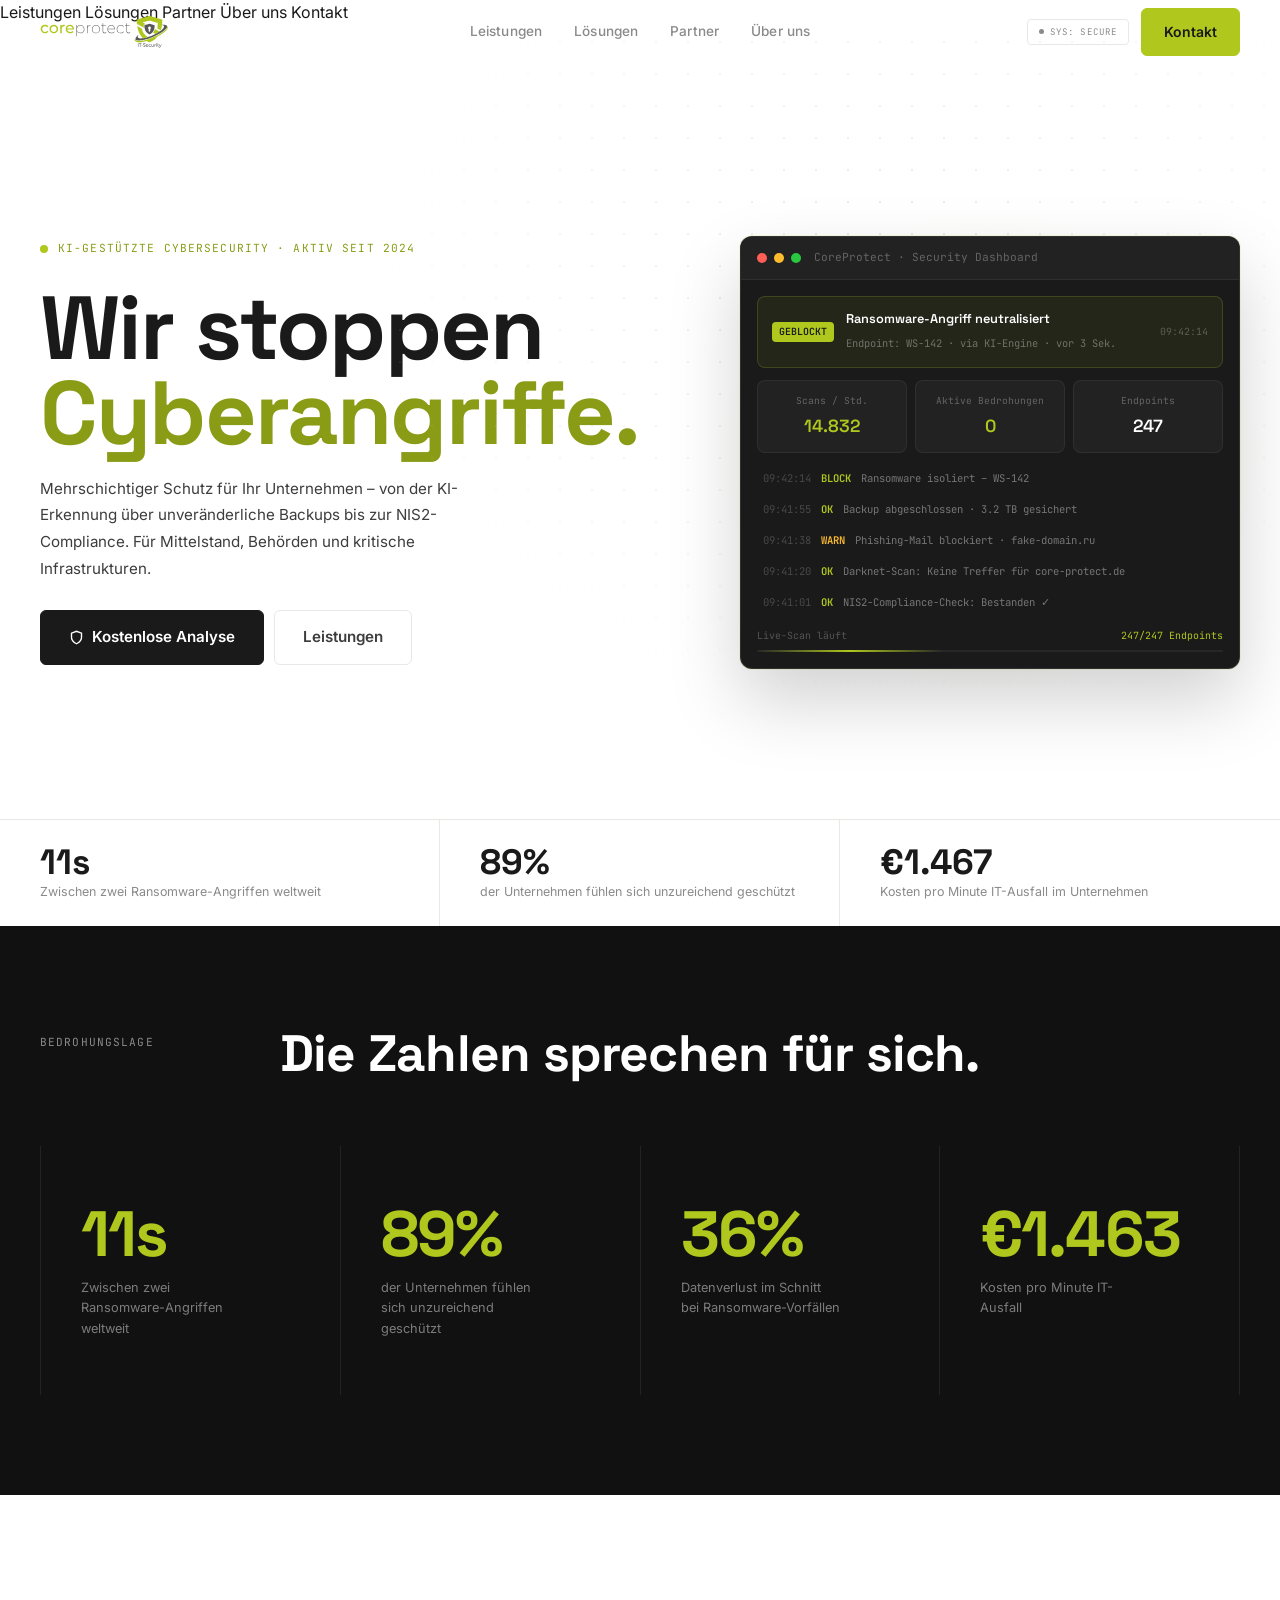
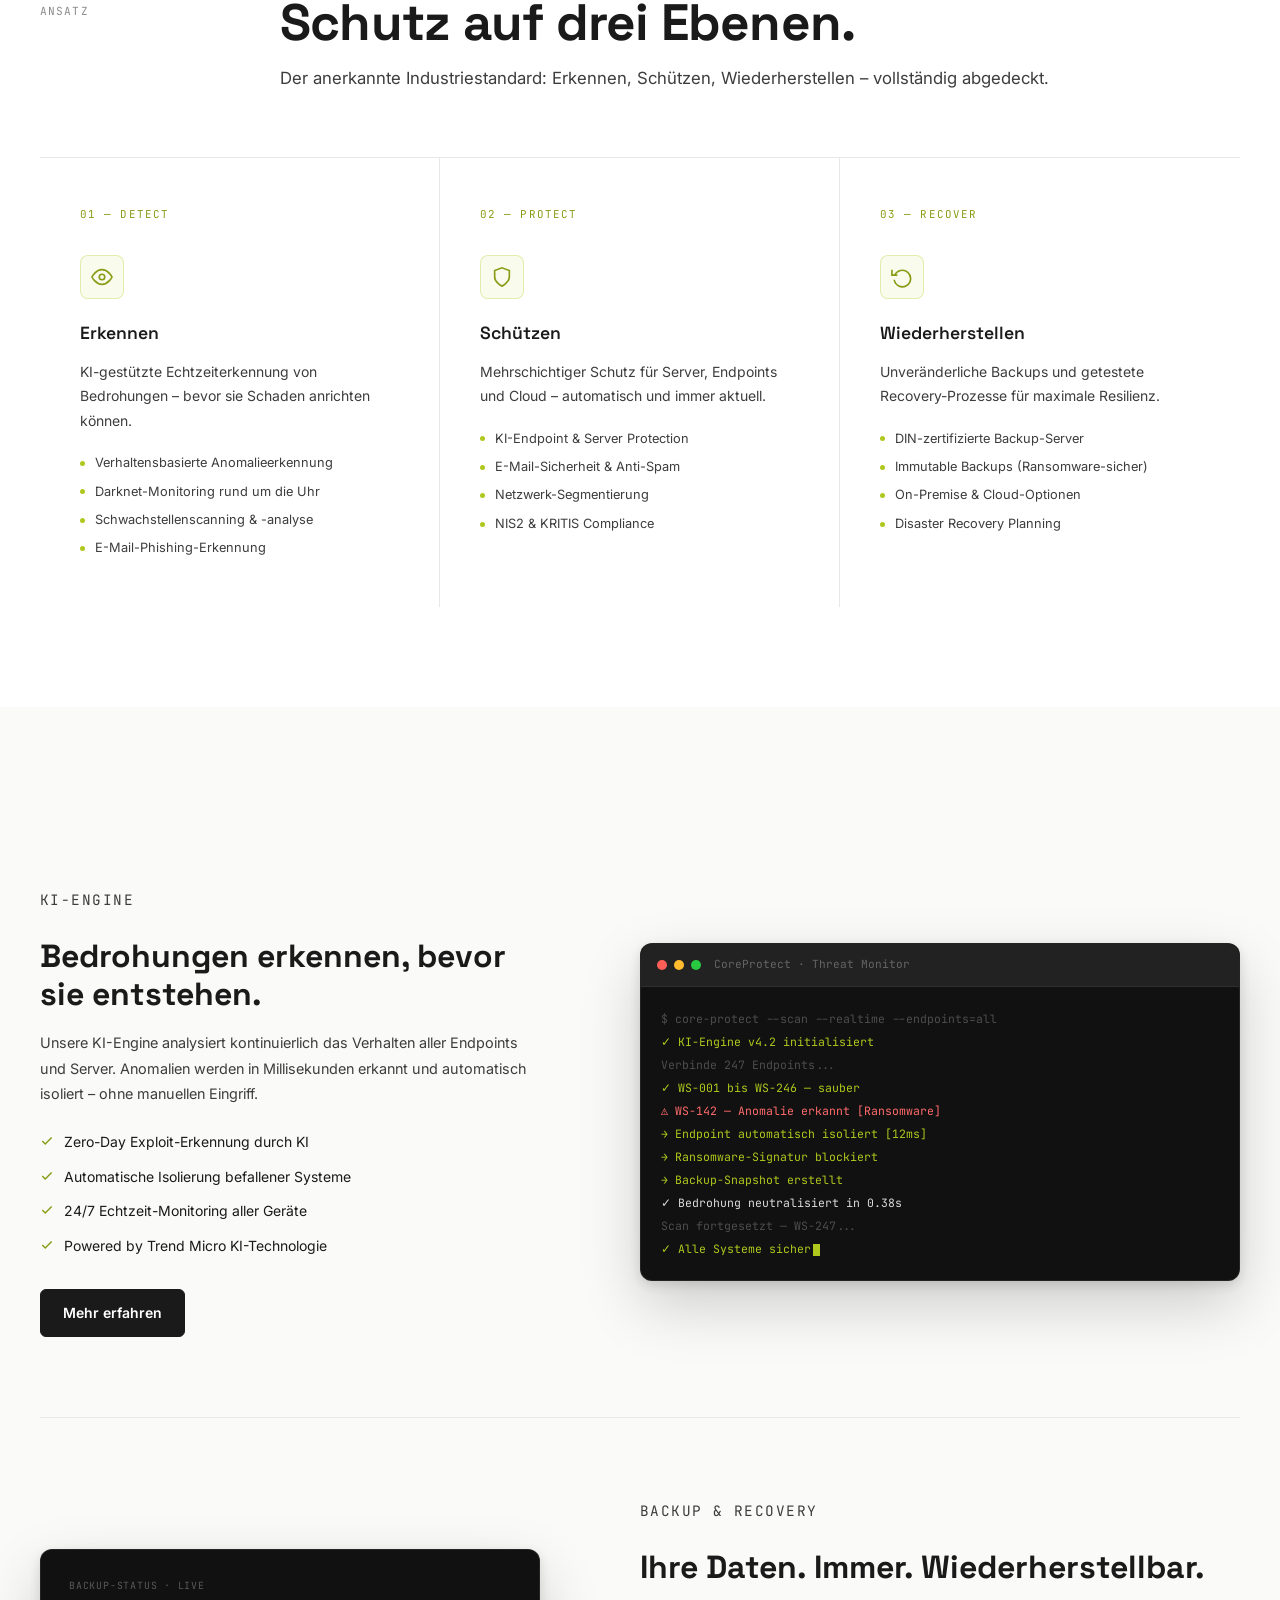
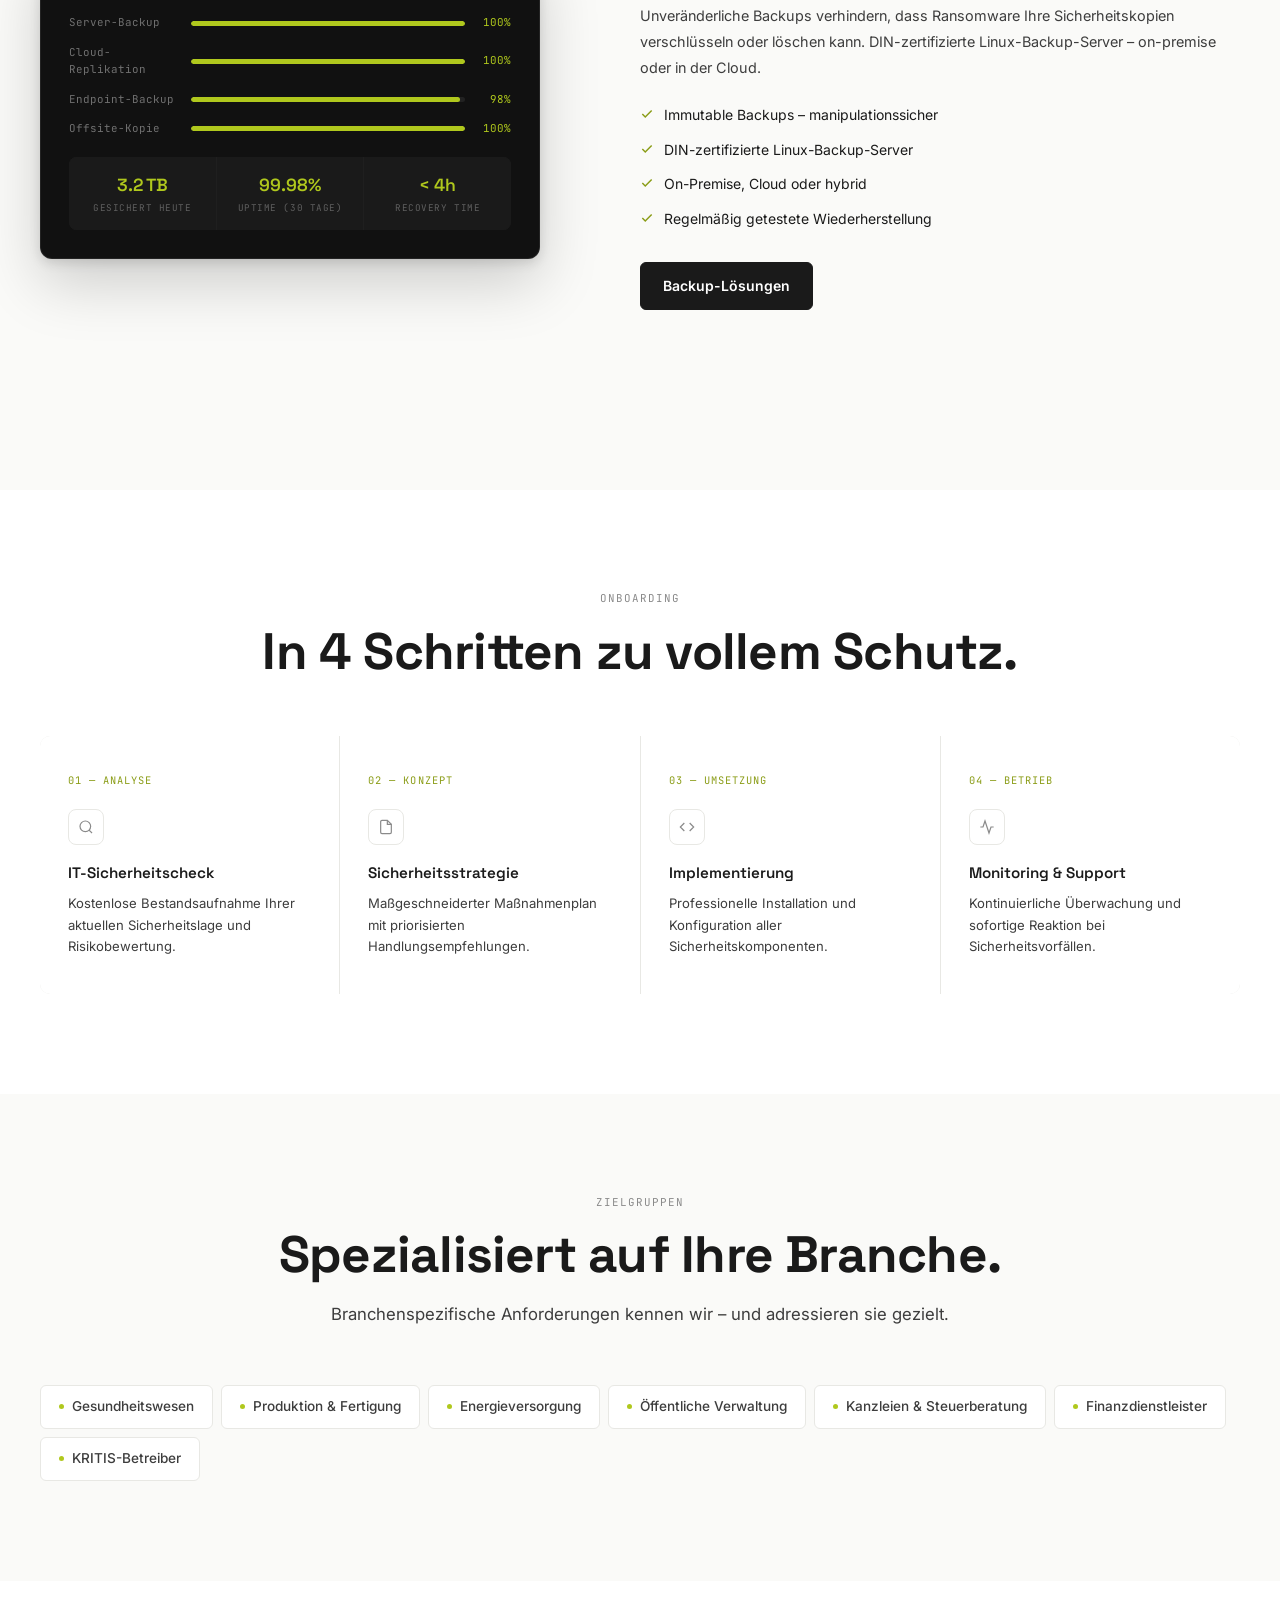
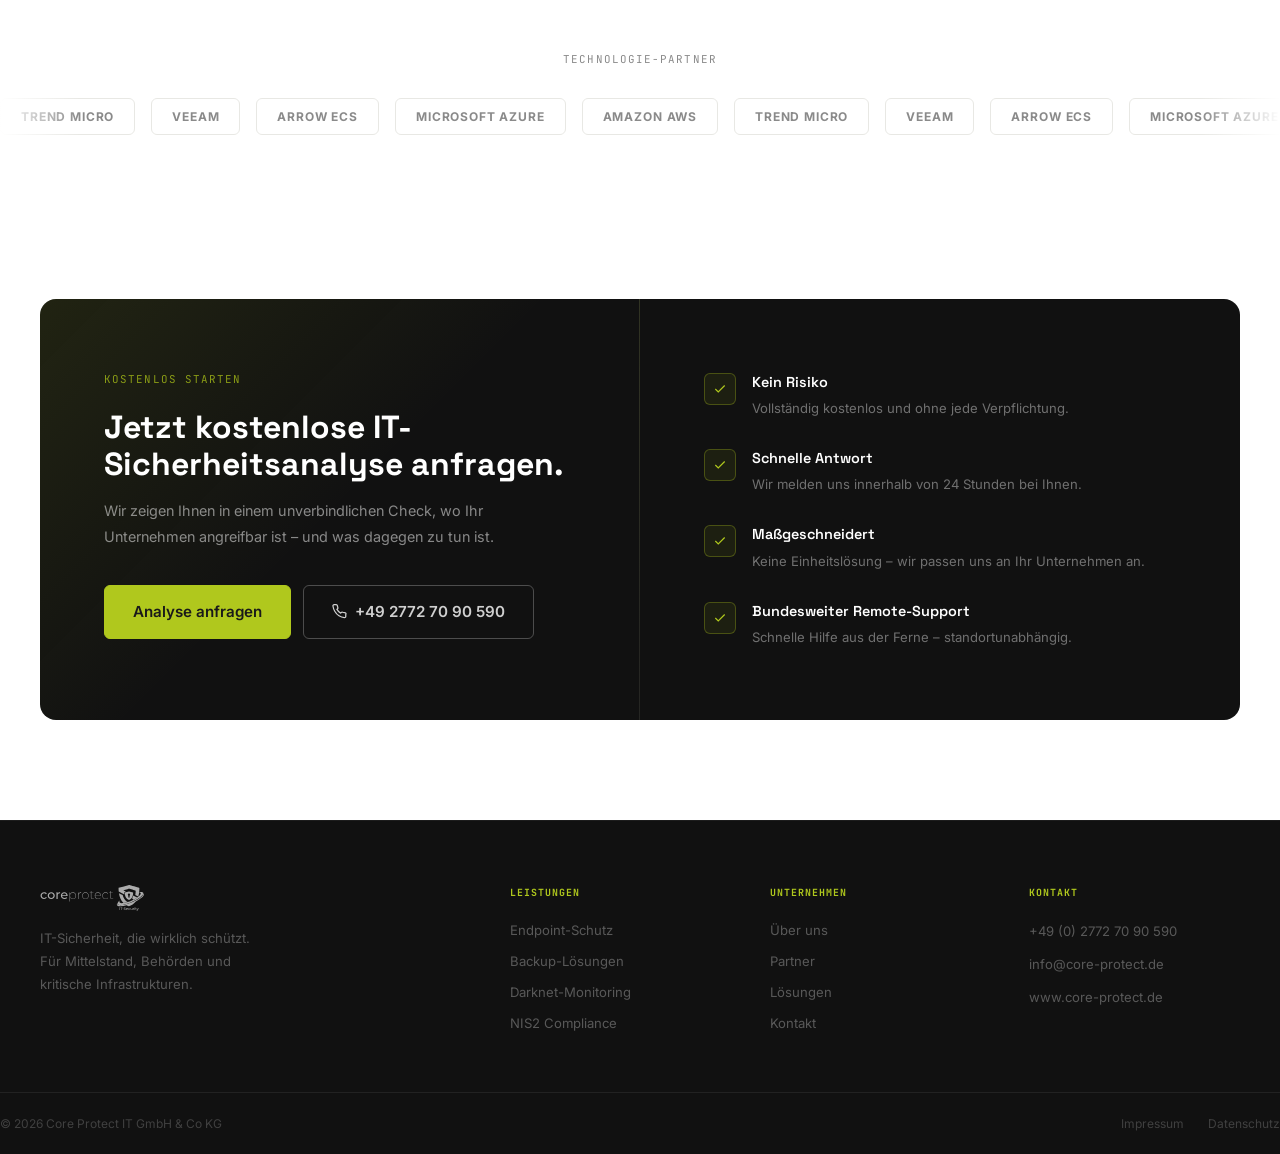
==== index.html @ c5fcd57b "Add hero visual: floating security console dashboard Restructured hero to 2-column layout — editoria" ====
<!DOCTYPE html>
<html lang="de">
<head>
  <meta charset="UTF-8" />
  <meta name="viewport" content="width=device-width, initial-scale=1.0" />
  <meta name="description" content="Core Protect IT – KI-gestützte Cybersecurity. Wir stoppen Ransomware, sichern Ihre Daten und halten Sie compliant." />
  <title>Core Protect IT | Wir stoppen Angriffe.</title>
  <link rel="preconnect" href="https://fonts.googleapis.com" />
  <link rel="preconnect" href="https://fonts.gstatic.com" crossorigin />
  <link href="https://fonts.googleapis.com/css2?family=Space+Grotesk:wght@400;500;600;700&family=Inter:wght@400;500;600&family=JetBrains+Mono:wght@400;500&display=swap" rel="stylesheet" />
  <link rel="stylesheet" href="css/style.css" />
</head>
<body>

  <header class="header" id="header">
    <nav class="nav wrap">
      <a href="index.html" class="nav__logo">
        <img src="images/logo.svg" alt="Core Protect IT" />
      </a>
      <div class="nav__center">
        <a href="leistungen.html">Leistungen</a>
        <a href="loesungen.html">Lösungen</a>
        <a href="partner.html">Partner</a>
        <a href="ueber-uns.html">Über uns</a>
      </div>
      <div class="nav__right">
        <span class="nav__status"><span class="nav__status__dot"></span>Sys: Secure</span>
        <a href="kontakt.html" class="btn btn-green">Kontakt</a>
      </div>
      <button class="nav__burger" id="burger" aria-label="Menü">
        <span></span><span></span><span></span>
      </button>
    </nav>
  </header>
  <div class="nav-mobile-links" id="mobileNav">
    <a href="leistungen.html">Leistungen</a>
    <a href="loesungen.html">Lösungen</a>
    <a href="partner.html">Partner</a>
    <a href="ueber-uns.html">Über uns</a>
    <a href="kontakt.html">Kontakt</a>
  </div>

  <!-- HERO -->
  <section class="hero">
    <div class="hero__top">
      <div class="hero__headline-wrap">

        <!-- LEFT: text -->
        <div class="hero__left">
          <div class="hero__kicker">
            <span class="hero__kicker-dot"></span>
            <span class="hero__kicker-text">KI-gestützte Cybersecurity · Aktiv seit 2024</span>
          </div>
          <h1 class="display">Wir stoppen<br><span class="accent">Cyber&shy;angriffe.</span></h1>
          <p class="hero__desc">Mehrschichtiger Schutz für Ihr Unternehmen – von der KI-Erkennung über unveränderliche Backups bis zur NIS2-Compliance. Für Mittelstand, Behörden und kritische Infrastrukturen.</p>
          <div class="hero__cta">
            <a href="kontakt.html" class="btn btn-black btn-lg">
              <svg viewBox="0 0 24 24" fill="none" stroke="currentColor" stroke-width="2.2"><path d="M12 22s8-4 8-10V5l-8-3-8 3v7c0 6 8 10 8 10z"/></svg>
              Kostenlose Analyse
            </a>
            <a href="leistungen.html" class="btn btn-outline btn-lg">Leistungen</a>
          </div>
        </div>

        <!-- RIGHT: security console visual -->
        <div class="hero__visual">
          <div class="sec-console">
            <div class="sec-console__bar">
              <span class="dot-r"></span><span class="dot-y"></span><span class="dot-g"></span>
              <span class="sc-title">CoreProtect · Security Dashboard</span>
            </div>
            <div class="sec-console__body">
              <div class="sec-alert">
                <span class="sec-alert__badge">GEBLOCKT</span>
                <div class="sec-alert__text">
                  <strong>Ransomware-Angriff neutralisiert</strong>
                  <span>Endpoint: WS-142 · via KI-Engine · vor 3 Sek.</span>
                </div>
                <span class="sec-alert__ts">09:42:14</span>
              </div>
              <div class="sec-metrics">
                <div class="sec-metric">
                  <span class="sec-metric__label">Scans / Std.</span>
                  <span class="sec-metric__val sec-metric__val--green" id="scanCount">14.832</span>
                </div>
                <div class="sec-metric">
                  <span class="sec-metric__label">Aktive Bedrohungen</span>
                  <span class="sec-metric__val sec-metric__val--green">0</span>
                </div>
                <div class="sec-metric">
                  <span class="sec-metric__label">Endpoints</span>
                  <span class="sec-metric__val">247</span>
                </div>
              </div>
              <div class="sec-log">
                <div class="sec-log__line"><span class="log-time">09:42:14</span><span class="log-ok">BLOCK</span><span class="log-msg">Ransomware isoliert – WS-142</span></div>
                <div class="sec-log__line"><span class="log-time">09:41:55</span><span class="log-ok">OK</span><span class="log-msg">Backup abgeschlossen · 3.2 TB gesichert</span></div>
                <div class="sec-log__line"><span class="log-time">09:41:38</span><span class="log-warn">WARN</span><span class="log-msg">Phishing-Mail blockiert · fake-domain.ru</span></div>
                <div class="sec-log__line"><span class="log-time">09:41:20</span><span class="log-ok">OK</span><span class="log-msg">Darknet-Scan: Keine Treffer für core-protect.de</span></div>
                <div class="sec-log__line"><span class="log-time">09:41:01</span><span class="log-ok">OK</span><span class="log-msg">NIS2-Compliance-Check: Bestanden ✓</span></div>
              </div>
              <div>
                <div style="display:flex;justify-content:space-between;margin-bottom:6px;">
                  <span style="font-family:var(--font-mono);font-size:0.62rem;color:rgba(255,255,255,.25);">Live-Scan läuft</span>
                  <span style="font-family:var(--font-mono);font-size:0.62rem;color:var(--green);">247/247 Endpoints</span>
                </div>
                <div class="sec-scan"><div class="sec-scan__bar"></div></div>
              </div>
            </div>
          </div>
        </div>

      </div>
    </div>
    <div class="hero__rule"></div>
    <div class="hero__bottom">
      <div class="hero__stat-cell">
        <div class="hero__stat-num"><span class="stat-num" data-target="11" data-suffix="s">0</span></div>
        <div class="hero__stat-label">Zwischen zwei Ransomware-Angriffen weltweit</div>
      </div>
      <div class="hero__stat-cell">
        <div class="hero__stat-num"><span class="stat-num" data-target="89" data-suffix="%">0</span></div>
        <div class="hero__stat-label">der Unternehmen fühlen sich unzureichend geschützt</div>
      </div>
      <div class="hero__stat-cell">
        <div class="hero__stat-num"><span class="stat-num" data-prefix="€" data-target="1467">0</span></div>
        <div class="hero__stat-label">Kosten pro Minute IT-Ausfall im Unternehmen</div>
      </div>
    </div>
  </section>

  <!-- STATS -->
  <section class="s s--dark">
    <div class="wrap">
      <div class="s-head reveal">
        <span class="s-num">Bedrohungslage</span>
        <h2 class="heading-xl" style="color:#fff;">Die Zahlen sprechen für sich.</h2>
      </div>
      <div class="stats-row reveal">
        <div class="stats-row__cell">
          <div class="stats-row__num"><span class="stat-num" data-target="11" data-suffix="s">0</span></div>
          <div class="stats-row__label">Zwischen zwei Ransomware-Angriffen weltweit</div>
        </div>
        <div class="stats-row__cell">
          <div class="stats-row__num"><span class="stat-num" data-target="89" data-suffix="%">0</span></div>
          <div class="stats-row__label">der Unternehmen fühlen sich unzureichend geschützt</div>
        </div>
        <div class="stats-row__cell">
          <div class="stats-row__num"><span class="stat-num" data-target="36" data-suffix="%">0</span></div>
          <div class="stats-row__label">Datenverlust im Schnitt bei Ransomware-Vorfällen</div>
        </div>
        <div class="stats-row__cell">
          <div class="stats-row__num"><span class="stat-num" data-prefix="€" data-target="1467">0</span></div>
          <div class="stats-row__label">Kosten pro Minute IT-Ausfall</div>
        </div>
      </div>
    </div>
  </section>

  <!-- THREE PILLARS -->
  <section class="s">
    <div class="wrap">
      <div class="s-head reveal">
        <span class="s-num">Ansatz</span>
        <div>
          <h2 class="heading-xl">Schutz auf drei Ebenen.</h2>
          <p class="body-lg" style="margin-top:12px;">Der anerkannte Industriestandard: Erkennen, Schützen, Wiederherstellen – vollständig abgedeckt.</p>
        </div>
      </div>
      <div class="pillars reveal">
        <div class="pillar">
          <span class="pillar__step">01 — DETECT</span>
          <div class="pillar__icon">
            <svg viewBox="0 0 24 24" fill="none" stroke="currentColor" stroke-width="1.8"><path d="M1 12s4-8 11-8 11 8 11 8-4 8-11 8-11-8-11-8z"/><circle cx="12" cy="12" r="3"/></svg>
          </div>
          <h3>Erkennen</h3>
          <p>KI-gestützte Echtzeiterkennung von Bedrohungen – bevor sie Schaden anrichten können.</p>
          <ul>
            <li>Verhaltensbasierte Anomalieerkennung</li>
            <li>Darknet-Monitoring rund um die Uhr</li>
            <li>Schwachstellenscanning & -analyse</li>
            <li>E-Mail-Phishing-Erkennung</li>
          </ul>
          <div class="pillar__bar"></div>
        </div>
        <div class="pillar">
          <span class="pillar__step">02 — PROTECT</span>
          <div class="pillar__icon">
            <svg viewBox="0 0 24 24" fill="none" stroke="currentColor" stroke-width="1.8"><path d="M12 22s8-4 8-10V5l-8-3-8 3v7c0 6 8 10 8 10z"/></svg>
          </div>
          <h3>Schützen</h3>
          <p>Mehrschichtiger Schutz für Server, Endpoints und Cloud – automatisch und immer aktuell.</p>
          <ul>
            <li>KI-Endpoint & Server Protection</li>
            <li>E-Mail-Sicherheit & Anti-Spam</li>
            <li>Netzwerk-Segmentierung</li>
            <li>NIS2 & KRITIS Compliance</li>
          </ul>
          <div class="pillar__bar"></div>
        </div>
        <div class="pillar">
          <span class="pillar__step">03 — RECOVER</span>
          <div class="pillar__icon">
            <svg viewBox="0 0 24 24" fill="none" stroke="currentColor" stroke-width="1.8"><polyline points="1 4 1 10 7 10"/><path d="M3.51 15a9 9 0 1 0 .49-4.5"/></svg>
          </div>
          <h3>Wiederherstellen</h3>
          <p>Unveränderliche Backups und getestete Recovery-Prozesse für maximale Resilienz.</p>
          <ul>
            <li>DIN-zertifizierte Backup-Server</li>
            <li>Immutable Backups (Ransomware-sicher)</li>
            <li>On-Premise & Cloud-Optionen</li>
            <li>Disaster Recovery Planning</li>
          </ul>
          <div class="pillar__bar"></div>
        </div>
      </div>
    </div>
  </section>

  <!-- FEATURE: KI-Schutz -->
  <section class="s s--off">
    <div class="wrap">
      <div class="feature reveal">
        <div class="feature__text">
          <p class="label label--green feature__label">KI-Engine</p>
          <h2>Bedrohungen erkennen, bevor sie entstehen.</h2>
          <p>Unsere KI-Engine analysiert kontinuierlich das Verhalten aller Endpoints und Server. Anomalien werden in Millisekunden erkannt und automatisch isoliert – ohne manuellen Eingriff.</p>
          <ul class="feature__list">
            <li><svg viewBox="0 0 24 24" fill="none" stroke="currentColor" stroke-width="2.5"><polyline points="20 6 9 17 4 12"/></svg>Zero-Day Exploit-Erkennung durch KI</li>
            <li><svg viewBox="0 0 24 24" fill="none" stroke="currentColor" stroke-width="2.5"><polyline points="20 6 9 17 4 12"/></svg>Automatische Isolierung befallener Systeme</li>
            <li><svg viewBox="0 0 24 24" fill="none" stroke="currentColor" stroke-width="2.5"><polyline points="20 6 9 17 4 12"/></svg>24/7 Echtzeit-Monitoring aller Geräte</li>
            <li><svg viewBox="0 0 24 24" fill="none" stroke="currentColor" stroke-width="2.5"><polyline points="20 6 9 17 4 12"/></svg>Powered by Trend Micro KI-Technologie</li>
          </ul>
          <a href="leistungen.html" class="btn btn-black">Mehr erfahren</a>
        </div>
        <div class="feature__vis">
          <div class="term-bar">
            <span class="dot-r"></span><span class="dot-y"></span><span class="dot-g"></span>
            <span class="term-title">CoreProtect · Threat Monitor</span>
          </div>
          <div class="term-body">
            <div class="t-dim">$ core-protect --scan --realtime --endpoints=all</div>
            <div class="t-green">✓ KI-Engine v4.2 initialisiert</div>
            <div class="t-dim">  Verbinde 247 Endpoints...</div>
            <div class="t-green">✓ WS-001 bis WS-246 — sauber</div>
            <div class="t-red">⚠ WS-142 — Anomalie erkannt [Ransomware]</div>
            <div class="t-green">  → Endpoint automatisch isoliert [12ms]</div>
            <div class="t-green">  → Ransomware-Signatur blockiert</div>
            <div class="t-green">  → Backup-Snapshot erstellt</div>
            <div class="t-white">✓ Bedrohung neutralisiert in 0.38s</div>
            <div class="t-dim">  Scan fortgesetzt — WS-247...</div>
            <div class="t-green">✓ Alle Systeme sicher<span class="t-cursor"></span></div>
          </div>
        </div>
      </div>

      <div class="feature feature--flip reveal">
        <div class="feature__text">
          <p class="label label--green feature__label">Backup & Recovery</p>
          <h2>Ihre Daten. Immer. Wiederherstellbar.</h2>
          <p>Unveränderliche Backups verhindern, dass Ransomware Ihre Sicherheitskopien verschlüsseln oder löschen kann. DIN-zertifizierte Linux-Backup-Server – on-premise oder in der Cloud.</p>
          <ul class="feature__list">
            <li><svg viewBox="0 0 24 24" fill="none" stroke="currentColor" stroke-width="2.5"><polyline points="20 6 9 17 4 12"/></svg>Immutable Backups – manipulationssicher</li>
            <li><svg viewBox="0 0 24 24" fill="none" stroke="currentColor" stroke-width="2.5"><polyline points="20 6 9 17 4 12"/></svg>DIN-zertifizierte Linux-Backup-Server</li>
            <li><svg viewBox="0 0 24 24" fill="none" stroke="currentColor" stroke-width="2.5"><polyline points="20 6 9 17 4 12"/></svg>On-Premise, Cloud oder hybrid</li>
            <li><svg viewBox="0 0 24 24" fill="none" stroke="currentColor" stroke-width="2.5"><polyline points="20 6 9 17 4 12"/></svg>Regelmäßig getestete Wiederherstellung</li>
          </ul>
          <a href="loesungen.html" class="btn btn-black">Backup-Lösungen</a>
        </div>
        <div class="feature__vis">
          <div class="backup-vis">
            <div class="bv-label">Backup-Status · Live</div>
            <div class="bv-row">
              <span class="bv-name">Server-Backup</span>
              <div class="bv-bar"><div class="bv-fill" style="width:100%"></div></div>
              <span class="bv-pct">100%</span>
            </div>
            <div class="bv-row">
              <span class="bv-name">Cloud-Replikation</span>
              <div class="bv-bar"><div class="bv-fill" style="width:100%"></div></div>
              <span class="bv-pct">100%</span>
            </div>
            <div class="bv-row">
              <span class="bv-name">Endpoint-Backup</span>
              <div class="bv-bar"><div class="bv-fill" style="width:98%"></div></div>
              <span class="bv-pct">98%</span>
            </div>
            <div class="bv-row">
              <span class="bv-name">Offsite-Kopie</span>
              <div class="bv-bar"><div class="bv-fill" style="width:100%"></div></div>
              <span class="bv-pct">100%</span>
            </div>
            <div class="bv-metrics">
              <div class="bv-metric">
                <div class="bv-metric__val">3.2 TB</div>
                <div class="bv-metric__lbl">Gesichert heute</div>
              </div>
              <div class="bv-metric">
                <div class="bv-metric__val">99.98%</div>
                <div class="bv-metric__lbl">Uptime (30 Tage)</div>
              </div>
              <div class="bv-metric">
                <div class="bv-metric__val">&lt; 4h</div>
                <div class="bv-metric__lbl">Recovery Time</div>
              </div>
            </div>
          </div>
        </div>
      </div>
    </div>
  </section>

  <!-- PROCESS -->
  <section class="s">
    <div class="wrap">
      <div class="s-head--center reveal">
        <span class="label">Onboarding</span>
        <h2 class="heading-xl">In 4 Schritten zu vollem Schutz.</h2>
      </div>
      <div class="process reveal">
        <div class="process-step">
          <div class="process-step__n">01 — ANALYSE</div>
          <div class="process-step__icon"><svg viewBox="0 0 24 24" fill="none" stroke="currentColor" stroke-width="1.8"><circle cx="11" cy="11" r="8"/><line x1="21" y1="21" x2="16.65" y2="16.65"/></svg></div>
          <h3>IT-Sicherheitscheck</h3>
          <p>Kostenlose Bestandsaufnahme Ihrer aktuellen Sicherheitslage und Risikobewertung.</p>
        </div>
        <div class="process-step">
          <div class="process-step__n">02 — KONZEPT</div>
          <div class="process-step__icon"><svg viewBox="0 0 24 24" fill="none" stroke="currentColor" stroke-width="1.8"><path d="M14 2H6a2 2 0 0 0-2 2v16a2 2 0 0 0 2 2h12a2 2 0 0 0 2-2V8z"/><polyline points="14 2 14 8 20 8"/></svg></div>
          <h3>Sicherheitsstrategie</h3>
          <p>Maßgeschneiderter Maßnahmenplan mit priorisierten Handlungsempfehlungen.</p>
        </div>
        <div class="process-step">
          <div class="process-step__n">03 — UMSETZUNG</div>
          <div class="process-step__icon"><svg viewBox="0 0 24 24" fill="none" stroke="currentColor" stroke-width="1.8"><polyline points="16 18 22 12 16 6"/><polyline points="8 6 2 12 8 18"/></svg></div>
          <h3>Implementierung</h3>
          <p>Professionelle Installation und Konfiguration aller Sicherheitskomponenten.</p>
        </div>
        <div class="process-step">
          <div class="process-step__n">04 — BETRIEB</div>
          <div class="process-step__icon"><svg viewBox="0 0 24 24" fill="none" stroke="currentColor" stroke-width="1.8"><polyline points="22 12 18 12 15 21 9 3 6 12 2 12"/></svg></div>
          <h3>Monitoring & Support</h3>
          <p>Kontinuierliche Überwachung und sofortige Reaktion bei Sicherheitsvorfällen.</p>
        </div>
      </div>
    </div>
  </section>

  <!-- SECTORS -->
  <section class="s s--off">
    <div class="wrap">
      <div class="s-head--center reveal">
        <span class="label">Zielgruppen</span>
        <h2 class="heading-xl">Spezialisiert auf Ihre Branche.</h2>
        <p class="body-lg">Branchenspezifische Anforderungen kennen wir – und adressieren sie gezielt.</p>
      </div>
      <div class="sectors reveal">
        <div class="sector"><span class="sector-dot"></span>Gesundheitswesen</div>
        <div class="sector"><span class="sector-dot"></span>Produktion & Fertigung</div>
        <div class="sector"><span class="sector-dot"></span>Energieversorgung</div>
        <div class="sector"><span class="sector-dot"></span>Öffentliche Verwaltung</div>
        <div class="sector"><span class="sector-dot"></span>Kanzleien & Steuerberatung</div>
        <div class="sector"><span class="sector-dot"></span>Finanzdienstleister</div>
        <div class="sector"><span class="sector-dot"></span>KRITIS-Betreiber</div>
      </div>
    </div>
  </section>

  <!-- PARTNERS -->
  <section class="s s--sm">
    <div class="wrap" style="text-align:center;margin-bottom:28px;">
      <span class="label">Technologie-Partner</span>
    </div>
    <div class="marquee-wrap">
      <div class="marquee-inner">
        <div class="marquee-chip">Trend Micro</div>
        <div class="marquee-chip">Veeam</div>
        <div class="marquee-chip">Arrow ECS</div>
        <div class="marquee-chip">Microsoft Azure</div>
        <div class="marquee-chip">Amazon AWS</div>
        <div class="marquee-chip">Trend Micro</div>
        <div class="marquee-chip">Veeam</div>
        <div class="marquee-chip">Arrow ECS</div>
        <div class="marquee-chip">Microsoft Azure</div>
        <div class="marquee-chip">Amazon AWS</div>
      </div>
    </div>
  </section>

  <!-- CTA -->
  <section class="s">
    <div class="wrap reveal">
      <div class="cta-block">
        <div class="cta-block__left">
          <span class="label label--green" style="margin-bottom:20px;display:block;">Kostenlos starten</span>
          <h2>Jetzt kostenlose IT-Sicherheitsanalyse anfragen.</h2>
          <p>Wir zeigen Ihnen in einem unverbindlichen Check, wo Ihr Unternehmen angreifbar ist – und was dagegen zu tun ist.</p>
          <div class="cta-btns">
            <a href="kontakt.html" class="btn btn-green btn-lg">Analyse anfragen</a>
            <a href="tel:+4927727090590" class="btn btn-outline-white btn-lg">
              <svg viewBox="0 0 24 24" fill="none" stroke="currentColor" stroke-width="2"><path d="M22 16.92v3a2 2 0 0 1-2.18 2 19.79 19.79 0 0 1-8.63-3.07A19.5 19.5 0 0 1 4.69 12 19.79 19.79 0 0 1 1.61 3.55 2 2 0 0 1 3.59 1h3a2 2 0 0 1 2 1.72c.127.96.361 1.903.7 2.81a2 2 0 0 1-.45 2.11L7.91 8.55a16 16 0 0 0 6 6l.92-.92a2 2 0 0 1 2.11-.45c.907.339 1.85.573 2.81.7A2 2 0 0 1 22 16.92z"/></svg>
              +49 2772 70 90 590
            </a>
          </div>
        </div>
        <div class="cta-block__right">
          <div class="cta-feature">
            <div class="cta-feature__ico"><svg viewBox="0 0 24 24" fill="none" stroke="currentColor" stroke-width="2"><polyline points="20 6 9 17 4 12"/></svg></div>
            <div><h4>Kein Risiko</h4><p>Vollständig kostenlos und ohne jede Verpflichtung.</p></div>
          </div>
          <div class="cta-feature">
            <div class="cta-feature__ico"><svg viewBox="0 0 24 24" fill="none" stroke="currentColor" stroke-width="2"><polyline points="20 6 9 17 4 12"/></svg></div>
            <div><h4>Schnelle Antwort</h4><p>Wir melden uns innerhalb von 24 Stunden bei Ihnen.</p></div>
          </div>
          <div class="cta-feature">
            <div class="cta-feature__ico"><svg viewBox="0 0 24 24" fill="none" stroke="currentColor" stroke-width="2"><polyline points="20 6 9 17 4 12"/></svg></div>
            <div><h4>Maßgeschneidert</h4><p>Keine Einheitslösung – wir passen uns an Ihr Unternehmen an.</p></div>
          </div>
          <div class="cta-feature">
            <div class="cta-feature__ico"><svg viewBox="0 0 24 24" fill="none" stroke="currentColor" stroke-width="2"><polyline points="20 6 9 17 4 12"/></svg></div>
            <div><h4>Bundesweiter Remote-Support</h4><p>Schnelle Hilfe aus der Ferne – standortunabhängig.</p></div>
          </div>
        </div>
      </div>
    </div>
  </section>

  <footer class="footer">
    <div class="wrap footer__grid">
      <div class="footer__brand">
        <img src="images/logo.svg" alt="Core Protect IT" />
        <p>IT-Sicherheit, die wirklich schützt. Für Mittelstand, Behörden und kritische Infrastrukturen.</p>
      </div>
      <div class="footer__col">
        <h5>Leistungen</h5>
        <a href="leistungen.html">Endpoint-Schutz</a>
        <a href="leistungen.html">Backup-Lösungen</a>
        <a href="leistungen.html">Darknet-Monitoring</a>
        <a href="leistungen.html">NIS2 Compliance</a>
      </div>
      <div class="footer__col">
        <h5>Unternehmen</h5>
        <a href="ueber-uns.html">Über uns</a>
        <a href="partner.html">Partner</a>
        <a href="loesungen.html">Lösungen</a>
        <a href="kontakt.html">Kontakt</a>
      </div>
      <div class="footer__col">
        <h5>Kontakt</h5>
        <p>+49 (0) 2772 70 90 590</p>
        <p>info@core-protect.de</p>
        <p>www.core-protect.de</p>
      </div>
    </div>
    <div class="wrap footer__btm">
      <p>&copy; 2026 Core Protect IT GmbH & Co KG</p>
      <div class="footer__btm-links">
        <a href="impressum.html">Impressum</a>
        <a href="datenschutz.html">Datenschutz</a>
      </div>
    </div>
  </footer>

  <script src="js/main.js"></script>
</body>
</html>
---- css/style.css ----
@import url('https://fonts.googleapis.com/css2?family=Space+Grotesk:wght@400;500;600;700&family=Inter:wght@400;500;600&family=JetBrains+Mono:wght@400;500&display=swap');

/* ===== Reset ===== */
*, *::before, *::after { box-sizing: border-box; margin: 0; padding: 0; }

:root {
  --green:      #b0c81d;
  --green-dk:   #8a9c16;
  --green-bg:   rgba(176,200,29,0.08);
  --green-line: rgba(176,200,29,0.3);
  --black:      #0e0e0e;
  --ink:        #1a1a1a;
  --ink-2:      #3d3d3d;
  --ink-3:      #8a8a8a;
  --rule:       #e8e8e4;
  --bg:         #fafaf8;
  --bg-off:     #f2f2ef;
  --white:      #ffffff;

  /* Dark surfaces */
  --d:          #111111;
  --d2:         #1a1a1a;
  --d3:         #222222;

  --font-head:  'Space Grotesk', system-ui, sans-serif;
  --font-body:  'Inter', system-ui, sans-serif;
  --font-mono:  'JetBrains Mono', monospace;
  --t:          0.2s ease;
}

html { scroll-behavior: smooth; font-size: 16px; }
body {
  font-family: var(--font-body);
  background: var(--white);
  color: var(--ink);
  line-height: 1.6;
  -webkit-font-smoothing: antialiased;
  overflow-x: hidden;
}
a { color: inherit; text-decoration: none; }
img { max-width: 100%; display: block; }
p { line-height: 1.75; }

/* ===== Layout ===== */
.wrap      { max-width: 1280px; margin: 0 auto; padding: 0 40px; }
.wrap--sm  { max-width: 960px;  margin: 0 auto; padding: 0 40px; }
.wrap--lg  { max-width: 1440px; margin: 0 auto; padding: 0 40px; }

/* ===== Type Scale ===== */
.display {
  font-family: var(--font-head);
  font-size: clamp(3.5rem, 7vw, 6.5rem);
  font-weight: 700;
  line-height: 0.95;
  letter-spacing: -0.02em;
  color: var(--ink);
}
.display .accent {
  color: var(--green-dk);
}

.heading-xl {
  font-family: var(--font-head);
  font-size: clamp(2rem, 4vw, 3.2rem);
  font-weight: 700;
  line-height: 1.1;
  letter-spacing: -0.015em;
  color: var(--ink);
}
.heading-lg {
  font-family: var(--font-head);
  font-size: clamp(1.5rem, 2.5vw, 2rem);
  font-weight: 600;
  line-height: 1.2;
  letter-spacing: -0.01em;
  color: var(--ink);
}
.heading-sm {
  font-family: var(--font-head);
  font-size: 1.1rem;
  font-weight: 600;
  line-height: 1.3;
  color: var(--ink);
}
.body-lg { font-size: 1.05rem; color: var(--ink-2); line-height: 1.75; }
.body    { font-size: 0.9rem;  color: var(--ink-2); line-height: 1.75; }
.label   {
  font-family: var(--font-mono);
  font-size: 0.68rem; letter-spacing: 0.1em;
  text-transform: uppercase; color: var(--ink-3);
}
.label--green { color: var(--green-dk); }

/* ===== Buttons ===== */
.btn {
  display: inline-flex; align-items: center; gap: 8px;
  font-family: var(--font-body); font-size: 0.875rem; font-weight: 600;
  padding: 12px 22px; border-radius: 6px; border: 1.5px solid transparent;
  cursor: pointer; transition: var(--t); white-space: nowrap;
}
.btn svg { width: 15px; height: 15px; flex-shrink: 0; }
.btn-black { background: var(--ink); color: #fff; border-color: var(--ink); }
.btn-black:hover { background: var(--d2); }
.btn-green { background: var(--green); color: var(--ink); border-color: var(--green); }
.btn-green:hover { background: var(--green-dk); border-color: var(--green-dk); color: #fff; }
.btn-outline { border-color: var(--rule); color: var(--ink-2); }
.btn-outline:hover { border-color: var(--ink-3); color: var(--ink); }
.btn-outline-white { border-color: rgba(255,255,255,0.25); color: rgba(255,255,255,0.8); }
.btn-outline-white:hover { border-color: rgba(255,255,255,0.6); color: #fff; }
.btn-lg { padding: 14px 28px; font-size: 0.95rem; }

/* ===== Nav ===== */
.header {
  position: fixed; inset: 0 0 auto 0; z-index: 200;
  border-bottom: 1px solid transparent;
  transition: background var(--t), border-color var(--t), backdrop-filter var(--t);
}
.header.scrolled {
  background: rgba(10,10,10,0.93);
  backdrop-filter: blur(24px) saturate(160%);
  border-bottom-color: rgba(176,200,29,0.15);
}

/* Top static green accent */
.header.scrolled::before {
  content: '';
  position: absolute;
  top: 0; left: 0; right: 0; height: 1px;
  background: linear-gradient(90deg, transparent 0%, var(--green-dk) 40%, var(--green) 60%, transparent 100%);
  opacity: 0.55;
  pointer-events: none;
}

/* Bottom moving scan line */
.header.scrolled::after {
  content: '';
  position: absolute;
  bottom: 0; left: 0; right: 0; height: 1px;
  background: linear-gradient(90deg, transparent 0%, var(--green) 50%, transparent 100%);
  background-size: 55% 1px;
  background-repeat: no-repeat;
  background-position: -55% 0;
  animation: navScan 5s ease-in-out infinite;
  pointer-events: none;
}
@keyframes navScan {
  0%   { background-position: -55% 0; }
  100% { background-position: 155% 0; }
}

/* Logo white on dark header */
.nav__logo img { transition: filter 0.25s ease; }
.header.scrolled .nav__logo img { filter: brightness(0) invert(1); opacity: 0.88; }

/* Nav links light on dark header */
.header.scrolled .nav__center a { color: rgba(255,255,255,0.38); }
.header.scrolled .nav__center a:hover { color: rgba(255,255,255,0.88); }
.header.scrolled .nav__center a.active { color: #fff; }
.header.scrolled .nav__burger span { background: rgba(255,255,255,0.7); }

/* Status badge */
.nav__status {
  display: flex; align-items: center; gap: 6px;
  font-family: var(--font-mono); font-size: 0.57rem;
  letter-spacing: 0.12em; text-transform: uppercase;
  padding: 5px 11px; border-radius: 4px;
  border: 1px solid var(--rule); color: var(--ink-3);
  transition: border-color 0.25s ease, color 0.25s ease, background 0.25s ease;
  white-space: nowrap;
}
.header.scrolled .nav__status {
  border-color: rgba(176,200,29,0.28);
  color: rgba(176,200,29,0.82);
  background: rgba(176,200,29,0.05);
}
.nav__status__dot {
  width: 5px; height: 5px; border-radius: 50%;
  background: var(--ink-3); flex-shrink: 0;
  transition: background 0.25s ease;
}
.header.scrolled .nav__status__dot {
  background: var(--green);
  animation: statusPulse 2.4s ease-in-out infinite;
}
@keyframes statusPulse {
  0%, 100% { box-shadow: 0 0 0 0 rgba(176,200,29,0.55); }
  50%       { box-shadow: 0 0 0 4px transparent; }
}

/* Mobile nav dark state */
.header.scrolled ~ #mobileNav.open {
  background: rgba(10,10,10,0.97);
  border-bottom-color: rgba(255,255,255,0.06);
}
.header.scrolled ~ #mobileNav.open a { color: rgba(255,255,255,0.5); }
.header.scrolled ~ #mobileNav.open a:hover { color: rgba(255,255,255,0.88); }
.nav {
  display: flex; align-items: center; justify-content: space-between;
  height: 64px;
}
.nav__logo img { height: 32px; width: auto; }

.nav__center {
  display: flex; align-items: center; gap: 32px;
  position: absolute; left: 50%; transform: translateX(-50%);
}
.nav__center a {
  font-size: 0.85rem; font-weight: 500; color: var(--ink-3);
  transition: color var(--t); letter-spacing: 0.01em;
}
.nav__center a:hover { color: var(--ink); }
.nav__center a.active { color: var(--ink); font-weight: 600; }

.nav__right { display: flex; align-items: center; gap: 12px; }

.nav__burger {
  display: none; flex-direction: column; gap: 5px;
  background: none; border: none; cursor: pointer;
}
.nav__burger span { width: 22px; height: 1.5px; background: var(--ink); display: block; transition: var(--t); }

/* ===== HERO ===== */
.hero {
  min-height: 100vh; display: flex; flex-direction: column;
  justify-content: flex-end; padding: 0;
  position: relative; overflow: hidden;
  background: var(--white);
}

/* subtle dot grid */
.hero::before {
  content: ''; position: absolute; inset: 0; pointer-events: none;
  background-image: radial-gradient(circle, #d0d0cc 1px, transparent 1px);
  background-size: 32px 32px;
  mask-image: radial-gradient(ellipse 60% 70% at 70% 30%, black 0%, transparent 80%);
  opacity: 0.5;
}

.hero__top {
  flex: 1; display: flex; align-items: center;
  padding: 120px 40px 60px;
  max-width: 1280px; margin: 0 auto; width: 100%;
}
.hero__headline-wrap {
  display: grid; grid-template-columns: 1fr 500px;
  gap: 80px; align-items: center; width: 100%;
}
.hero__left { display: flex; flex-direction: column; }
.hero__kicker {
  display: flex; align-items: center; gap: 10px;
  margin-bottom: 28px;
}
.hero__kicker-dot {
  width: 8px; height: 8px; border-radius: 50%; background: var(--green);
  animation: pulse 2s ease infinite;
}
@keyframes pulse {
  0%,100% { box-shadow: 0 0 0 0 rgba(176,200,29,.4); }
  50%      { box-shadow: 0 0 0 6px transparent; }
}
.hero__kicker-text { font-family: var(--font-mono); font-size: 0.7rem; letter-spacing: 0.1em; text-transform: uppercase; color: var(--green-dk); }
.hero__desc { font-size: 0.95rem; color: var(--ink-2); line-height: 1.75; margin: 20px 0 28px; max-width: 440px; }
.hero__cta { display: flex; gap: 10px; }

/* Hero visual — floating security console */
.hero__visual { position: relative; }
.hero__visual::before {
  content: '';
  position: absolute; inset: -48px;
  background: radial-gradient(ellipse at 50% 50%, rgba(176,200,29,0.09) 0%, transparent 65%);
  pointer-events: none;
}
.hero__visual > .sec-console {
  position: relative;
  animation: heroFloat 7s ease-in-out infinite;
  box-shadow: 0 32px 72px rgba(0,0,0,0.18), 0 0 0 1px rgba(176,200,29,0.12);
}
@keyframes heroFloat {
  0%, 100% { transform: translateY(0px); }
  50%       { transform: translateY(-10px); }
}

.hero__rule {
  height: 1px; background: var(--rule); width: 100%;
}
.hero__bottom {
  display: grid; grid-template-columns: repeat(3,1fr);
  max-width: 1280px; margin: 0 auto; width: 100%;
  padding: 0 40px;
}
.hero__stat-cell {
  padding: 24px 0; border-right: 1px solid var(--rule);
  padding-right: 40px; padding-left: 40px;
}
.hero__stat-cell:first-child { padding-left: 0; }
.hero__stat-cell:last-child  { border-right: none; }
.hero__stat-num {
  font-family: var(--font-head); font-size: 2.2rem;
  font-weight: 700; color: var(--ink); line-height: 1;
  margin-bottom: 4px;
}
.hero__stat-num em { color: var(--green-dk); font-style: normal; }
.hero__stat-label { font-size: 0.78rem; color: var(--ink-3); line-height: 1.5; }

/* ===== Divider rule ===== */
.hr { height: 1px; background: var(--rule); }

/* ===== Section spacing ===== */
.s { padding: 100px 0; }
.s--sm { padding: 64px 0; }
.s--dark { background: var(--d); color: #fff; }
.s--off  { background: var(--bg); }

/* ===== Section label/title pattern ===== */
.s-head {
  display: grid; grid-template-columns: 200px 1fr;
  gap: 40px; margin-bottom: 64px; align-items: start;
}
.s-head--center {
  display: flex; flex-direction: column; align-items: center;
  text-align: center; margin-bottom: 56px; gap: 16px;
}
.s-num {
  font-family: var(--font-mono); font-size: 0.7rem;
  letter-spacing: 0.1em; text-transform: uppercase;
  color: var(--ink-3); padding-top: 8px;
}

/* ===== Services list (editorial) ===== */
.services-list { border-top: 1px solid var(--rule); }
.services-list__item {
  display: grid; grid-template-columns: 56px 1fr 1fr;
  gap: 40px; padding: 32px 0; border-bottom: 1px solid var(--rule);
  align-items: start; transition: background var(--t);
  cursor: default;
}
.services-list__item:hover { background: var(--bg); margin: 0 -40px; padding-left: 40px; padding-right: 40px; }
.services-list__n {
  font-family: var(--font-mono); font-size: 0.68rem;
  letter-spacing: 0.08em; color: var(--ink-3);
  padding-top: 4px;
}
.services-list__title { font-family: var(--font-head); font-size: 1.15rem; font-weight: 600; color: var(--ink); }
.services-list__desc  { font-size: 0.875rem; color: var(--ink-2); line-height: 1.7; }
.services-list__tag   {
  display: inline-block; font-family: var(--font-mono);
  font-size: 0.62rem; letter-spacing: 0.06em; text-transform: uppercase;
  background: var(--green-bg); color: var(--green-dk);
  border: 1px solid var(--green-line); border-radius: 4px;
  padding: 2px 8px; margin-top: 8px;
}

/* ===== Stats row (big numbers) ===== */
.stats-row {
  display: grid; grid-template-columns: repeat(4,1fr);
  border-left: 1px solid rgba(255,255,255,.08);
}
.stats-row__cell {
  padding: 56px 40px;
  border-right: 1px solid rgba(255,255,255,.08);
}
.stats-row__num {
  font-family: var(--font-head); font-size: clamp(2.8rem, 5vw, 4.5rem);
  font-weight: 700; color: var(--green); line-height: 1;
  margin-bottom: 12px; letter-spacing: -0.03em;
}
.stats-row__label { font-size: 0.8rem; color: rgba(255,255,255,.45); line-height: 1.6; max-width: 160px; }

/* ===== Three pillars ===== */
.pillars { display: grid; grid-template-columns: repeat(3,1fr); border-top: 1px solid var(--rule); }
.pillar {
  padding: 48px 40px; border-right: 1px solid var(--rule);
  position: relative; overflow: hidden;
}
.pillar:last-child { border-right: none; }
.pillar__step {
  font-family: var(--font-mono); font-size: 0.68rem;
  letter-spacing: 0.1em; text-transform: uppercase;
  color: var(--green-dk); margin-bottom: 32px; display: block;
}
.pillar__icon {
  width: 44px; height: 44px; margin-bottom: 20px;
  background: var(--green-bg); border: 1px solid var(--green-line);
  border-radius: 8px; display: flex; align-items: center; justify-content: center;
}
.pillar__icon svg { width: 22px; height: 22px; color: var(--green-dk); }
.pillar h3 { font-family: var(--font-head); font-size: 1.1rem; font-weight: 600; color: var(--ink); margin-bottom: 12px; }
.pillar p  { font-size: 0.875rem; color: var(--ink-2); line-height: 1.75; margin-bottom: 20px; }
.pillar ul { list-style: none; display: flex; flex-direction: column; gap: 8px; }
.pillar ul li { font-size: 0.8rem; color: var(--ink-2); display: flex; align-items: center; gap: 10px; }
.pillar ul li::before { content:''; width: 5px; height: 5px; border-radius: 50%; background: var(--green); flex-shrink: 0; }
.pillar__bar { position: absolute; bottom: 0; left: 0; height: 2px; width: 0; background: var(--green); transition: width 0.4s ease; }
.pillar:hover .pillar__bar { width: 100%; }

/* ===== Feature block ===== */
.feature {
  display: grid; grid-template-columns: 5fr 6fr;
  gap: 100px; align-items: center; padding: 80px 0;
  border-bottom: 1px solid var(--rule);
}
.feature:last-child { border-bottom: none; }
.feature--flip .feature__text { order: 2; }
.feature--flip .feature__vis  { order: 1; }
.feature__label { margin-bottom: 20px; }
.feature__text h2 { font-family: var(--font-head); font-size: clamp(1.6rem,2.5vw,2.2rem); font-weight: 700; color: var(--ink); margin-bottom: 16px; line-height: 1.2; }
.feature__text p  { font-size: 0.9rem; color: var(--ink-2); line-height: 1.8; margin-bottom: 24px; }
.feature__list { list-style: none; display: flex; flex-direction: column; gap: 12px; margin-bottom: 32px; }
.feature__list li { display: flex; align-items: flex-start; gap: 10px; font-size: 0.875rem; color: var(--ink); }
.feature__list li svg { width: 14px; height: 14px; color: var(--green-dk); flex-shrink: 0; margin-top: 3px; }

/* Dark terminal visual */
.feature__vis {
  background: var(--d); border-radius: 12px; overflow: hidden;
  border: 1px solid rgba(255,255,255,.08);
  box-shadow: 0 24px 60px rgba(0,0,0,.18), 0 4px 12px rgba(0,0,0,.12);
}
.term-bar { background: var(--d3); padding: 12px 16px; display: flex; align-items: center; gap: 7px; border-bottom: 1px solid rgba(255,255,255,.06); }
.dot-r { width:10px;height:10px;border-radius:50%;background:#ff5f57; }
.dot-y { width:10px;height:10px;border-radius:50%;background:#febc2e; }
.dot-g { width:10px;height:10px;border-radius:50%;background:#28c840; }
.term-title { font-family: var(--font-mono); font-size: 0.7rem; color: rgba(255,255,255,.3); margin-left: 6px; }
.term-body { padding: 20px; font-family: var(--font-mono); font-size: 0.72rem; line-height: 2; }
.t-dim   { color: rgba(255,255,255,.25); }
.t-green { color: var(--green); }
.t-red   { color: #ff6b6b; }
.t-white { color: rgba(255,255,255,.85); }
.t-cursor { display: inline-block; width: 7px; height: 12px; background: var(--green); vertical-align: middle; animation: blink 1s step-end infinite; margin-left: 2px; }
@keyframes blink { 0%,100%{opacity:1}50%{opacity:0} }

/* Backup vis */
.backup-vis { padding: 28px; }
.bv-label { font-family: var(--font-mono); font-size: 0.62rem; letter-spacing: 0.08em; text-transform: uppercase; color: rgba(255,255,255,.3); margin-bottom: 20px; }
.bv-row { display: flex; align-items: center; gap: 12px; margin-bottom: 12px; }
.bv-name { font-family: var(--font-mono); font-size: 0.68rem; color: rgba(255,255,255,.4); width: 110px; flex-shrink: 0; }
.bv-bar  { flex: 1; height: 5px; background: rgba(255,255,255,.07); border-radius: 3px; overflow: hidden; }
.bv-fill { height: 100%; border-radius: 3px; background: var(--green); }
.bv-pct  { font-family: var(--font-mono); font-size: 0.68rem; color: var(--green); width: 34px; text-align: right; flex-shrink: 0; }
.bv-metrics { display: grid; grid-template-columns: repeat(3,1fr); gap: 1px; background: rgba(255,255,255,.06); margin-top: 20px; border-radius: 8px; overflow: hidden; }
.bv-metric { background: var(--d2); padding: 14px; text-align: center; }
.bv-metric__val { font-family: var(--font-head); font-size: 1.1rem; font-weight: 600; color: var(--green); }
.bv-metric__lbl { font-family: var(--font-mono); font-size: 0.58rem; letter-spacing: 0.06em; color: rgba(255,255,255,.3); margin-top: 2px; text-transform: uppercase; }

/* ===== Security Console (hero) ===== */
.sec-console {
  background: var(--d2); border: 1px solid rgba(255,255,255,.1);
  border-radius: 12px; overflow: hidden;
  box-shadow: 0 32px 80px rgba(0,0,0,.2);
}
.sec-console__bar { display: flex; align-items: center; gap: 7px; padding: 12px 16px; background: var(--d3); border-bottom: 1px solid rgba(255,255,255,.06); }
.sc-title { font-family: var(--font-mono); font-size: 0.7rem; color: rgba(255,255,255,.3); margin-left: 6px; }
.sec-console__body { padding: 16px; display: flex; flex-direction: column; gap: 12px; }

.sec-alert { display: flex; align-items: center; gap: 12px; background: rgba(176,200,29,.07); border: 1px solid rgba(176,200,29,.2); border-radius: 8px; padding: 12px 14px; animation: alertPop 3s ease-in-out infinite; }
@keyframes alertPop { 0%,100%{border-color:rgba(176,200,29,.2)}50%{border-color:rgba(176,200,29,.45)} }
.sec-alert__badge { font-family: var(--font-mono); font-size: 0.62rem; color: var(--ink); background: var(--green); border-radius: 4px; padding: 2px 7px; flex-shrink: 0; font-weight: 600; }
.sec-alert__text { flex: 1; }
.sec-alert__text strong { display: block; font-size: 0.8rem; font-weight: 600; color: #fff; font-family: var(--font-head); }
.sec-alert__text span  { font-family: var(--font-mono); font-size: 0.65rem; color: rgba(255,255,255,.35); }
.sec-alert__ts { font-family: var(--font-mono); font-size: 0.62rem; color: rgba(255,255,255,.25); }

.sec-metrics { display: grid; grid-template-columns: repeat(3,1fr); gap: 8px; }
.sec-metric { background: rgba(255,255,255,.04); border: 1px solid rgba(255,255,255,.06); border-radius: 8px; padding: 12px; text-align: center; }
.sec-metric__label { font-family: var(--font-mono); font-size: 0.6rem; color: rgba(255,255,255,.3); margin-bottom: 4px; display: block; }
.sec-metric__val { font-family: var(--font-head); font-size: 1.1rem; font-weight: 600; color: #fff; }
.sec-metric__val--green { color: var(--green); }

.sec-log { display: flex; flex-direction: column; gap: 4px; }
.sec-log__line { display: flex; align-items: center; gap: 10px; font-family: var(--font-mono); font-size: 0.66rem; color: rgba(255,255,255,.4); padding: 5px 6px; border-radius: 4px; }
.log-time { color: rgba(255,255,255,.2); flex-shrink: 0; }
.log-ok   { color: var(--green); font-weight: 600; flex-shrink: 0; }
.log-warn { color: #febc2e; font-weight: 600; flex-shrink: 0; }
.log-msg  { flex: 1; }

.sec-scan { height: 2px; background: rgba(255,255,255,.06); border-radius: 2px; overflow: hidden; }
.sec-scan__bar { height: 100%; width: 40%; background: linear-gradient(90deg,transparent,var(--green),transparent); animation: scanMove 2.5s ease-in-out infinite; }
@keyframes scanMove { 0%{margin-left:-40%}100%{margin-left:140%} }

/* ===== Process steps ===== */
.process { display: grid; grid-template-columns: repeat(4,1fr); gap: 1px; background: var(--rule); border-radius: 10px; overflow: hidden; }
.process-step { background: var(--white); padding: 36px 28px; position: relative; }
.process-step__n { font-family: var(--font-mono); font-size: 0.65rem; letter-spacing: 0.1em; color: var(--green-dk); margin-bottom: 20px; }
.process-step__icon { width: 36px; height: 36px; border: 1px solid var(--rule); border-radius: 8px; display: flex; align-items: center; justify-content: center; margin-bottom: 16px; }
.process-step__icon svg { width: 16px; height: 16px; color: var(--ink-3); }
.process-step h3 { font-family: var(--font-head); font-size: 0.95rem; font-weight: 600; color: var(--ink); margin-bottom: 8px; }
.process-step p  { font-size: 0.82rem; color: var(--ink-2); line-height: 1.65; }

/* ===== Sectors ===== */
.sectors { display: flex; flex-wrap: wrap; gap: 8px; }
.sector {
  display: flex; align-items: center; gap: 8px;
  border: 1px solid var(--rule); background: var(--white);
  border-radius: 6px; padding: 10px 18px;
  font-size: 0.85rem; font-weight: 500; color: var(--ink-2);
  transition: border-color var(--t), color var(--t);
}
.sector:hover { border-color: var(--green); color: var(--ink); }
.sector-dot { width: 5px; height: 5px; border-radius: 50%; background: var(--green); flex-shrink: 0; }

/* ===== Marquee ===== */
.marquee-wrap { overflow: hidden; position: relative; }
.marquee-wrap::before, .marquee-wrap::after { content:''; position:absolute; top:0; bottom:0; width:80px; z-index:2; }
.marquee-wrap::before { left:0;  background: linear-gradient(90deg, var(--white), transparent); }
.marquee-wrap::after  { right:0; background: linear-gradient(-90deg, var(--white), transparent); }
.marquee-inner { display: flex; gap: 16px; width: max-content; animation: marquee 24s linear infinite; }
@keyframes marquee { 0%{transform:translateX(0)}100%{transform:translateX(-50%)} }
.marquee-chip {
  flex-shrink: 0; padding: 8px 20px;
  border: 1px solid var(--rule); border-radius: 6px;
  font-size: 0.75rem; font-weight: 700; letter-spacing: 0.07em;
  text-transform: uppercase; color: var(--ink-3); white-space: nowrap;
  background: var(--white);
}

/* ===== CTA block ===== */
.cta-block {
  background: var(--d); border-radius: 16px; overflow: hidden;
  display: grid; grid-template-columns: 1fr 1fr;
}
.cta-block__left {
  padding: 72px 64px;
  background: linear-gradient(135deg, rgba(176,200,29,.1) 0%, transparent 50%);
  border-right: 1px solid rgba(255,255,255,.07);
}
.cta-block__left h2 { font-family: var(--font-head); font-size: clamp(1.6rem,2.5vw,2.2rem); font-weight: 700; color: #fff; margin-bottom: 16px; line-height: 1.15; }
.cta-block__left p  { font-size: 0.9rem; color: rgba(255,255,255,.5); margin-bottom: 36px; line-height: 1.75; }
.cta-btns { display: flex; gap: 12px; flex-wrap: wrap; }
.cta-block__right { padding: 72px 64px; display: flex; flex-direction: column; gap: 28px; }
.cta-feature { display: flex; gap: 16px; align-items: flex-start; }
.cta-feature__ico { width: 32px; height: 32px; flex-shrink: 0; margin-top: 2px; background: var(--green-bg); border: 1px solid var(--green-line); border-radius: 6px; display: flex; align-items: center; justify-content: center; }
.cta-feature__ico svg { width: 14px; height: 14px; color: var(--green); }
.cta-feature h4 { font-family: var(--font-head); font-size: 0.9rem; font-weight: 600; color: #fff; margin-bottom: 4px; }
.cta-feature p  { font-size: 0.82rem; color: rgba(255,255,255,.4); line-height: 1.6; }

/* ===== Page hero ===== */
.page-hero { padding: 140px 0 80px; border-bottom: 1px solid var(--rule); position: relative; background: var(--white); }
.page-hero::before { content:''; position:absolute; inset:0; pointer-events:none; background-image: radial-gradient(circle, #d0d0cc 1px, transparent 1px); background-size: 28px 28px; mask-image: radial-gradient(ellipse 60% 80% at 20% 60%, black 0%, transparent 70%); opacity: 0.45; }
.page-hero__inner { position: relative; }
.page-hero__kicker { font-family: var(--font-mono); font-size: 0.68rem; letter-spacing: 0.1em; text-transform: uppercase; color: var(--ink-3); margin-bottom: 20px; }
.page-hero h1 { font-family: var(--font-head); font-size: clamp(2.4rem,5vw,4rem); font-weight: 700; color: var(--ink); letter-spacing: -0.02em; line-height: 1.05; margin-bottom: 20px; }
.page-hero h1 span { color: var(--green-dk); }
.page-hero p { font-size: 1rem; color: var(--ink-2); max-width: 520px; line-height: 1.75; }

/* ===== Cards (sub-pages) ===== */
.cards { display: grid; grid-template-columns: repeat(auto-fill,minmax(280px,1fr)); gap: 1px; background: var(--rule); border-radius: 12px; overflow: hidden; }
.card { background: var(--white); padding: 32px; position: relative; overflow: hidden; transition: background var(--t); }
.card:hover { background: var(--bg); }
.card__n  { font-family: var(--font-mono); font-size: 0.62rem; letter-spacing: 0.1em; color: var(--green-dk); opacity: 0.7; margin-bottom: 20px; }
.card__ico { width: 42px; height: 42px; border-radius: 8px; background: var(--green-bg); border: 1px solid var(--green-line); display: flex; align-items: center; justify-content: center; margin-bottom: 20px; }
.card__ico svg { width: 20px; height: 20px; color: var(--green-dk); }
.card h3 { font-family: var(--font-head); font-size: 1rem; font-weight: 600; color: var(--ink); margin-bottom: 10px; }
.card p  { font-size: 0.85rem; color: var(--ink-2); line-height: 1.7; }
.card__bar { position: absolute; bottom: 0; left: 0; height: 2px; width: 0; background: var(--green); transition: width 0.35s; }
.card:hover .card__bar { width: 100%; }

/* ===== Solution blocks ===== */
.sol { display: grid; grid-template-columns: 5fr 6fr; gap: 80px; align-items: center; padding: 80px 0; border-bottom: 1px solid var(--rule); }
.sol:last-child { border-bottom: none; }
.sol--flip .sol__text { order: 2; }
.sol--flip .sol__vis  { order: 1; }
.sol__text h2 { font-family: var(--font-head); font-size: clamp(1.6rem,2.5vw,2rem); font-weight: 700; color: var(--ink); margin-bottom: 16px; }
.sol__text p  { font-size: 0.9rem; color: var(--ink-2); line-height: 1.8; margin-bottom: 20px; }
.sol__list { list-style: none; display: flex; flex-direction: column; gap: 10px; margin-bottom: 28px; }
.sol__list li { display: flex; align-items: center; gap: 10px; font-size: 0.875rem; color: var(--ink); }
.sol__list li::before { content:''; width:5px; height:5px; border-radius:50%; background:var(--green); flex-shrink:0; }
.sol__vis { background: var(--d); border-radius: 12px; aspect-ratio: 4/3; display: flex; align-items: center; justify-content: center; font-size: 4rem; position: relative; overflow: hidden; border: 1px solid rgba(255,255,255,.06); box-shadow: 0 20px 50px rgba(0,0,0,.15); }
.sol__vis::before { content:''; position:absolute; inset:0; background:radial-gradient(circle at 50% 50%, rgba(176,200,29,.06) 0%, transparent 65%); }

/* ===== Partner cards ===== */
.partner-cards { display: grid; grid-template-columns: repeat(auto-fill,minmax(260px,1fr)); gap: 1px; background: var(--rule); border-radius: 12px; overflow: hidden; }
.partner-card { background: var(--white); padding: 32px; transition: background var(--t); }
.partner-card:hover { background: var(--bg); }
.partner-card__name { font-family: var(--font-head); font-size: 1rem; font-weight: 700; color: var(--green-dk); margin-bottom: 8px; }
.partner-card h3 { font-family: var(--font-head); font-size: 0.875rem; font-weight: 600; color: var(--ink); margin-bottom: 8px; }
.partner-card p  { font-size: 0.83rem; color: var(--ink-2); line-height: 1.65; }

/* ===== About ===== */
.about-grid { display: grid; grid-template-columns: 1fr 1fr; gap: 80px; align-items: start; }
.about-text h2 { font-family: var(--font-head); font-size: clamp(1.8rem,3vw,2.4rem); font-weight: 700; color: var(--ink); margin-bottom: 20px; }
.about-text p  { font-size: 0.9rem; color: var(--ink-2); line-height: 1.8; margin-bottom: 16px; }
.about-panel { border: 1px solid var(--rule); border-radius: 12px; overflow: hidden; }
.about-row { padding: 20px 24px; border-bottom: 1px solid var(--rule); }
.about-row:last-child { border-bottom: none; }
.about-row__label { font-family: var(--font-mono); font-size: 0.62rem; letter-spacing: 0.1em; text-transform: uppercase; color: var(--green-dk); margin-bottom: 4px; }
.about-row__val { font-size: 0.875rem; color: var(--ink); font-weight: 500; }

/* ===== Contact ===== */
.contact-grid { display: grid; grid-template-columns: 1fr 1.5fr; gap: 64px; align-items: start; }
.c-info h3 { font-family: var(--font-head); font-size: 1.1rem; font-weight: 600; color: var(--ink); margin-bottom: 24px; }
.c-item { display: flex; gap: 14px; margin-bottom: 20px; }
.c-ico { width: 38px; height: 38px; flex-shrink: 0; border-radius: 8px; background: var(--green-bg); border: 1px solid var(--green-line); display: flex; align-items: center; justify-content: center; font-size: 0.95rem; }
.c-txt strong { display: block; font-size: 0.82rem; font-weight: 600; color: var(--ink); margin-bottom: 2px; }
.c-txt span   { font-size: 0.82rem; color: var(--ink-2); }
.form { display: flex; flex-direction: column; gap: 16px; }
.form-row { display: grid; grid-template-columns: 1fr 1fr; gap: 16px; }
.form-g { display: flex; flex-direction: column; gap: 6px; }
.form-g label { font-family: var(--font-mono); font-size: 0.62rem; letter-spacing: 0.08em; text-transform: uppercase; color: var(--ink-3); }
.form-g input, .form-g select, .form-g textarea {
  background: var(--bg); border: 1px solid var(--rule);
  border-radius: 8px; padding: 12px 16px; color: var(--ink);
  font-family: var(--font-body); font-size: 0.9rem;
  transition: border-color var(--t), box-shadow var(--t);
}
.form-g input:focus, .form-g select:focus, .form-g textarea:focus { outline: none; border-color: var(--green); box-shadow: 0 0 0 3px rgba(176,200,29,.12); }
.form-g textarea { resize: vertical; min-height: 120px; }
.form-note { font-size: 0.75rem; color: var(--ink-3); }

/* ===== Footer ===== */
.footer { background: var(--d); padding: 64px 0 0; border-top: 1px solid rgba(255,255,255,.05); }
.footer__grid { display: grid; grid-template-columns: 2fr 1fr 1fr 1fr; gap: 48px; padding-bottom: 48px; border-bottom: 1px solid rgba(255,255,255,.07); }
.footer__brand img { height: 26px; filter: brightness(0) invert(1); opacity: 0.65; margin-bottom: 16px; }
.footer__brand p { font-size: 0.82rem; color: rgba(255,255,255,.3); max-width: 220px; line-height: 1.75; }
.footer__col h5 { font-family: var(--font-mono); font-size: 0.62rem; letter-spacing: 0.1em; text-transform: uppercase; color: var(--green); margin-bottom: 20px; }
.footer__col a, .footer__col p { display: block; font-size: 0.82rem; color: rgba(255,255,255,.3); margin-bottom: 10px; font-weight: 400; transition: color var(--t); }
.footer__col a:hover { color: #fff; }
.footer__btm { display: flex; justify-content: space-between; align-items: center; padding: 20px 0; font-size: 0.75rem; color: rgba(255,255,255,.2); }
.footer__btm a { color: rgba(255,255,255,.2); }
.footer__btm a:hover { color: var(--green); }
.footer__btm-links { display: flex; gap: 24px; }

/* ===== Reveal ===== */
.reveal { opacity: 0; transform: translateY(20px); transition: opacity 0.55s ease, transform 0.55s ease; }
.reveal.in { opacity: 1; transform: none; }

/* ===== Responsive ===== */
@media (max-width: 1024px) {
  .wrap, .wrap--sm, .wrap--lg { padding: 0 24px; }
  .hero__top { padding: 100px 24px 48px; }
  .hero__bottom { padding: 0 24px; }
  .hero__headline-wrap { grid-template-columns: 1fr; gap: 48px; }
  .hero__bottom { grid-template-columns: repeat(3,1fr); }
  .hero__visual { max-width: 560px; }
  .stats-row { grid-template-columns: repeat(2,1fr); }
  .pillars { grid-template-columns: 1fr; }
  .pillar { border-right: none; border-bottom: 1px solid var(--rule); }
  .pillar:last-child { border-bottom: none; }
  .feature { grid-template-columns: 1fr; gap: 40px; }
  .feature--flip .feature__text { order: 1; }
  .feature--flip .feature__vis  { order: 2; }
  .cta-block { grid-template-columns: 1fr; }
  .cta-block__left { border-right: none; border-bottom: 1px solid rgba(255,255,255,.07); padding: 48px 40px; }
  .cta-block__right { padding: 48px 40px; }
  .footer__grid { grid-template-columns: 1fr 1fr; }
  .about-grid { grid-template-columns: 1fr; }
  .sol { grid-template-columns: 1fr; gap: 40px; }
  .sol--flip .sol__text { order: 1; }
  .sol--flip .sol__vis  { order: 2; }
  .contact-grid { grid-template-columns: 1fr; }
  .s-head { grid-template-columns: 1fr; gap: 16px; }
  .s-num { display: none; }
  .nav__center { display: none; }
  .nav__right .nav__center-items { display: none; }
  .nav__status { display: none; }
}
@media (max-width: 768px) {
  .wrap, .wrap--sm, .wrap--lg { padding: 0 20px; }
  .hero__top { padding: 90px 20px 40px; }
  .hero__visual { display: none; }
  .hero__bottom { grid-template-columns: 1fr; padding: 0 20px; }
  .hero__stat-cell { border-right: none; border-bottom: 1px solid var(--rule); padding: 20px 0; }
  .hero__stat-cell:first-child { padding-left: 0; }
  .hero__stat-cell:last-child { border-bottom: none; }
  .hero__cta { flex-direction: column; }
  .btn { justify-content: center; }
  .stats-row { grid-template-columns: 1fr 1fr; }
  .stats-row__cell { padding: 36px 24px; }
  .process { grid-template-columns: 1fr 1fr; }
  .cta-block__left, .cta-block__right { padding: 40px 28px; }
  .footer__grid { grid-template-columns: 1fr 1fr; }
  .footer__btm { flex-direction: column; gap: 8px; text-align: center; }
  .form-row { grid-template-columns: 1fr; }
  .services-list__item { grid-template-columns: 1fr; gap: 8px; }
  .services-list__n { display: none; }
  .nav__burger { display: flex; }
  .nav-mobile-links { display: none; }
  .nav-mobile-links.open { display: flex; flex-direction: column; position: fixed; top: 64px; left: 0; right: 0; background: var(--white); border-bottom: 1px solid var(--rule); padding: 24px; gap: 20px; z-index: 199; }
  .nav-mobile-links a { font-size: 0.95rem; font-weight: 500; color: var(--ink-2); }
}
@media (max-width: 480px) {
  .stats-row { grid-template-columns: 1fr; }
  .process { grid-template-columns: 1fr; }
  .footer__grid { grid-template-columns: 1fr; }
  .hero__headline-wrap .display { font-size: 2.8rem; }
}
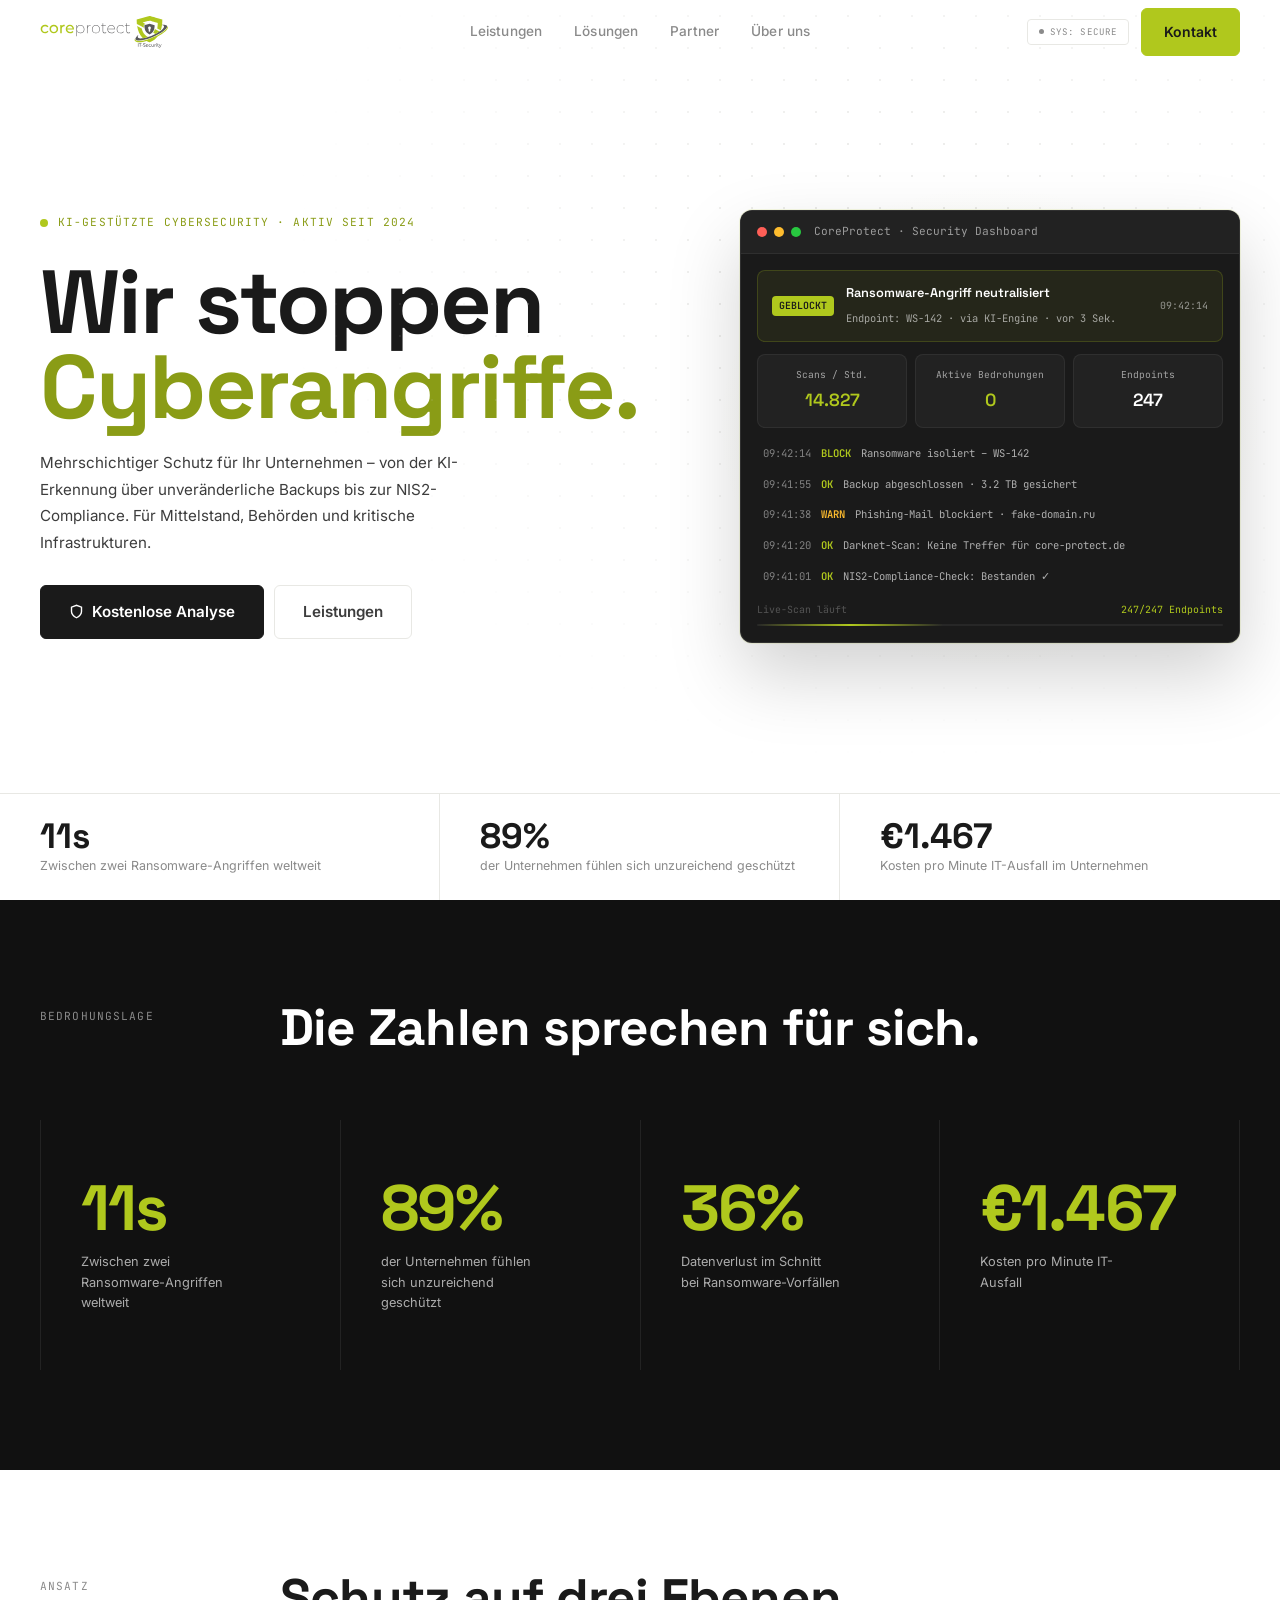
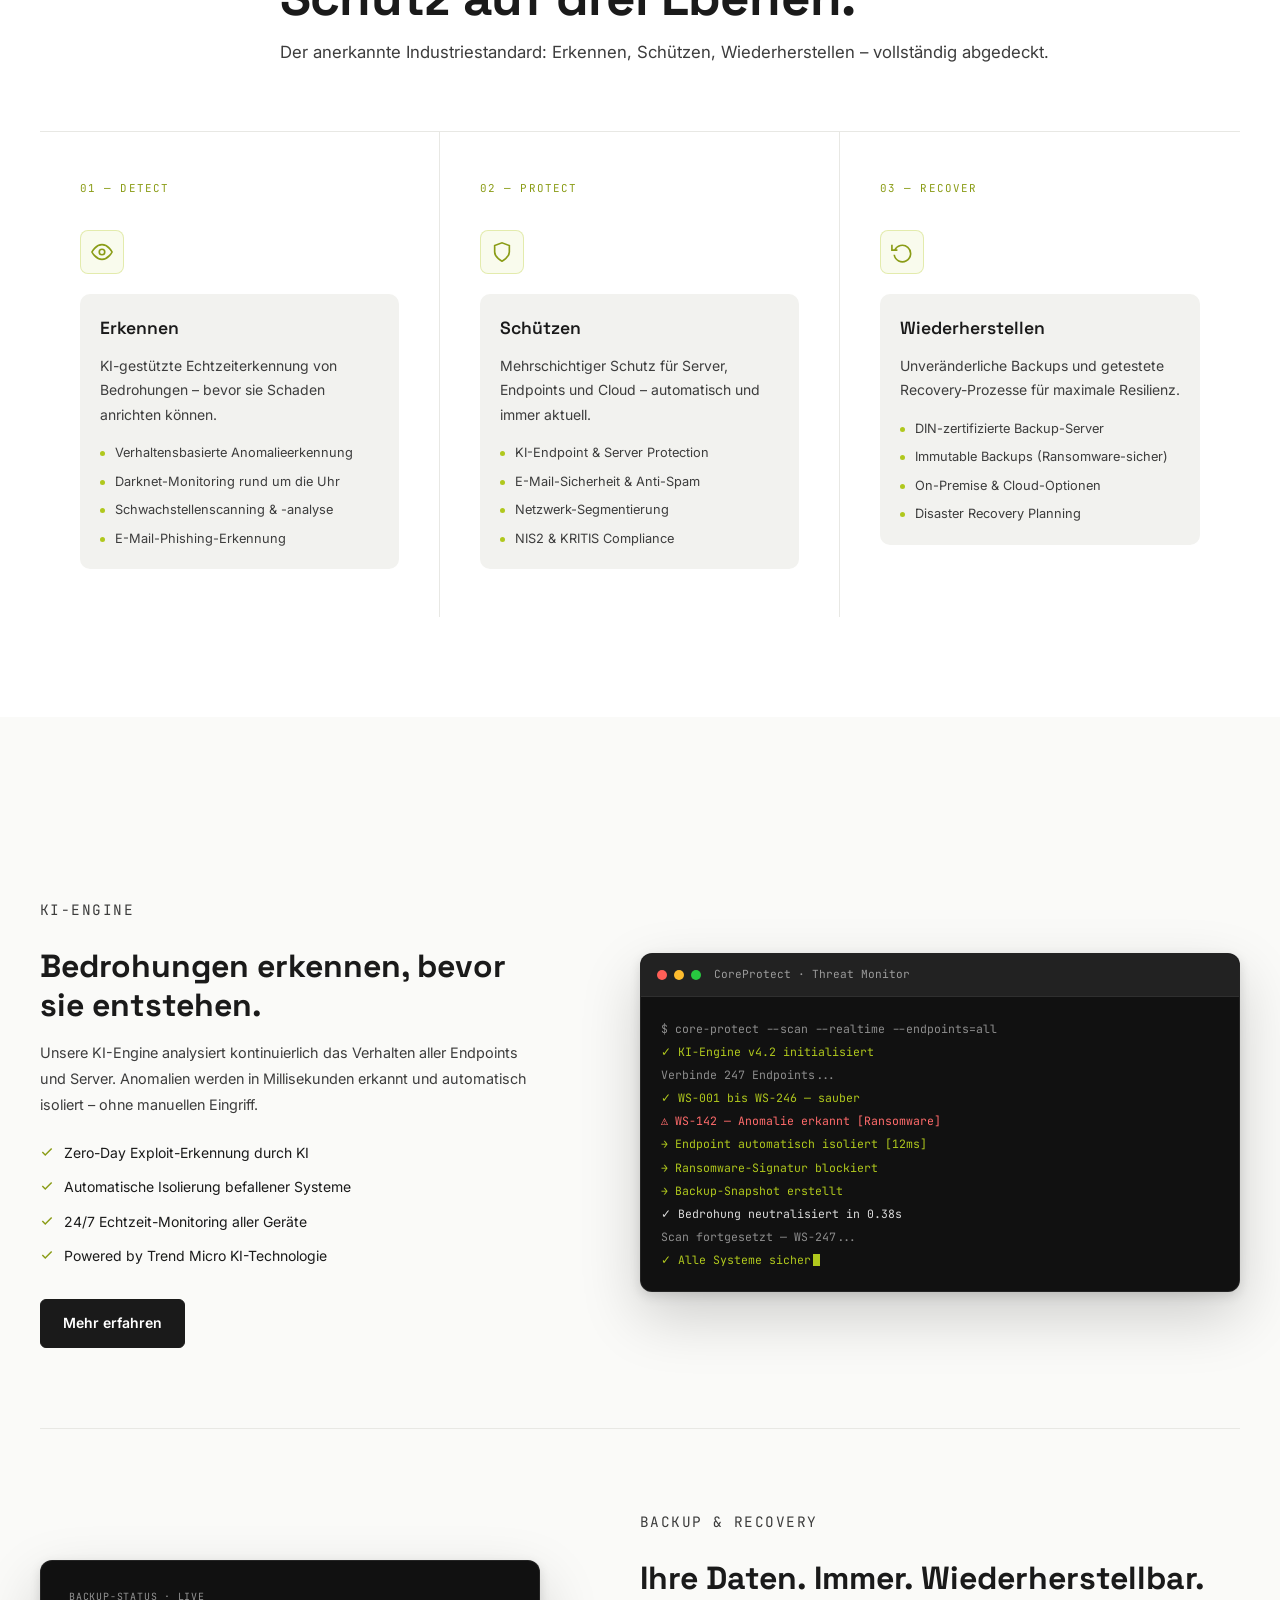
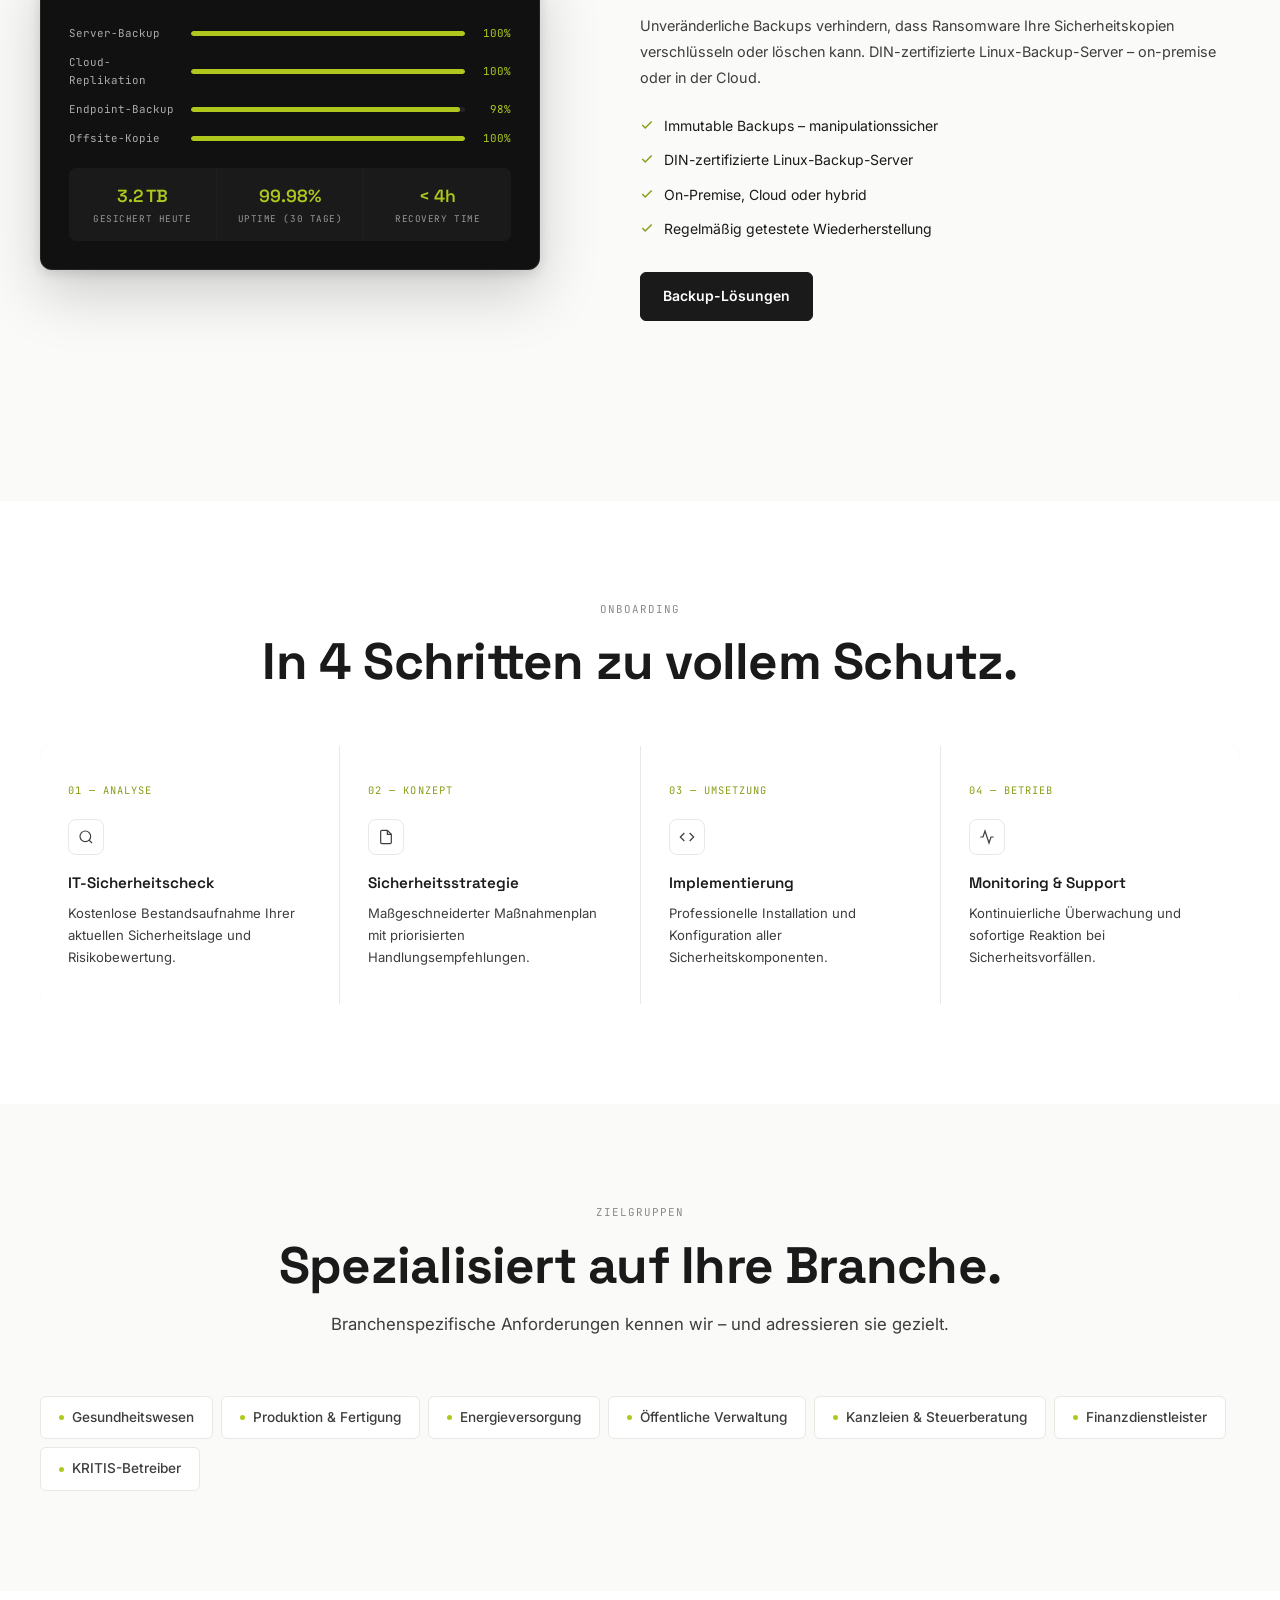
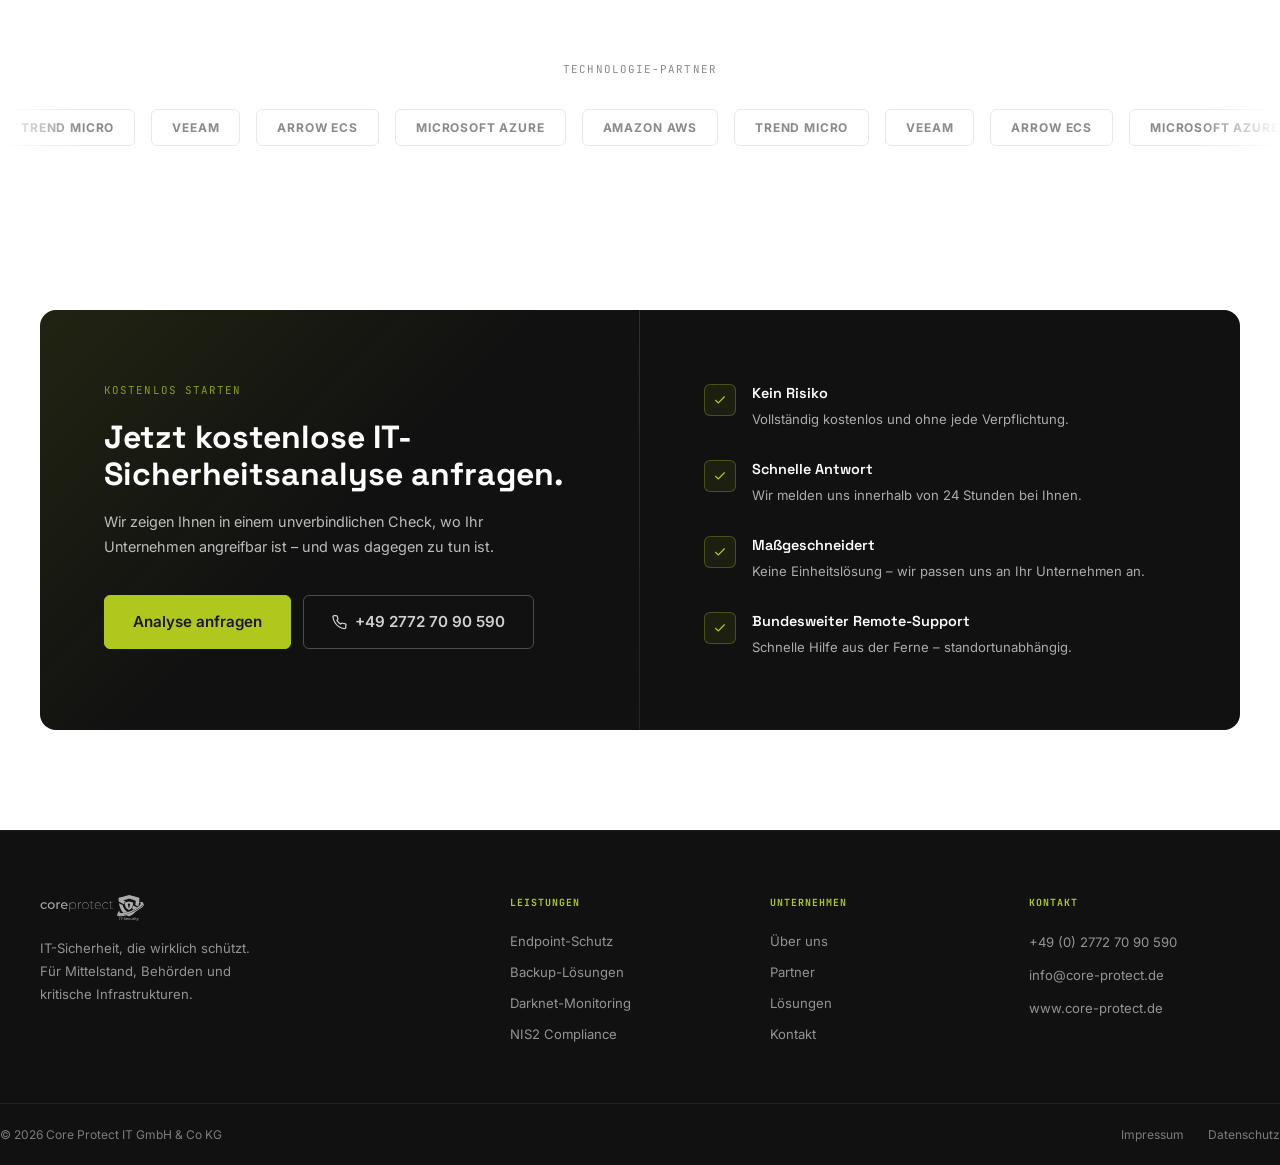
==== commit 34288424: "feat: wrap pillar text in light gray containers Co-Authored-By: Claude Sonnet 4.6 <noreply@anthropic" ====
--- a/index.html
+++ b/index.html
@@ -173,14 +173,16 @@
           <div class="pillar__icon">
             <svg viewBox="0 0 24 24" fill="none" stroke="currentColor" stroke-width="1.8"><path d="M1 12s4-8 11-8 11 8 11 8-4 8-11 8-11-8-11-8z"/><circle cx="12" cy="12" r="3"/></svg>
           </div>
-          <h3>Erkennen</h3>
-          <p>KI-gestützte Echtzeiterkennung von Bedrohungen – bevor sie Schaden anrichten können.</p>
-          <ul>
-            <li>Verhaltensbasierte Anomalieerkennung</li>
-            <li>Darknet-Monitoring rund um die Uhr</li>
-            <li>Schwachstellenscanning & -analyse</li>
-            <li>E-Mail-Phishing-Erkennung</li>
-          </ul>
+          <div class="pillar__body">
+            <h3>Erkennen</h3>
+            <p>KI-gestützte Echtzeiterkennung von Bedrohungen – bevor sie Schaden anrichten können.</p>
+            <ul>
+              <li>Verhaltensbasierte Anomalieerkennung</li>
+              <li>Darknet-Monitoring rund um die Uhr</li>
+              <li>Schwachstellenscanning & -analyse</li>
+              <li>E-Mail-Phishing-Erkennung</li>
+            </ul>
+          </div>
           <div class="pillar__bar"></div>
         </div>
         <div class="pillar">
@@ -188,14 +190,16 @@
           <div class="pillar__icon">
             <svg viewBox="0 0 24 24" fill="none" stroke="currentColor" stroke-width="1.8"><path d="M12 22s8-4 8-10V5l-8-3-8 3v7c0 6 8 10 8 10z"/></svg>
           </div>
-          <h3>Schützen</h3>
-          <p>Mehrschichtiger Schutz für Server, Endpoints und Cloud – automatisch und immer aktuell.</p>
-          <ul>
-            <li>KI-Endpoint & Server Protection</li>
-            <li>E-Mail-Sicherheit & Anti-Spam</li>
-            <li>Netzwerk-Segmentierung</li>
-            <li>NIS2 & KRITIS Compliance</li>
-          </ul>
+          <div class="pillar__body">
+            <h3>Schützen</h3>
+            <p>Mehrschichtiger Schutz für Server, Endpoints und Cloud – automatisch und immer aktuell.</p>
+            <ul>
+              <li>KI-Endpoint & Server Protection</li>
+              <li>E-Mail-Sicherheit & Anti-Spam</li>
+              <li>Netzwerk-Segmentierung</li>
+              <li>NIS2 & KRITIS Compliance</li>
+            </ul>
+          </div>
           <div class="pillar__bar"></div>
         </div>
         <div class="pillar">
@@ -203,14 +207,16 @@
           <div class="pillar__icon">
             <svg viewBox="0 0 24 24" fill="none" stroke="currentColor" stroke-width="1.8"><polyline points="1 4 1 10 7 10"/><path d="M3.51 15a9 9 0 1 0 .49-4.5"/></svg>
           </div>
-          <h3>Wiederherstellen</h3>
-          <p>Unveränderliche Backups und getestete Recovery-Prozesse für maximale Resilienz.</p>
-          <ul>
-            <li>DIN-zertifizierte Backup-Server</li>
-            <li>Immutable Backups (Ransomware-sicher)</li>
-            <li>On-Premise & Cloud-Optionen</li>
-            <li>Disaster Recovery Planning</li>
-          </ul>
+          <div class="pillar__body">
+            <h3>Wiederherstellen</h3>
+            <p>Unveränderliche Backups und getestete Recovery-Prozesse für maximale Resilienz.</p>
+            <ul>
+              <li>DIN-zertifizierte Backup-Server</li>
+              <li>Immutable Backups (Ransomware-sicher)</li>
+              <li>On-Premise & Cloud-Optionen</li>
+              <li>Disaster Recovery Planning</li>
+            </ul>
+          </div>
           <div class="pillar__bar"></div>
         </div>
       </div>
--- a/css/style.css
+++ b/css/style.css
@@ -153,7 +153,7 @@
 .header.scrolled .nav__logo img { filter: brightness(0) invert(1); opacity: 0.88; }
 
 /* Nav links light on dark header */
-.header.scrolled .nav__center a { color: rgba(255,255,255,0.38); }
+.header.scrolled .nav__center a { color: rgba(255,255,255,0.65); }
 .header.scrolled .nav__center a:hover { color: rgba(255,255,255,0.88); }
 .header.scrolled .nav__center a.active { color: #fff; }
 .header.scrolled .nav__burger span { background: rgba(255,255,255,0.7); }
@@ -192,7 +192,7 @@
   background: rgba(10,10,10,0.97);
   border-bottom-color: rgba(255,255,255,0.06);
 }
-.header.scrolled ~ #mobileNav.open a { color: rgba(255,255,255,0.5); }
+.header.scrolled ~ #mobileNav.open a { color: rgba(255,255,255,0.75); }
 .header.scrolled ~ #mobileNav.open a:hover { color: rgba(255,255,255,0.88); }
 .nav {
   display: flex; align-items: center; justify-content: space-between;
@@ -218,6 +218,9 @@
   background: none; border: none; cursor: pointer;
 }
 .nav__burger span { width: 22px; height: 1.5px; background: var(--ink); display: block; transition: var(--t); }
+
+/* Mobile nav: always hidden by default, only shown when .open is toggled by JS */
+#mobileNav { display: none; }
 
 /* ===== HERO ===== */
 .hero {
@@ -364,7 +367,7 @@
   font-weight: 700; color: var(--green); line-height: 1;
   margin-bottom: 12px; letter-spacing: -0.03em;
 }
-.stats-row__label { font-size: 0.8rem; color: rgba(255,255,255,.45); line-height: 1.6; max-width: 160px; }
+.stats-row__label { font-size: 0.8rem; color: rgba(255,255,255,.65); line-height: 1.6; max-width: 160px; }
 
 /* ===== Three pillars ===== */
 .pillars { display: grid; grid-template-columns: repeat(3,1fr); border-top: 1px solid var(--rule); }
@@ -384,8 +387,9 @@
   border-radius: 8px; display: flex; align-items: center; justify-content: center;
 }
 .pillar__icon svg { width: 22px; height: 22px; color: var(--green-dk); }
+.pillar__body { background: var(--bg-off); border-radius: 10px; padding: 20px; margin-top: 4px; }
 .pillar h3 { font-family: var(--font-head); font-size: 1.1rem; font-weight: 600; color: var(--ink); margin-bottom: 12px; }
-.pillar p  { font-size: 0.875rem; color: var(--ink-2); line-height: 1.75; margin-bottom: 20px; }
+.pillar p  { font-size: 0.875rem; color: var(--ink-2); line-height: 1.75; margin-bottom: 16px; }
 .pillar ul { list-style: none; display: flex; flex-direction: column; gap: 8px; }
 .pillar ul li { font-size: 0.8rem; color: var(--ink-2); display: flex; align-items: center; gap: 10px; }
 .pillar ul li::before { content:''; width: 5px; height: 5px; border-radius: 50%; background: var(--green); flex-shrink: 0; }
@@ -418,9 +422,9 @@
 .dot-r { width:10px;height:10px;border-radius:50%;background:#ff5f57; }
 .dot-y { width:10px;height:10px;border-radius:50%;background:#febc2e; }
 .dot-g { width:10px;height:10px;border-radius:50%;background:#28c840; }
-.term-title { font-family: var(--font-mono); font-size: 0.7rem; color: rgba(255,255,255,.3); margin-left: 6px; }
+.term-title { font-family: var(--font-mono); font-size: 0.7rem; color: rgba(255,255,255,.55); margin-left: 6px; }
 .term-body { padding: 20px; font-family: var(--font-mono); font-size: 0.72rem; line-height: 2; }
-.t-dim   { color: rgba(255,255,255,.25); }
+.t-dim   { color: rgba(255,255,255,.52); }
 .t-green { color: var(--green); }
 .t-red   { color: #ff6b6b; }
 .t-white { color: rgba(255,255,255,.85); }
@@ -429,16 +433,16 @@
 
 /* Backup vis */
 .backup-vis { padding: 28px; }
-.bv-label { font-family: var(--font-mono); font-size: 0.62rem; letter-spacing: 0.08em; text-transform: uppercase; color: rgba(255,255,255,.3); margin-bottom: 20px; }
+.bv-label { font-family: var(--font-mono); font-size: 0.62rem; letter-spacing: 0.08em; text-transform: uppercase; color: rgba(255,255,255,.55); margin-bottom: 20px; }
 .bv-row { display: flex; align-items: center; gap: 12px; margin-bottom: 12px; }
-.bv-name { font-family: var(--font-mono); font-size: 0.68rem; color: rgba(255,255,255,.4); width: 110px; flex-shrink: 0; }
+.bv-name { font-family: var(--font-mono); font-size: 0.68rem; color: rgba(255,255,255,.65); width: 110px; flex-shrink: 0; }
 .bv-bar  { flex: 1; height: 5px; background: rgba(255,255,255,.07); border-radius: 3px; overflow: hidden; }
 .bv-fill { height: 100%; border-radius: 3px; background: var(--green); }
 .bv-pct  { font-family: var(--font-mono); font-size: 0.68rem; color: var(--green); width: 34px; text-align: right; flex-shrink: 0; }
 .bv-metrics { display: grid; grid-template-columns: repeat(3,1fr); gap: 1px; background: rgba(255,255,255,.06); margin-top: 20px; border-radius: 8px; overflow: hidden; }
 .bv-metric { background: var(--d2); padding: 14px; text-align: center; }
 .bv-metric__val { font-family: var(--font-head); font-size: 1.1rem; font-weight: 600; color: var(--green); }
-.bv-metric__lbl { font-family: var(--font-mono); font-size: 0.58rem; letter-spacing: 0.06em; color: rgba(255,255,255,.3); margin-top: 2px; text-transform: uppercase; }
+.bv-metric__lbl { font-family: var(--font-mono); font-size: 0.58rem; letter-spacing: 0.06em; color: rgba(255,255,255,.55); margin-top: 2px; text-transform: uppercase; }
 
 /* ===== Security Console (hero) ===== */
 .sec-console {
@@ -447,7 +451,7 @@
   box-shadow: 0 32px 80px rgba(0,0,0,.2);
 }
 .sec-console__bar { display: flex; align-items: center; gap: 7px; padding: 12px 16px; background: var(--d3); border-bottom: 1px solid rgba(255,255,255,.06); }
-.sc-title { font-family: var(--font-mono); font-size: 0.7rem; color: rgba(255,255,255,.3); margin-left: 6px; }
+.sc-title { font-family: var(--font-mono); font-size: 0.7rem; color: rgba(255,255,255,.55); margin-left: 6px; }
 .sec-console__body { padding: 16px; display: flex; flex-direction: column; gap: 12px; }
 
 .sec-alert { display: flex; align-items: center; gap: 12px; background: rgba(176,200,29,.07); border: 1px solid rgba(176,200,29,.2); border-radius: 8px; padding: 12px 14px; animation: alertPop 3s ease-in-out infinite; }
@@ -455,18 +459,18 @@
 .sec-alert__badge { font-family: var(--font-mono); font-size: 0.62rem; color: var(--ink); background: var(--green); border-radius: 4px; padding: 2px 7px; flex-shrink: 0; font-weight: 600; }
 .sec-alert__text { flex: 1; }
 .sec-alert__text strong { display: block; font-size: 0.8rem; font-weight: 600; color: #fff; font-family: var(--font-head); }
-.sec-alert__text span  { font-family: var(--font-mono); font-size: 0.65rem; color: rgba(255,255,255,.35); }
-.sec-alert__ts { font-family: var(--font-mono); font-size: 0.62rem; color: rgba(255,255,255,.25); }
+.sec-alert__text span  { font-family: var(--font-mono); font-size: 0.65rem; color: rgba(255,255,255,.60); }
+.sec-alert__ts { font-family: var(--font-mono); font-size: 0.62rem; color: rgba(255,255,255,.52); }
 
 .sec-metrics { display: grid; grid-template-columns: repeat(3,1fr); gap: 8px; }
 .sec-metric { background: rgba(255,255,255,.04); border: 1px solid rgba(255,255,255,.06); border-radius: 8px; padding: 12px; text-align: center; }
-.sec-metric__label { font-family: var(--font-mono); font-size: 0.6rem; color: rgba(255,255,255,.3); margin-bottom: 4px; display: block; }
+.sec-metric__label { font-family: var(--font-mono); font-size: 0.6rem; color: rgba(255,255,255,.58); margin-bottom: 4px; display: block; }
 .sec-metric__val { font-family: var(--font-head); font-size: 1.1rem; font-weight: 600; color: #fff; }
 .sec-metric__val--green { color: var(--green); }
 
 .sec-log { display: flex; flex-direction: column; gap: 4px; }
-.sec-log__line { display: flex; align-items: center; gap: 10px; font-family: var(--font-mono); font-size: 0.66rem; color: rgba(255,255,255,.4); padding: 5px 6px; border-radius: 4px; }
-.log-time { color: rgba(255,255,255,.2); flex-shrink: 0; }
+.sec-log__line { display: flex; align-items: center; gap: 10px; font-family: var(--font-mono); font-size: 0.66rem; color: rgba(255,255,255,.65); padding: 5px 6px; border-radius: 4px; }
+.log-time { color: rgba(255,255,255,.45); flex-shrink: 0; }
 .log-ok   { color: var(--green); font-weight: 600; flex-shrink: 0; }
 .log-warn { color: #febc2e; font-weight: 600; flex-shrink: 0; }
 .log-msg  { flex: 1; }
@@ -480,7 +484,7 @@
 .process-step { background: var(--white); padding: 36px 28px; position: relative; }
 .process-step__n { font-family: var(--font-mono); font-size: 0.65rem; letter-spacing: 0.1em; color: var(--green-dk); margin-bottom: 20px; }
 .process-step__icon { width: 36px; height: 36px; border: 1px solid var(--rule); border-radius: 8px; display: flex; align-items: center; justify-content: center; margin-bottom: 16px; }
-.process-step__icon svg { width: 16px; height: 16px; color: var(--ink-3); }
+.process-step__icon svg { width: 16px; height: 16px; color: var(--ink-2); }
 .process-step h3 { font-family: var(--font-head); font-size: 0.95rem; font-weight: 600; color: var(--ink); margin-bottom: 8px; }
 .process-step p  { font-size: 0.82rem; color: var(--ink-2); line-height: 1.65; }
 
@@ -522,14 +526,14 @@
   border-right: 1px solid rgba(255,255,255,.07);
 }
 .cta-block__left h2 { font-family: var(--font-head); font-size: clamp(1.6rem,2.5vw,2.2rem); font-weight: 700; color: #fff; margin-bottom: 16px; line-height: 1.15; }
-.cta-block__left p  { font-size: 0.9rem; color: rgba(255,255,255,.5); margin-bottom: 36px; line-height: 1.75; }
+.cta-block__left p  { font-size: 0.9rem; color: rgba(255,255,255,.72); margin-bottom: 36px; line-height: 1.75; }
 .cta-btns { display: flex; gap: 12px; flex-wrap: wrap; }
 .cta-block__right { padding: 72px 64px; display: flex; flex-direction: column; gap: 28px; }
 .cta-feature { display: flex; gap: 16px; align-items: flex-start; }
 .cta-feature__ico { width: 32px; height: 32px; flex-shrink: 0; margin-top: 2px; background: var(--green-bg); border: 1px solid var(--green-line); border-radius: 6px; display: flex; align-items: center; justify-content: center; }
 .cta-feature__ico svg { width: 14px; height: 14px; color: var(--green); }
 .cta-feature h4 { font-family: var(--font-head); font-size: 0.9rem; font-weight: 600; color: #fff; margin-bottom: 4px; }
-.cta-feature p  { font-size: 0.82rem; color: rgba(255,255,255,.4); line-height: 1.6; }
+.cta-feature p  { font-size: 0.82rem; color: rgba(255,255,255,.65); line-height: 1.6; }
 
 /* ===== Page hero ===== */
 .page-hero { padding: 140px 0 80px; border-bottom: 1px solid var(--rule); position: relative; background: var(--white); }
@@ -566,7 +570,7 @@
 .sol__vis::before { content:''; position:absolute; inset:0; background:radial-gradient(circle at 50% 50%, rgba(176,200,29,.06) 0%, transparent 65%); }
 
 /* ===== Partner cards ===== */
-.partner-cards { display: grid; grid-template-columns: repeat(auto-fill,minmax(260px,1fr)); gap: 1px; background: var(--rule); border-radius: 12px; overflow: hidden; }
+.partner-cards { display: grid; grid-template-columns: repeat(auto-fit,minmax(200px,1fr)); gap: 1px; background: var(--rule); border-radius: 12px; overflow: hidden; }
 .partner-card { background: var(--white); padding: 32px; transition: background var(--t); }
 .partner-card:hover { background: var(--bg); }
 .partner-card__name { font-family: var(--font-head); font-size: 1rem; font-weight: 700; color: var(--green-dk); margin-bottom: 8px; }
@@ -593,7 +597,7 @@
 .form { display: flex; flex-direction: column; gap: 16px; }
 .form-row { display: grid; grid-template-columns: 1fr 1fr; gap: 16px; }
 .form-g { display: flex; flex-direction: column; gap: 6px; }
-.form-g label { font-family: var(--font-mono); font-size: 0.62rem; letter-spacing: 0.08em; text-transform: uppercase; color: var(--ink-3); }
+.form-g label { font-family: var(--font-mono); font-size: 0.62rem; letter-spacing: 0.08em; text-transform: uppercase; color: var(--ink-2); }
 .form-g input, .form-g select, .form-g textarea {
   background: var(--bg); border: 1px solid var(--rule);
   border-radius: 8px; padding: 12px 16px; color: var(--ink);
@@ -608,14 +612,46 @@
 .footer { background: var(--d); padding: 64px 0 0; border-top: 1px solid rgba(255,255,255,.05); }
 .footer__grid { display: grid; grid-template-columns: 2fr 1fr 1fr 1fr; gap: 48px; padding-bottom: 48px; border-bottom: 1px solid rgba(255,255,255,.07); }
 .footer__brand img { height: 26px; filter: brightness(0) invert(1); opacity: 0.65; margin-bottom: 16px; }
-.footer__brand p { font-size: 0.82rem; color: rgba(255,255,255,.3); max-width: 220px; line-height: 1.75; }
+.footer__brand p { font-size: 0.82rem; color: rgba(255,255,255,.55); max-width: 220px; line-height: 1.75; }
 .footer__col h5 { font-family: var(--font-mono); font-size: 0.62rem; letter-spacing: 0.1em; text-transform: uppercase; color: var(--green); margin-bottom: 20px; }
-.footer__col a, .footer__col p { display: block; font-size: 0.82rem; color: rgba(255,255,255,.3); margin-bottom: 10px; font-weight: 400; transition: color var(--t); }
+.footer__col a, .footer__col p { display: block; font-size: 0.82rem; color: rgba(255,255,255,.55); margin-bottom: 10px; font-weight: 400; transition: color var(--t); }
 .footer__col a:hover { color: #fff; }
-.footer__btm { display: flex; justify-content: space-between; align-items: center; padding: 20px 0; font-size: 0.75rem; color: rgba(255,255,255,.2); }
-.footer__btm a { color: rgba(255,255,255,.2); }
+.footer__btm { display: flex; justify-content: space-between; align-items: center; padding: 20px 0; font-size: 0.75rem; color: rgba(255,255,255,.45); }
+.footer__btm a { color: rgba(255,255,255,.45); }
 .footer__btm a:hover { color: var(--green); }
 .footer__btm-links { display: flex; gap: 24px; }
+
+/* ===== Image Placeholder ===== */
+.img-ph {
+  background: var(--bg-off); border: 1.5px dashed var(--rule);
+  border-radius: 10px; display: flex; flex-direction: column;
+  align-items: center; justify-content: center; gap: 10px;
+  position: relative; overflow: hidden; user-select: none;
+}
+.img-ph svg { width: 32px; height: 32px; color: var(--ink-3); opacity: 0.28; flex-shrink: 0; }
+.img-ph__label {
+  font-family: var(--font-mono); font-size: 0.58rem;
+  letter-spacing: 0.1em; text-transform: uppercase; color: var(--ink-3); opacity: 0.45;
+}
+/* Dark variant for use inside dark containers */
+.img-ph--dark {
+  background: rgba(255,255,255,0.03);
+  border-color: rgba(255,255,255,0.08);
+  border-radius: 0;
+}
+.img-ph--dark svg { color: #fff; opacity: 0.15; }
+.img-ph--dark .img-ph__label { color: rgba(255,255,255,0.2); opacity: 1; }
+
+/* Partner logo slot */
+.partner-logo-ph {
+  height: 56px; background: var(--bg); border: 1px dashed var(--rule);
+  border-radius: 8px; display: flex; align-items: center; justify-content: center;
+  margin-bottom: 20px;
+}
+.partner-logo-ph svg { width: 22px; height: 22px; color: var(--ink-3); opacity: 0.25; }
+
+/* Wide banner placeholder */
+.img-ph--banner { width: 100%; height: 320px; border-radius: 12px; }
 
 /* ===== Reveal ===== */
 .reveal { opacity: 0; transform: translateY(20px); transition: opacity 0.55s ease, transform 0.55s ease; }
@@ -650,6 +686,16 @@
   .nav__center { display: none; }
   .nav__right .nav__center-items { display: none; }
   .nav__status { display: none; }
+  .nav__right .btn { display: none; }
+  .nav__burger { display: flex; }
+  #mobileNav.open {
+    display: flex; flex-direction: column;
+    position: fixed; top: 64px; left: 0; right: 0;
+    background: var(--white); border-bottom: 1px solid var(--rule);
+    padding: 24px; gap: 20px; z-index: 199;
+  }
+  #mobileNav a { font-size: 0.95rem; font-weight: 500; color: var(--ink-2); }
+  #mobileNav a:hover { color: var(--ink); }
 }
 @media (max-width: 768px) {
   .wrap, .wrap--sm, .wrap--lg { padding: 0 20px; }
@@ -670,10 +716,6 @@
   .form-row { grid-template-columns: 1fr; }
   .services-list__item { grid-template-columns: 1fr; gap: 8px; }
   .services-list__n { display: none; }
-  .nav__burger { display: flex; }
-  .nav-mobile-links { display: none; }
-  .nav-mobile-links.open { display: flex; flex-direction: column; position: fixed; top: 64px; left: 0; right: 0; background: var(--white); border-bottom: 1px solid var(--rule); padding: 24px; gap: 20px; z-index: 199; }
-  .nav-mobile-links a { font-size: 0.95rem; font-weight: 500; color: var(--ink-2); }
 }
 @media (max-width: 480px) {
   .stats-row { grid-template-columns: 1fr; }
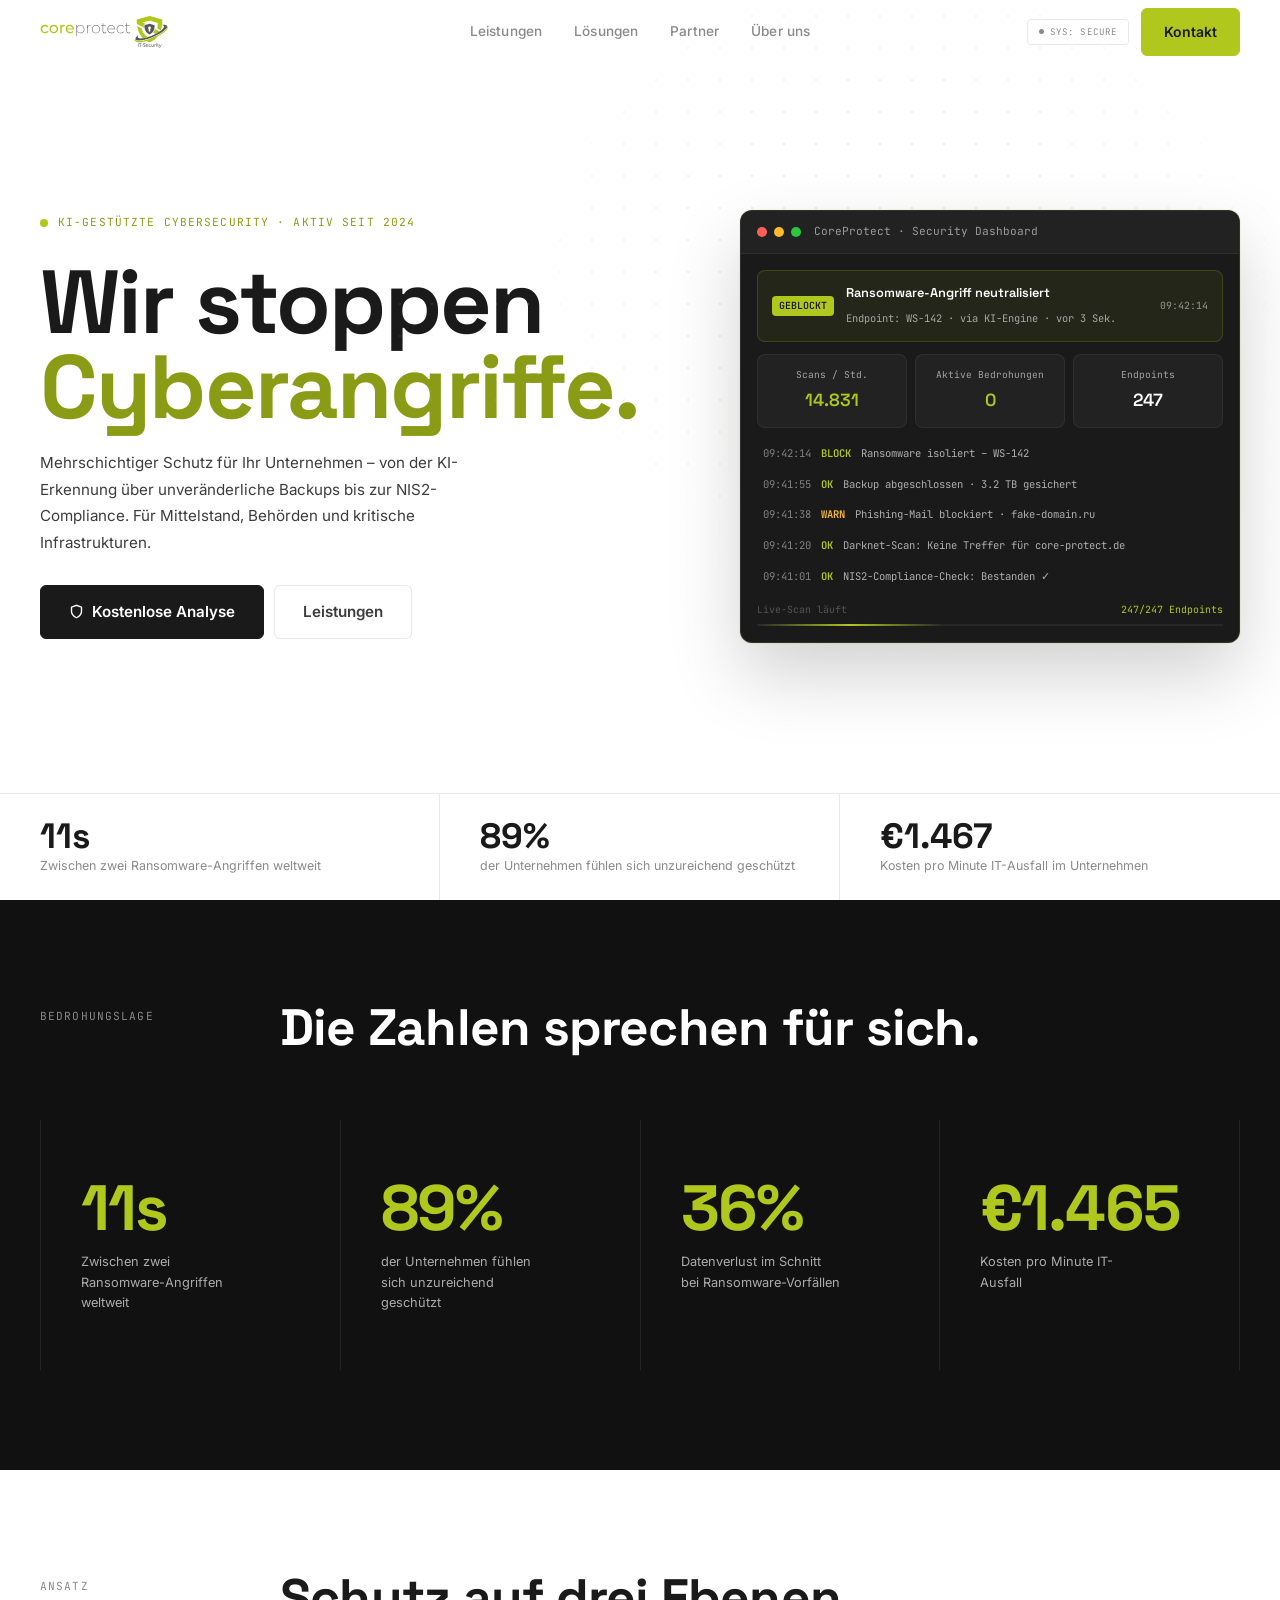
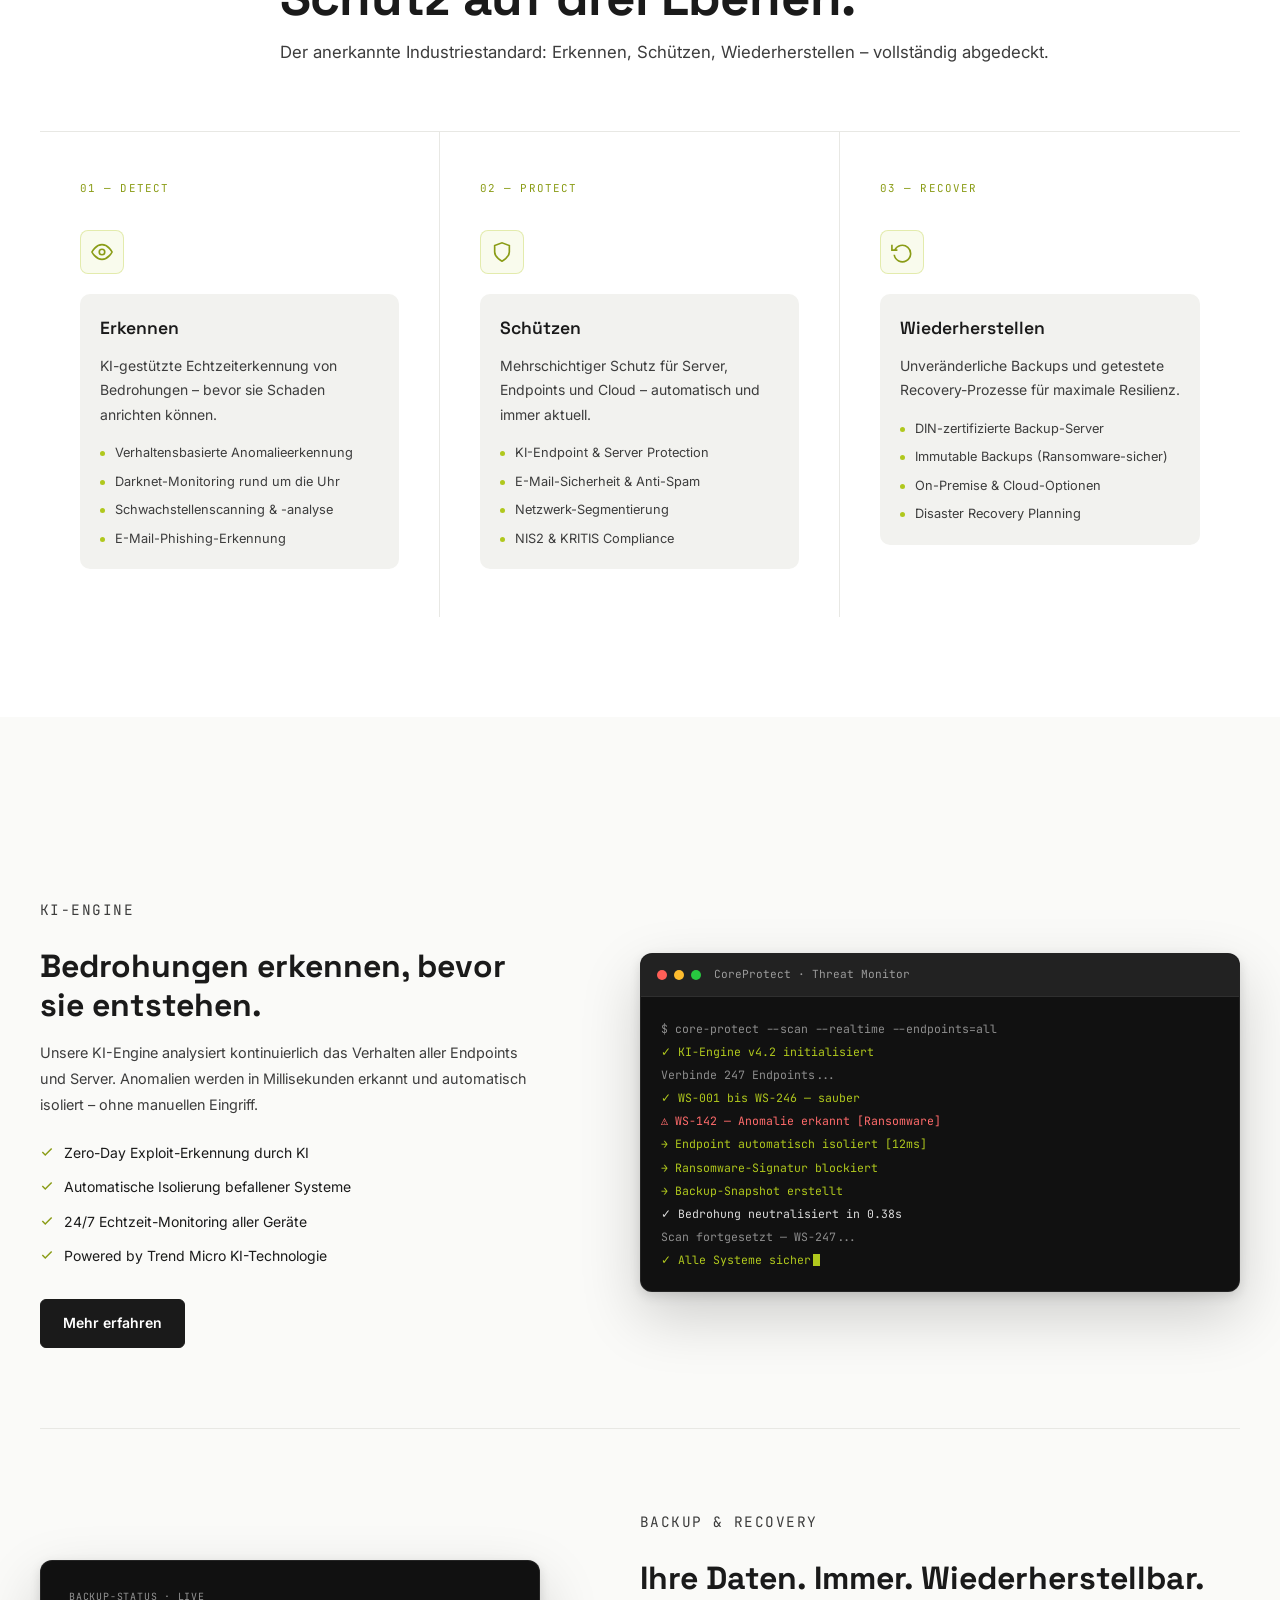
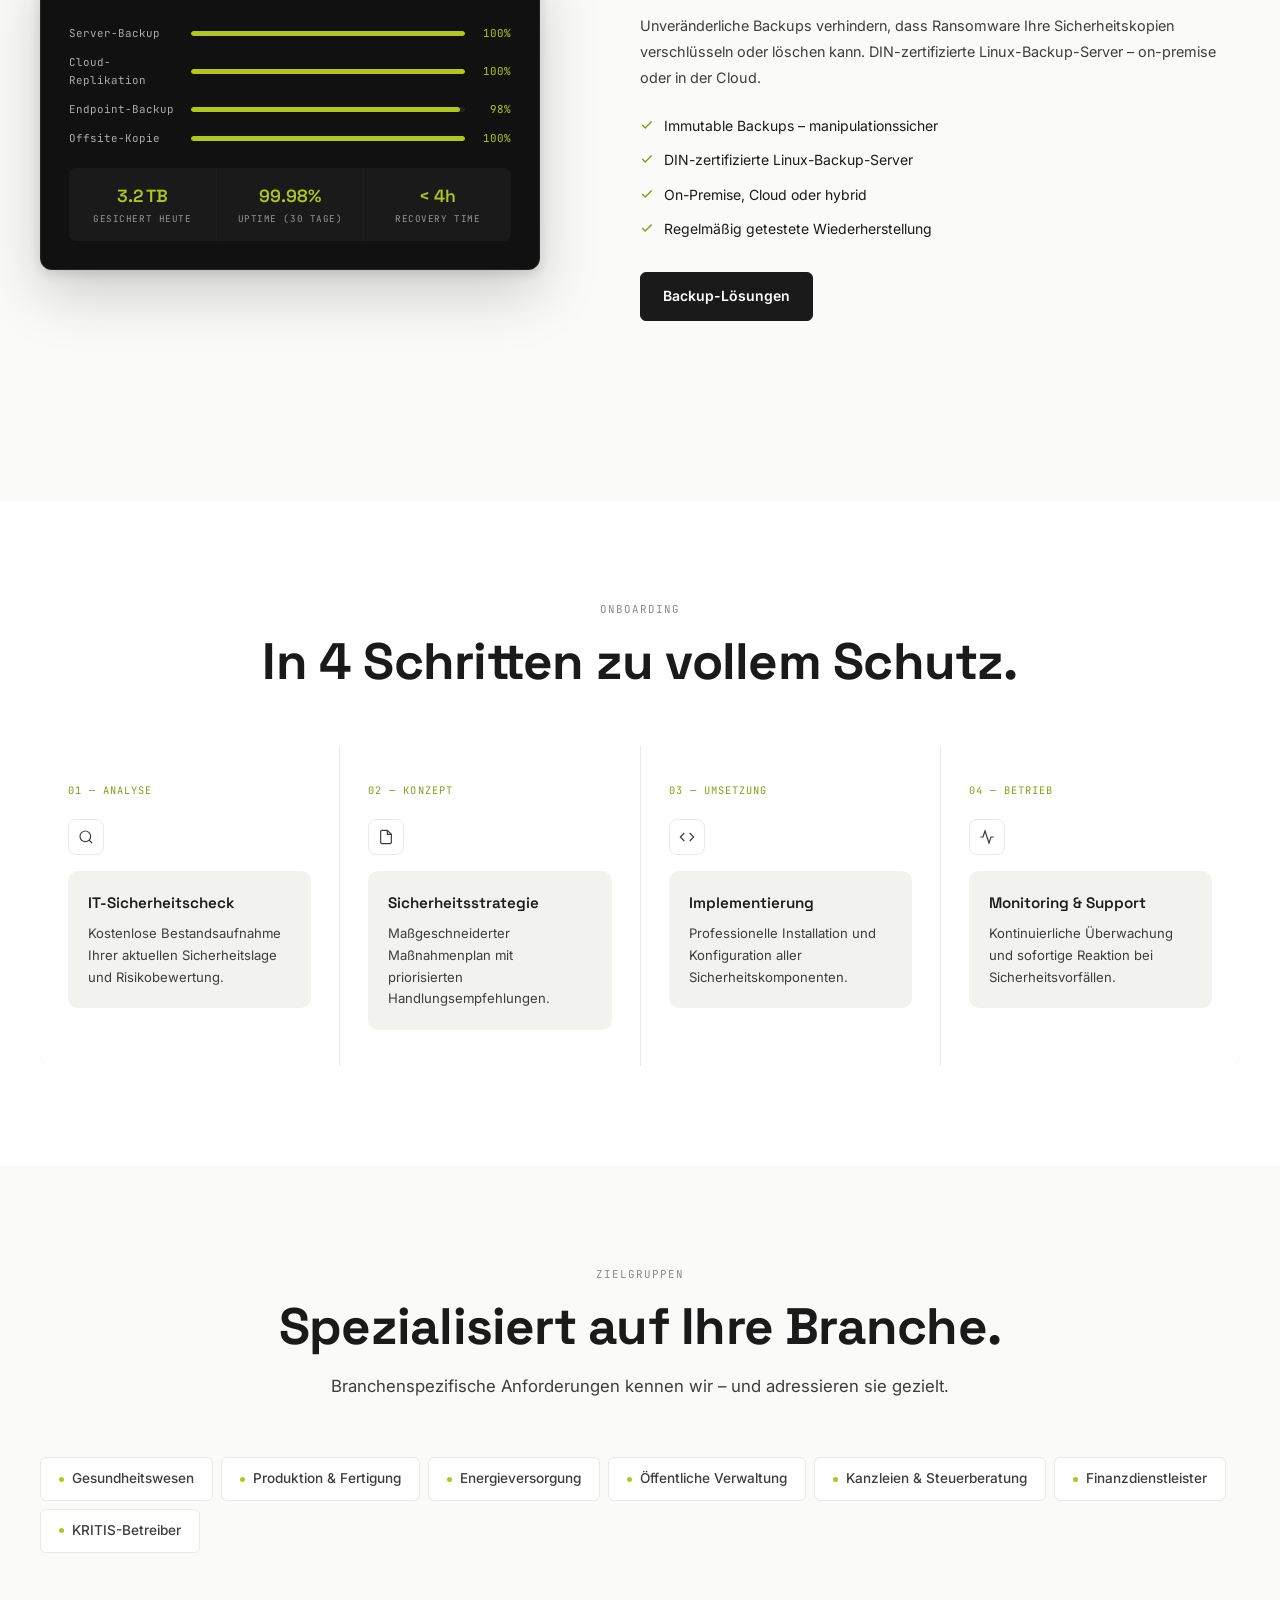
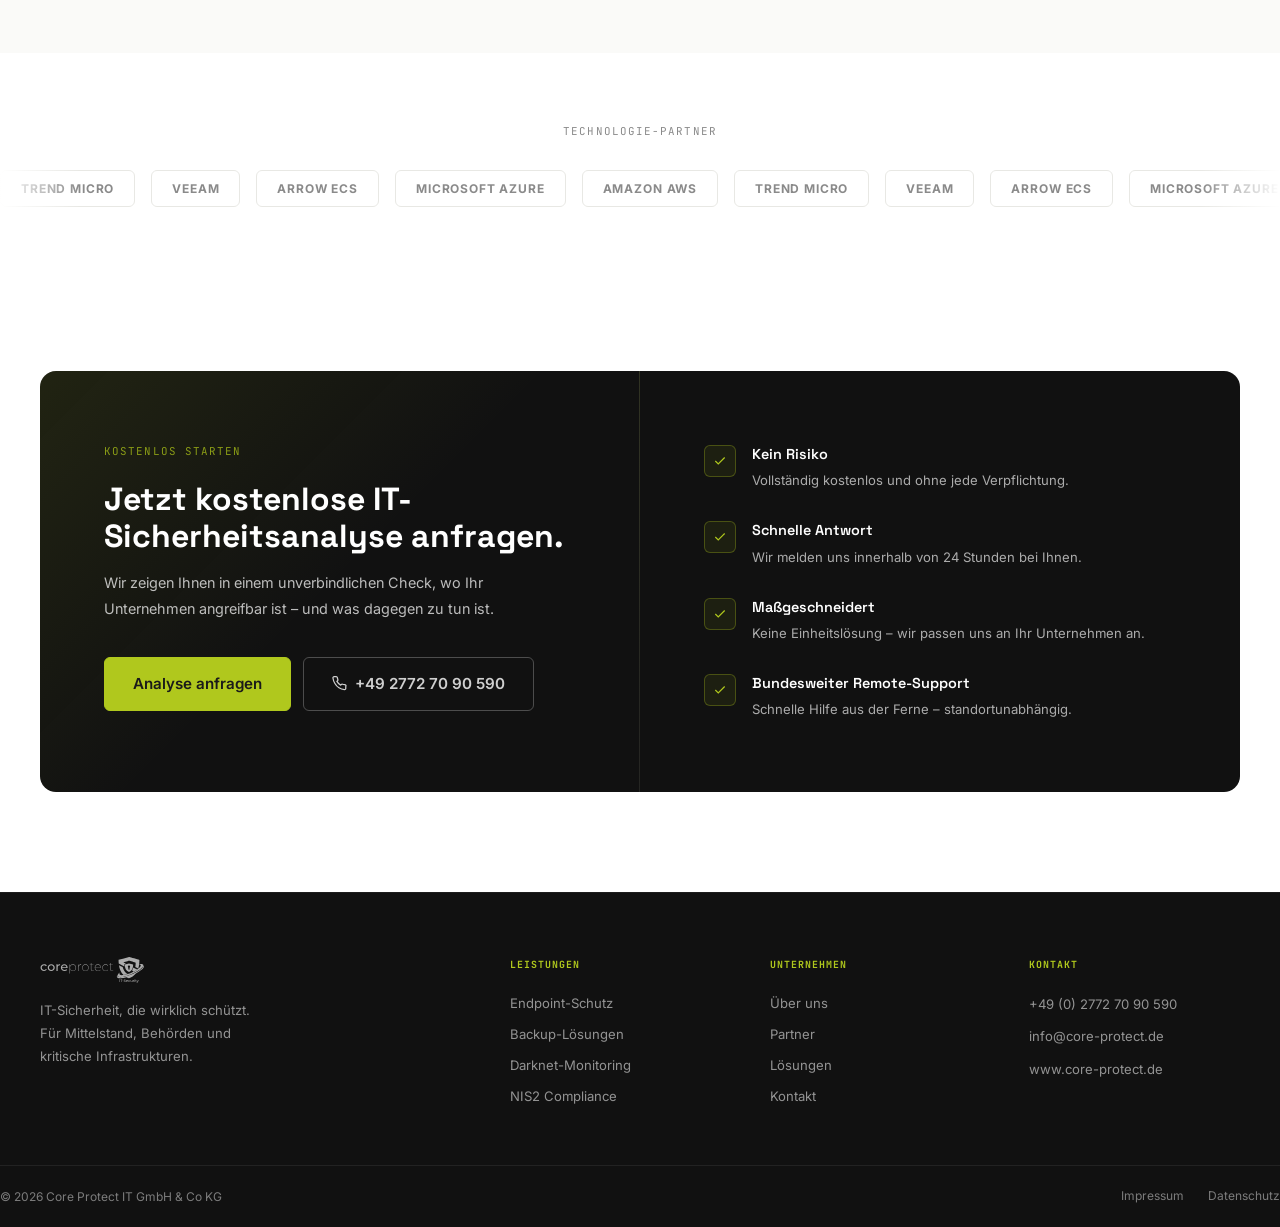
==== commit 4426df93: "feat: wrap process step text in light gray containers Co-Authored-By: Claude Sonnet 4.6 <noreply@ant" ====
--- a/index.html
+++ b/index.html
@@ -327,26 +327,34 @@
         <div class="process-step">
           <div class="process-step__n">01 — ANALYSE</div>
           <div class="process-step__icon"><svg viewBox="0 0 24 24" fill="none" stroke="currentColor" stroke-width="1.8"><circle cx="11" cy="11" r="8"/><line x1="21" y1="21" x2="16.65" y2="16.65"/></svg></div>
-          <h3>IT-Sicherheitscheck</h3>
-          <p>Kostenlose Bestandsaufnahme Ihrer aktuellen Sicherheitslage und Risikobewertung.</p>
+          <div class="pillar__body">
+            <h3>IT-Sicherheitscheck</h3>
+            <p>Kostenlose Bestandsaufnahme Ihrer aktuellen Sicherheitslage und Risikobewertung.</p>
+          </div>
         </div>
         <div class="process-step">
           <div class="process-step__n">02 — KONZEPT</div>
           <div class="process-step__icon"><svg viewBox="0 0 24 24" fill="none" stroke="currentColor" stroke-width="1.8"><path d="M14 2H6a2 2 0 0 0-2 2v16a2 2 0 0 0 2 2h12a2 2 0 0 0 2-2V8z"/><polyline points="14 2 14 8 20 8"/></svg></div>
-          <h3>Sicherheitsstrategie</h3>
-          <p>Maßgeschneiderter Maßnahmenplan mit priorisierten Handlungsempfehlungen.</p>
+          <div class="pillar__body">
+            <h3>Sicherheitsstrategie</h3>
+            <p>Maßgeschneiderter Maßnahmenplan mit priorisierten Handlungsempfehlungen.</p>
+          </div>
         </div>
         <div class="process-step">
           <div class="process-step__n">03 — UMSETZUNG</div>
           <div class="process-step__icon"><svg viewBox="0 0 24 24" fill="none" stroke="currentColor" stroke-width="1.8"><polyline points="16 18 22 12 16 6"/><polyline points="8 6 2 12 8 18"/></svg></div>
-          <h3>Implementierung</h3>
-          <p>Professionelle Installation und Konfiguration aller Sicherheitskomponenten.</p>
+          <div class="pillar__body">
+            <h3>Implementierung</h3>
+            <p>Professionelle Installation und Konfiguration aller Sicherheitskomponenten.</p>
+          </div>
         </div>
         <div class="process-step">
           <div class="process-step__n">04 — BETRIEB</div>
           <div class="process-step__icon"><svg viewBox="0 0 24 24" fill="none" stroke="currentColor" stroke-width="1.8"><polyline points="22 12 18 12 15 21 9 3 6 12 2 12"/></svg></div>
-          <h3>Monitoring & Support</h3>
-          <p>Kontinuierliche Überwachung und sofortige Reaktion bei Sicherheitsvorfällen.</p>
+          <div class="pillar__body">
+            <h3>Monitoring & Support</h3>
+            <p>Kontinuierliche Überwachung und sofortige Reaktion bei Sicherheitsvorfällen.</p>
+          </div>
         </div>
       </div>
     </div>
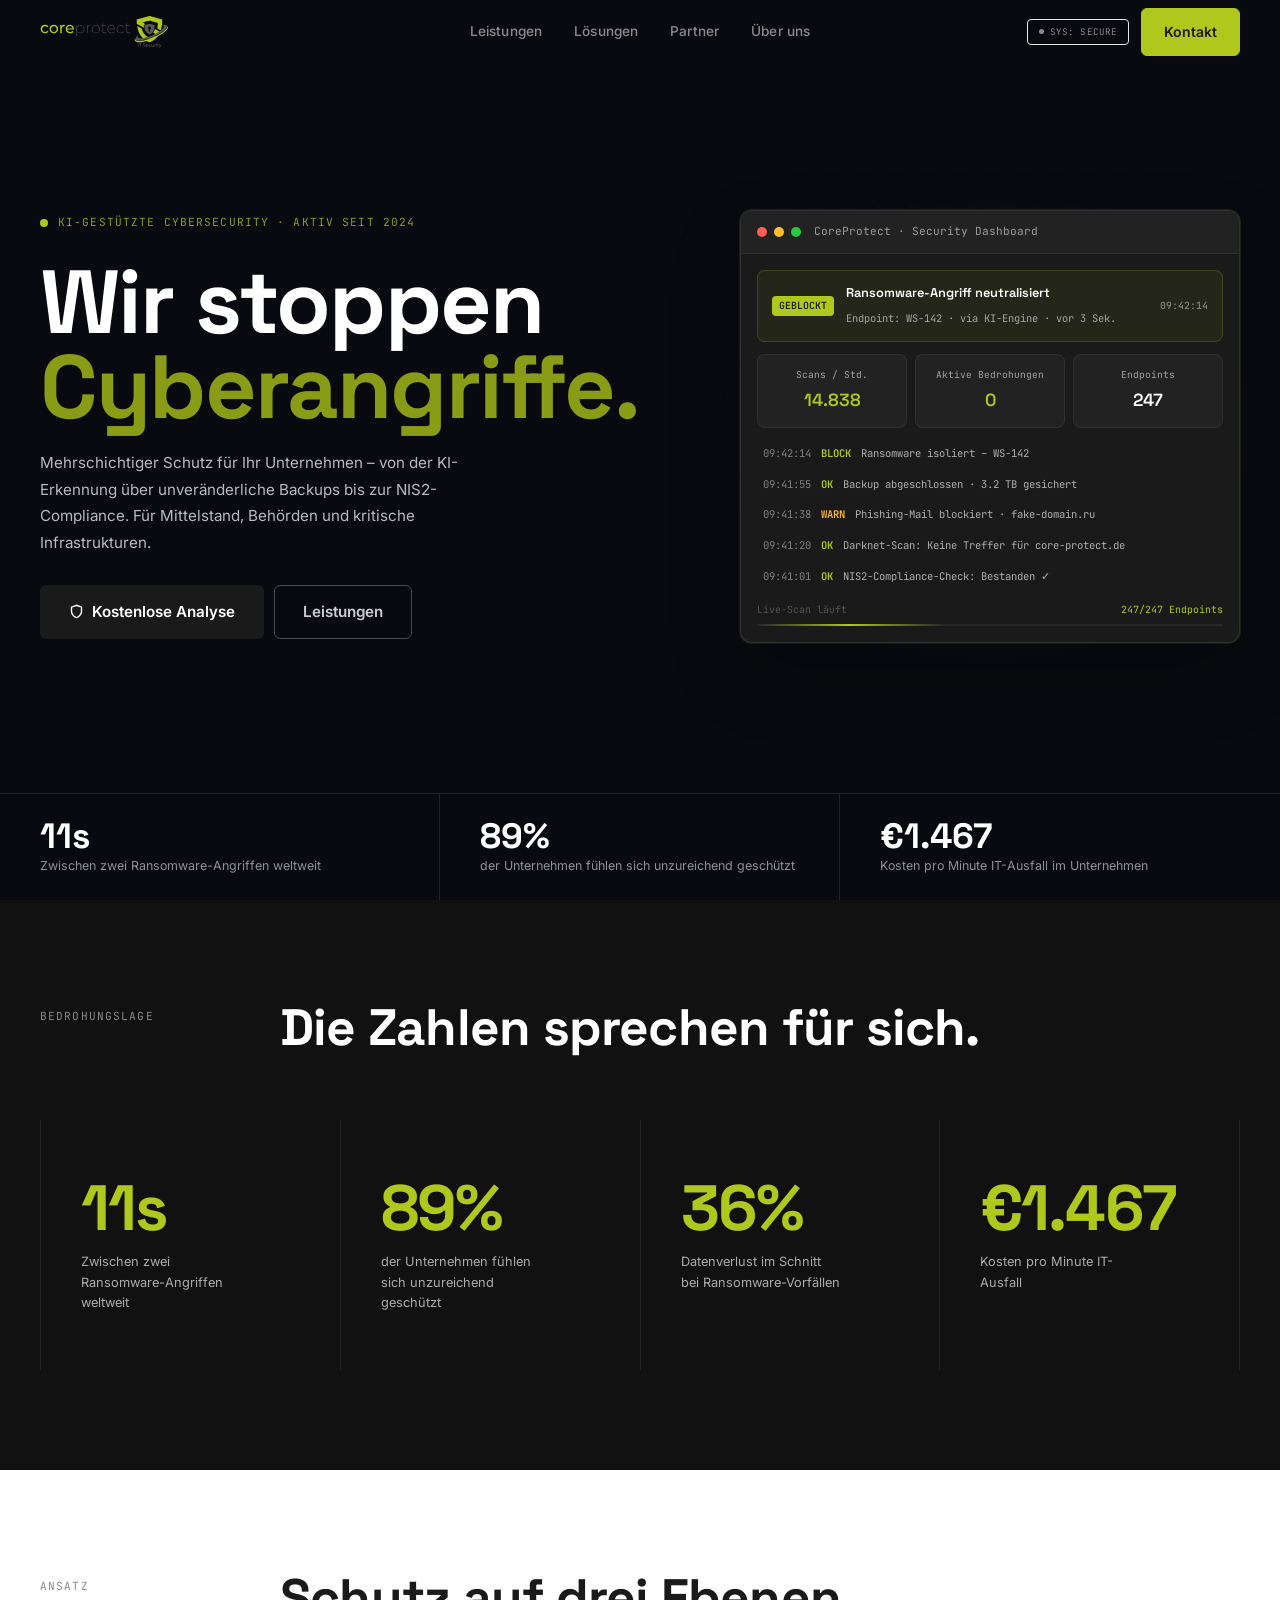
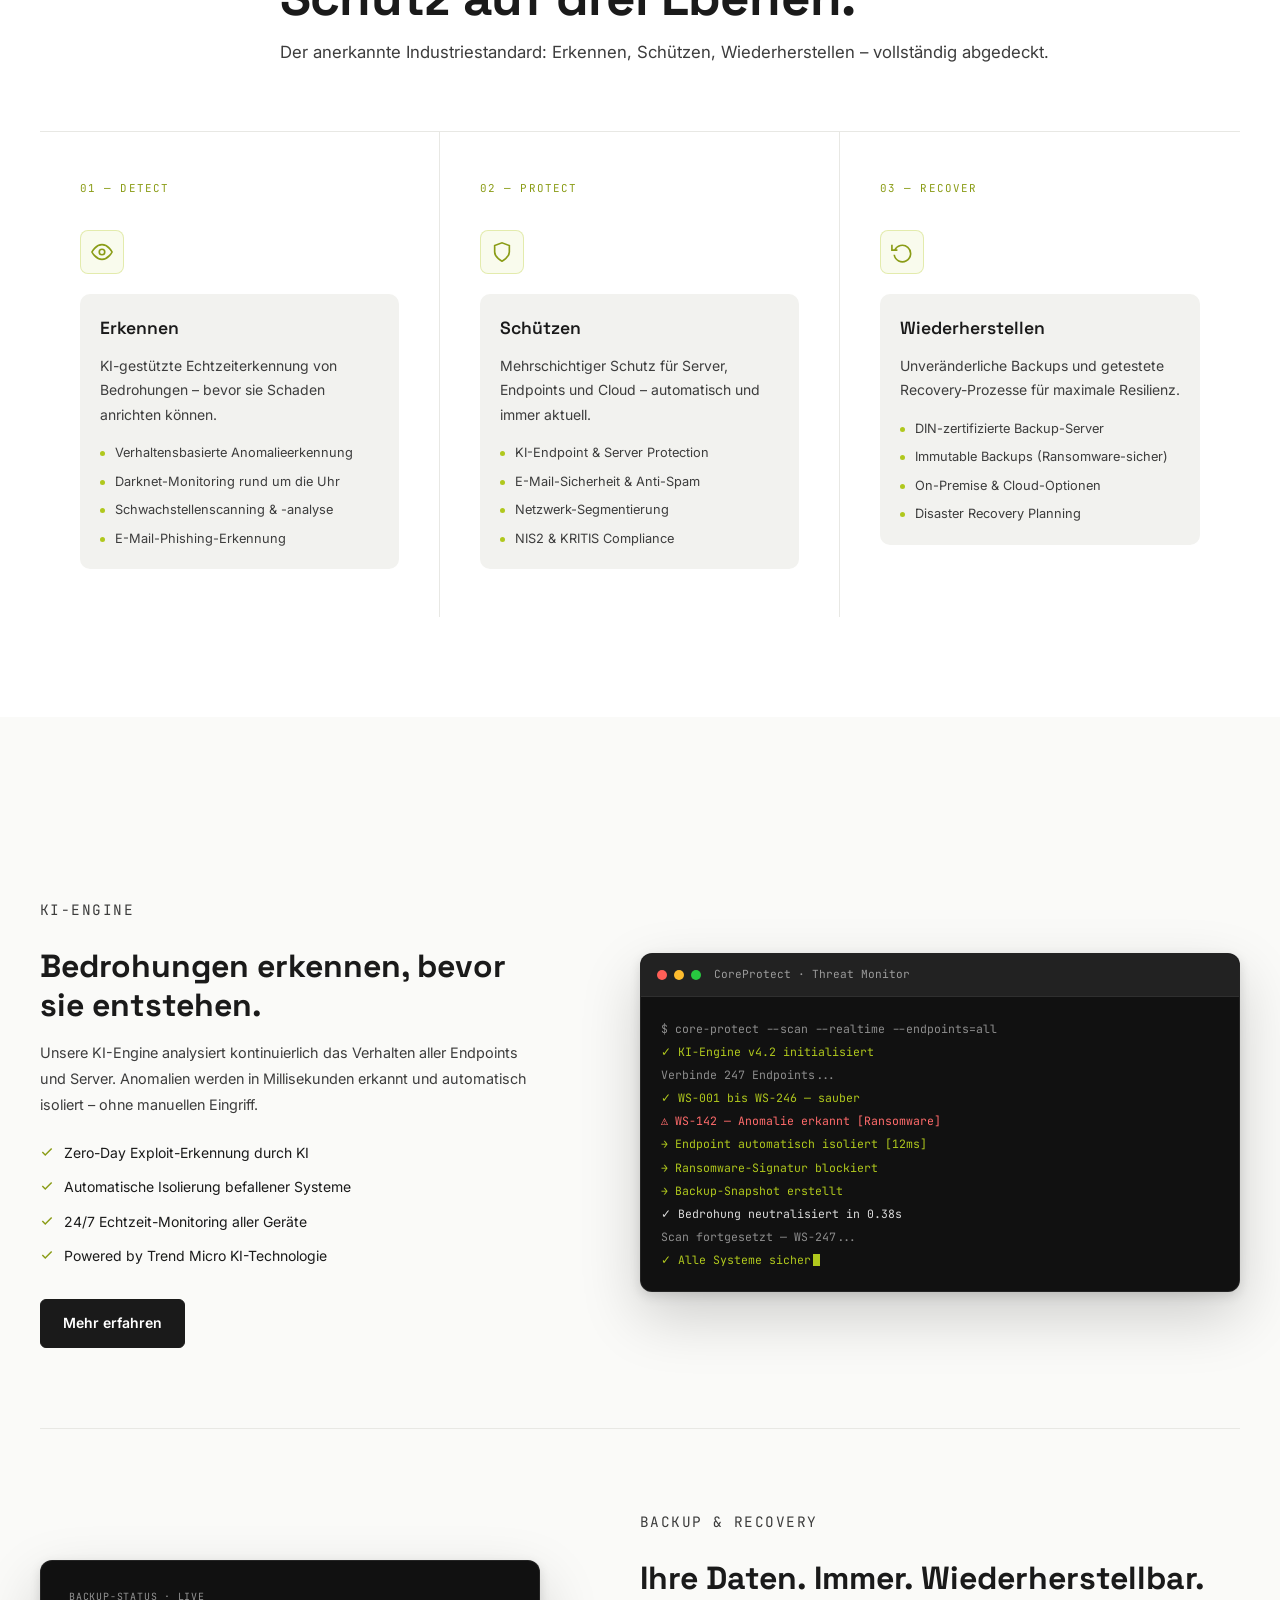
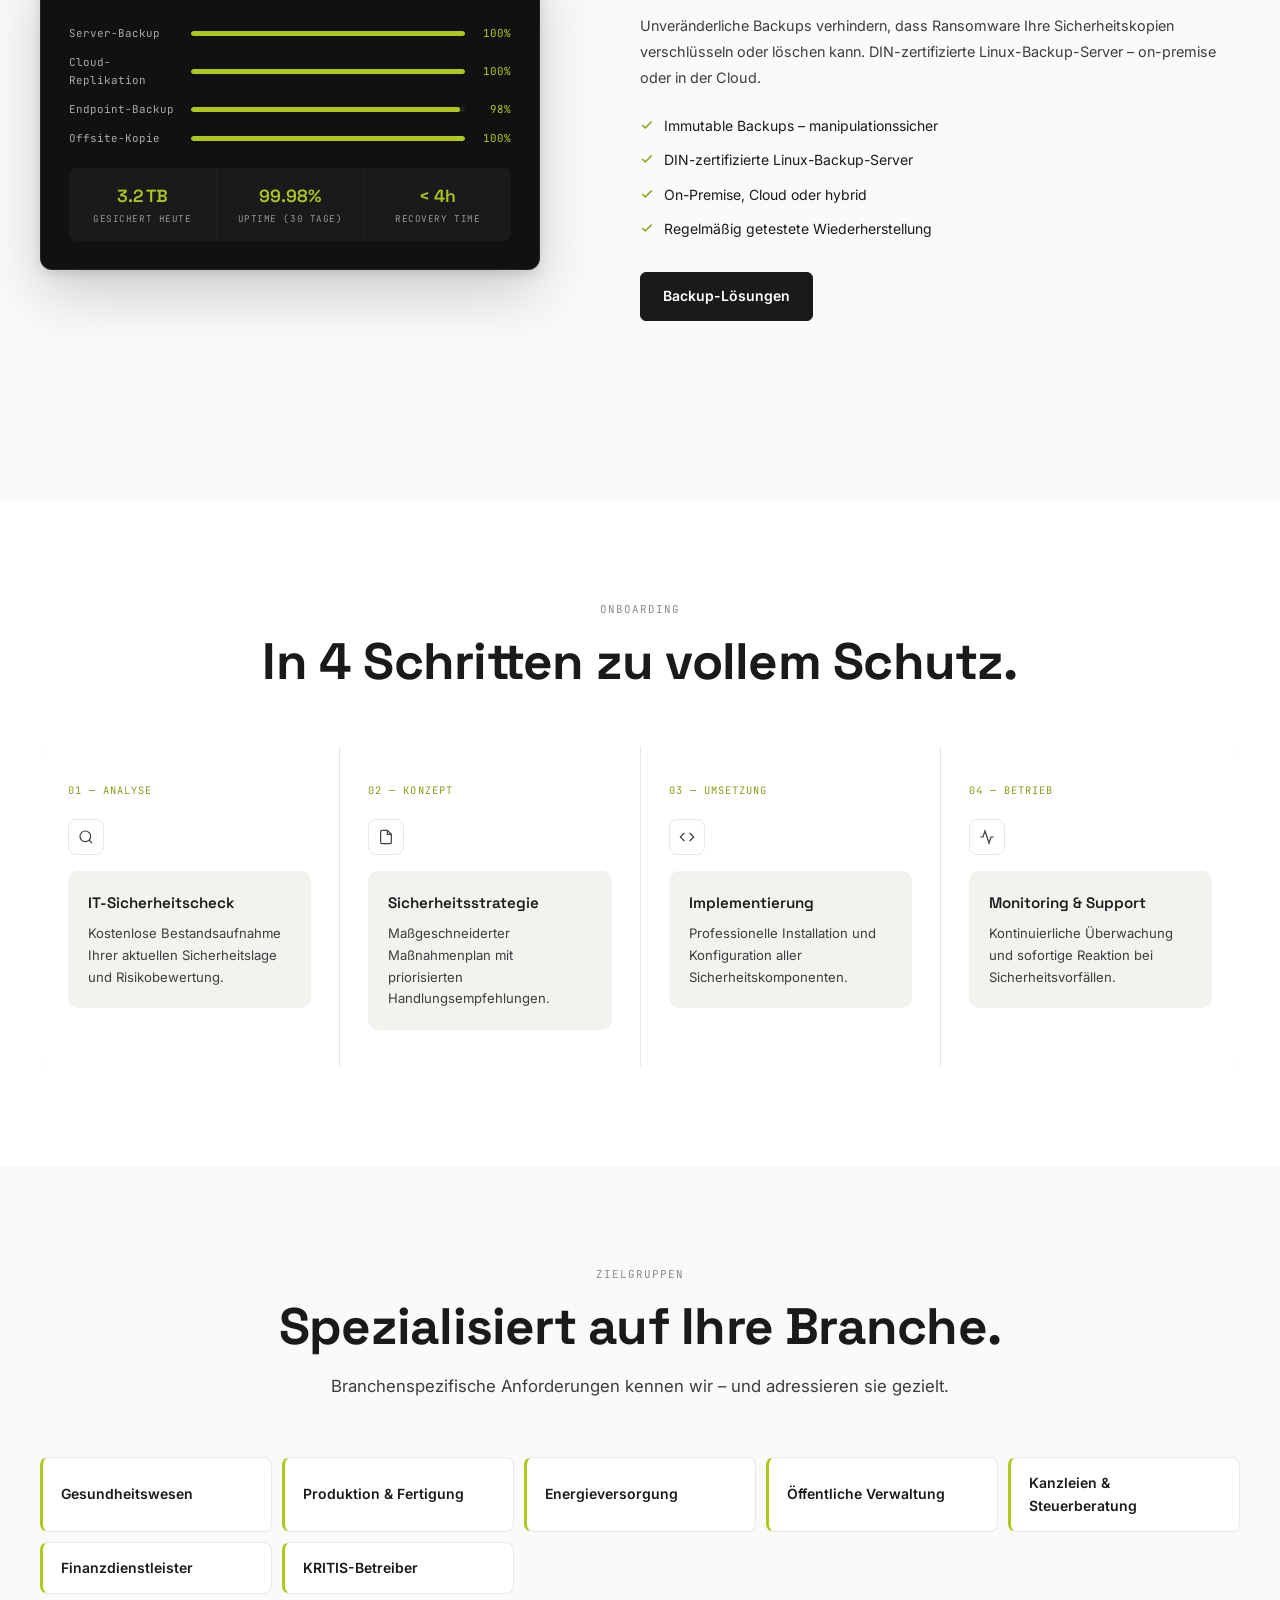
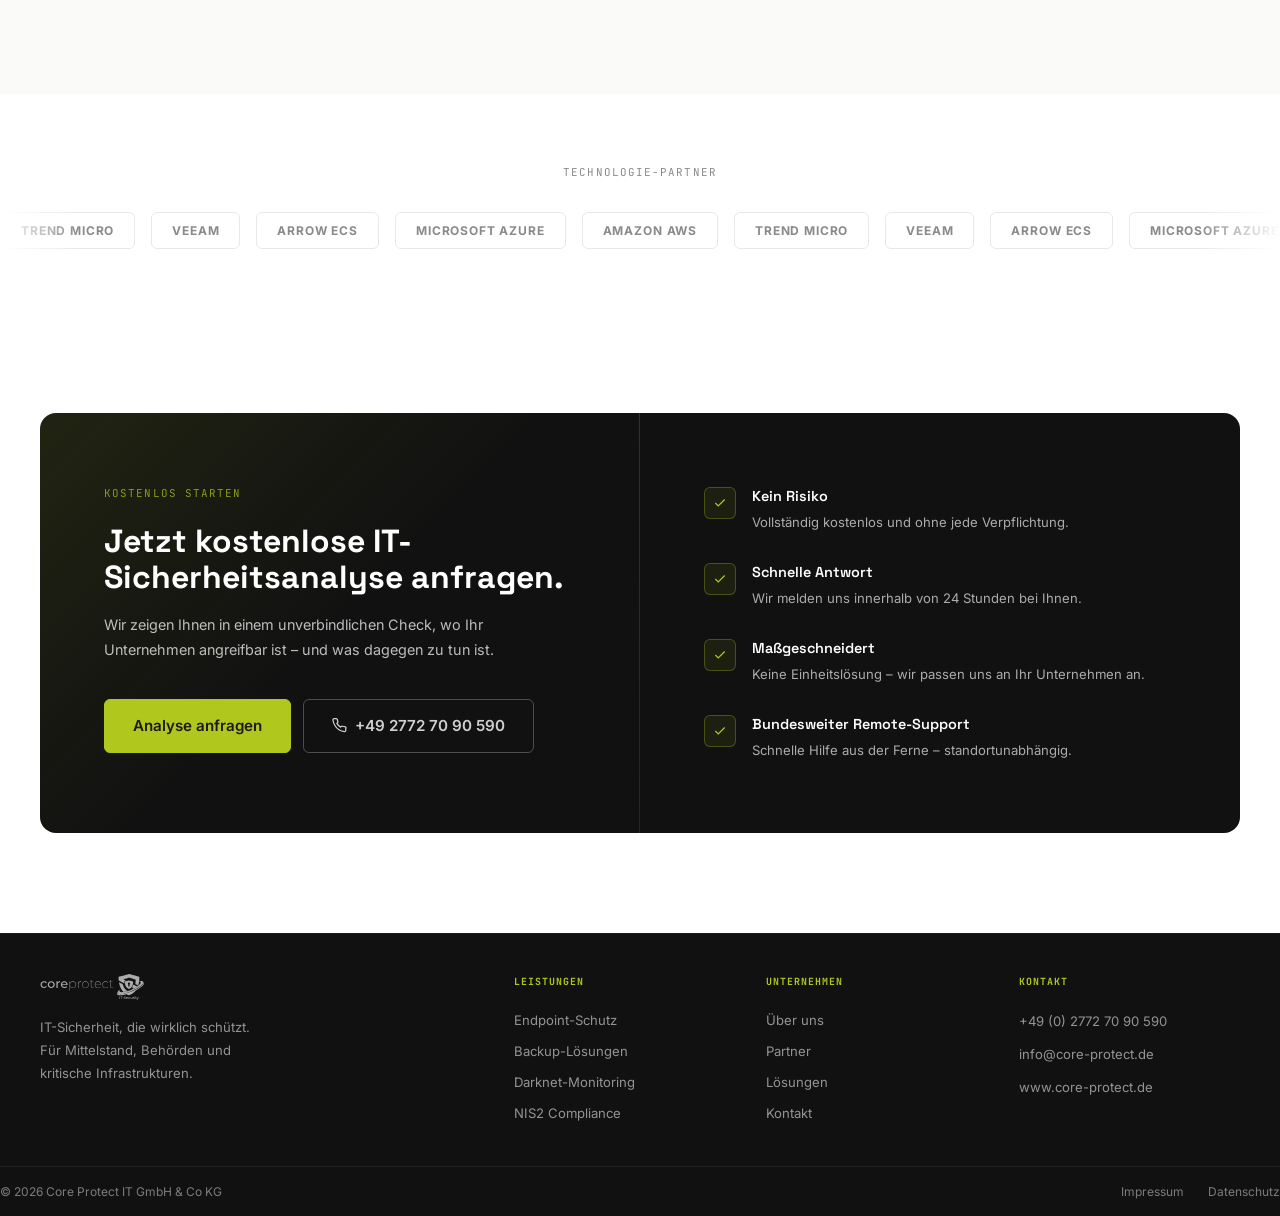
==== commit b0b3f565: "feat: YouTube video background in hero (0:01–0:08 loop) Embeds a muted, autoplaying 7-second clip as" ====
--- a/index.html
+++ b/index.html
@@ -42,6 +42,10 @@
 
   <!-- HERO -->
   <section class="hero">
+    <div class="hero__vid-wrap">
+      <div id="yt-bg"></div>
+    </div>
+    <div class="hero__overlay"></div>
     <div class="hero__top">
       <div class="hero__headline-wrap">
 
@@ -58,7 +62,7 @@
               <svg viewBox="0 0 24 24" fill="none" stroke="currentColor" stroke-width="2.2"><path d="M12 22s8-4 8-10V5l-8-3-8 3v7c0 6 8 10 8 10z"/></svg>
               Kostenlose Analyse
             </a>
-            <a href="leistungen.html" class="btn btn-outline btn-lg">Leistungen</a>
+            <a href="leistungen.html" class="btn btn-outline-white btn-lg">Leistungen</a>
           </div>
         </div>
 
@@ -476,5 +480,6 @@
   </footer>
 
   <script src="js/main.js"></script>
+  <script src="https://www.youtube.com/iframe_api"></script>
 </body>
 </html>
--- a/css/style.css
+++ b/css/style.css
@@ -227,17 +227,51 @@
   min-height: 100vh; display: flex; flex-direction: column;
   justify-content: flex-end; padding: 0;
   position: relative; overflow: hidden;
-  background: var(--white);
-}
-
-/* subtle dot grid */
+  background: var(--d);
+}
+
+/* Video background */
+.hero__vid-wrap {
+  position: absolute; inset: 0;
+  overflow: hidden; z-index: 0; pointer-events: none;
+}
+#yt-bg {
+  position: absolute;
+  top: 50%; left: 50%;
+  transform: translate(-50%, -50%);
+  width: 177.78vh;   /* 16:9 cover */
+  height: 100vh;
+  min-width: 100%;
+  min-height: 56.25vw;
+  border: none;
+}
+
+/* Dark overlay over video */
+.hero__overlay {
+  position: absolute; inset: 0;
+  background: rgba(5, 8, 15, 0.72);
+  z-index: 1; pointer-events: none;
+}
+
+/* subtle dot grid — above overlay */
 .hero::before {
   content: ''; position: absolute; inset: 0; pointer-events: none;
-  background-image: radial-gradient(circle, #d0d0cc 1px, transparent 1px);
+  background-image: radial-gradient(circle, rgba(255,255,255,0.1) 1px, transparent 1px);
   background-size: 32px 32px;
   mask-image: radial-gradient(ellipse 60% 70% at 70% 30%, black 0%, transparent 80%);
-  opacity: 0.5;
-}
+  opacity: 0.5; z-index: 2;
+}
+
+/* Hero content layers above overlay */
+.hero__top, .hero__rule, .hero__bottom { position: relative; z-index: 3; }
+
+/* Text overrides for dark video hero */
+.hero .display { color: #fff; }
+.hero .hero__desc { color: rgba(255,255,255,0.72); }
+.hero .hero__stat-num { color: #fff; }
+.hero .hero__stat-label { color: rgba(255,255,255,0.55); }
+.hero .hero__rule { background: rgba(255,255,255,0.1); }
+.hero .hero__stat-cell { border-color: rgba(255,255,255,0.1); }
 
 .hero__top {
   flex: 1; display: flex; align-items: center;
@@ -489,16 +523,18 @@
 .process-step p  { font-size: 0.82rem; color: var(--ink-2); line-height: 1.65; }
 
 /* ===== Sectors ===== */
-.sectors { display: flex; flex-wrap: wrap; gap: 8px; }
+.sectors { display: grid; grid-template-columns: repeat(auto-fill, minmax(200px, 1fr)); gap: 10px; }
 .sector {
-  display: flex; align-items: center; gap: 8px;
-  border: 1px solid var(--rule); background: var(--white);
-  border-radius: 6px; padding: 10px 18px;
-  font-size: 0.85rem; font-weight: 500; color: var(--ink-2);
-  transition: border-color var(--t), color var(--t);
-}
-.sector:hover { border-color: var(--green); color: var(--ink); }
-.sector-dot { width: 5px; height: 5px; border-radius: 50%; background: var(--green); flex-shrink: 0; }
+  display: flex; align-items: center; gap: 12px;
+  background: var(--white);
+  border: 1px solid var(--rule);
+  border-left: 3px solid var(--green);
+  border-radius: 8px; padding: 14px 18px;
+  font-size: 0.875rem; font-weight: 600; color: var(--ink);
+  transition: background var(--t), border-color var(--t);
+}
+.sector:hover { background: var(--bg-off); border-color: var(--green); }
+.sector-dot { display: none; }
 
 /* ===== Marquee ===== */
 .marquee-wrap { overflow: hidden; position: relative; }
@@ -609,14 +645,14 @@
 .form-note { font-size: 0.75rem; color: var(--ink-3); }
 
 /* ===== Footer ===== */
-.footer { background: var(--d); padding: 64px 0 0; border-top: 1px solid rgba(255,255,255,.05); }
-.footer__grid { display: grid; grid-template-columns: 2fr 1fr 1fr 1fr; gap: 48px; padding-bottom: 48px; border-bottom: 1px solid rgba(255,255,255,.07); }
+.footer { background: var(--d); padding: 40px 0 0; border-top: 1px solid rgba(255,255,255,.05); }
+.footer__grid { display: grid; grid-template-columns: 2fr 1fr 1fr 1fr; gap: 32px; padding-bottom: 32px; border-bottom: 1px solid rgba(255,255,255,.07); }
 .footer__brand img { height: 26px; filter: brightness(0) invert(1); opacity: 0.65; margin-bottom: 16px; }
 .footer__brand p { font-size: 0.82rem; color: rgba(255,255,255,.55); max-width: 220px; line-height: 1.75; }
 .footer__col h5 { font-family: var(--font-mono); font-size: 0.62rem; letter-spacing: 0.1em; text-transform: uppercase; color: var(--green); margin-bottom: 20px; }
 .footer__col a, .footer__col p { display: block; font-size: 0.82rem; color: rgba(255,255,255,.55); margin-bottom: 10px; font-weight: 400; transition: color var(--t); }
 .footer__col a:hover { color: #fff; }
-.footer__btm { display: flex; justify-content: space-between; align-items: center; padding: 20px 0; font-size: 0.75rem; color: rgba(255,255,255,.45); }
+.footer__btm { display: flex; justify-content: space-between; align-items: center; padding: 14px 0; font-size: 0.75rem; color: rgba(255,255,255,.45); }
 .footer__btm a { color: rgba(255,255,255,.45); }
 .footer__btm a:hover { color: var(--green); }
 .footer__btm-links { display: flex; gap: 24px; }
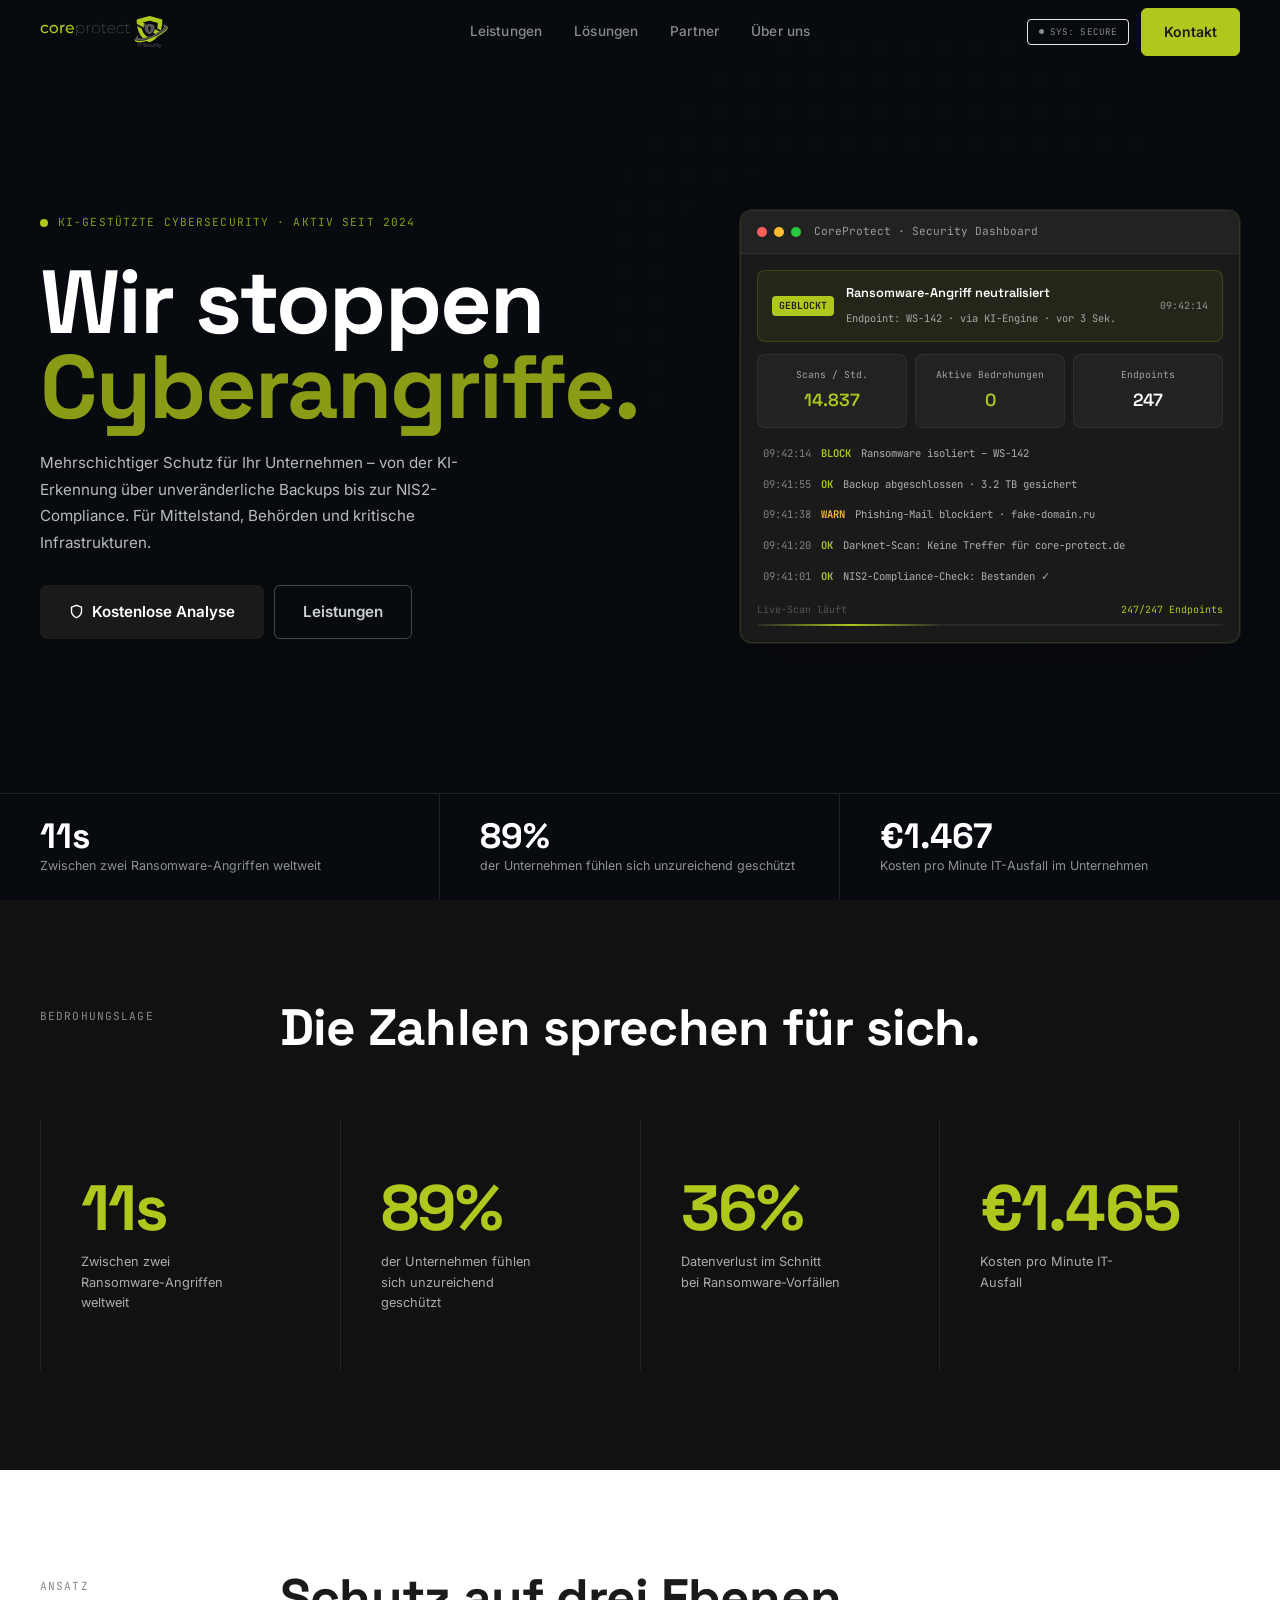
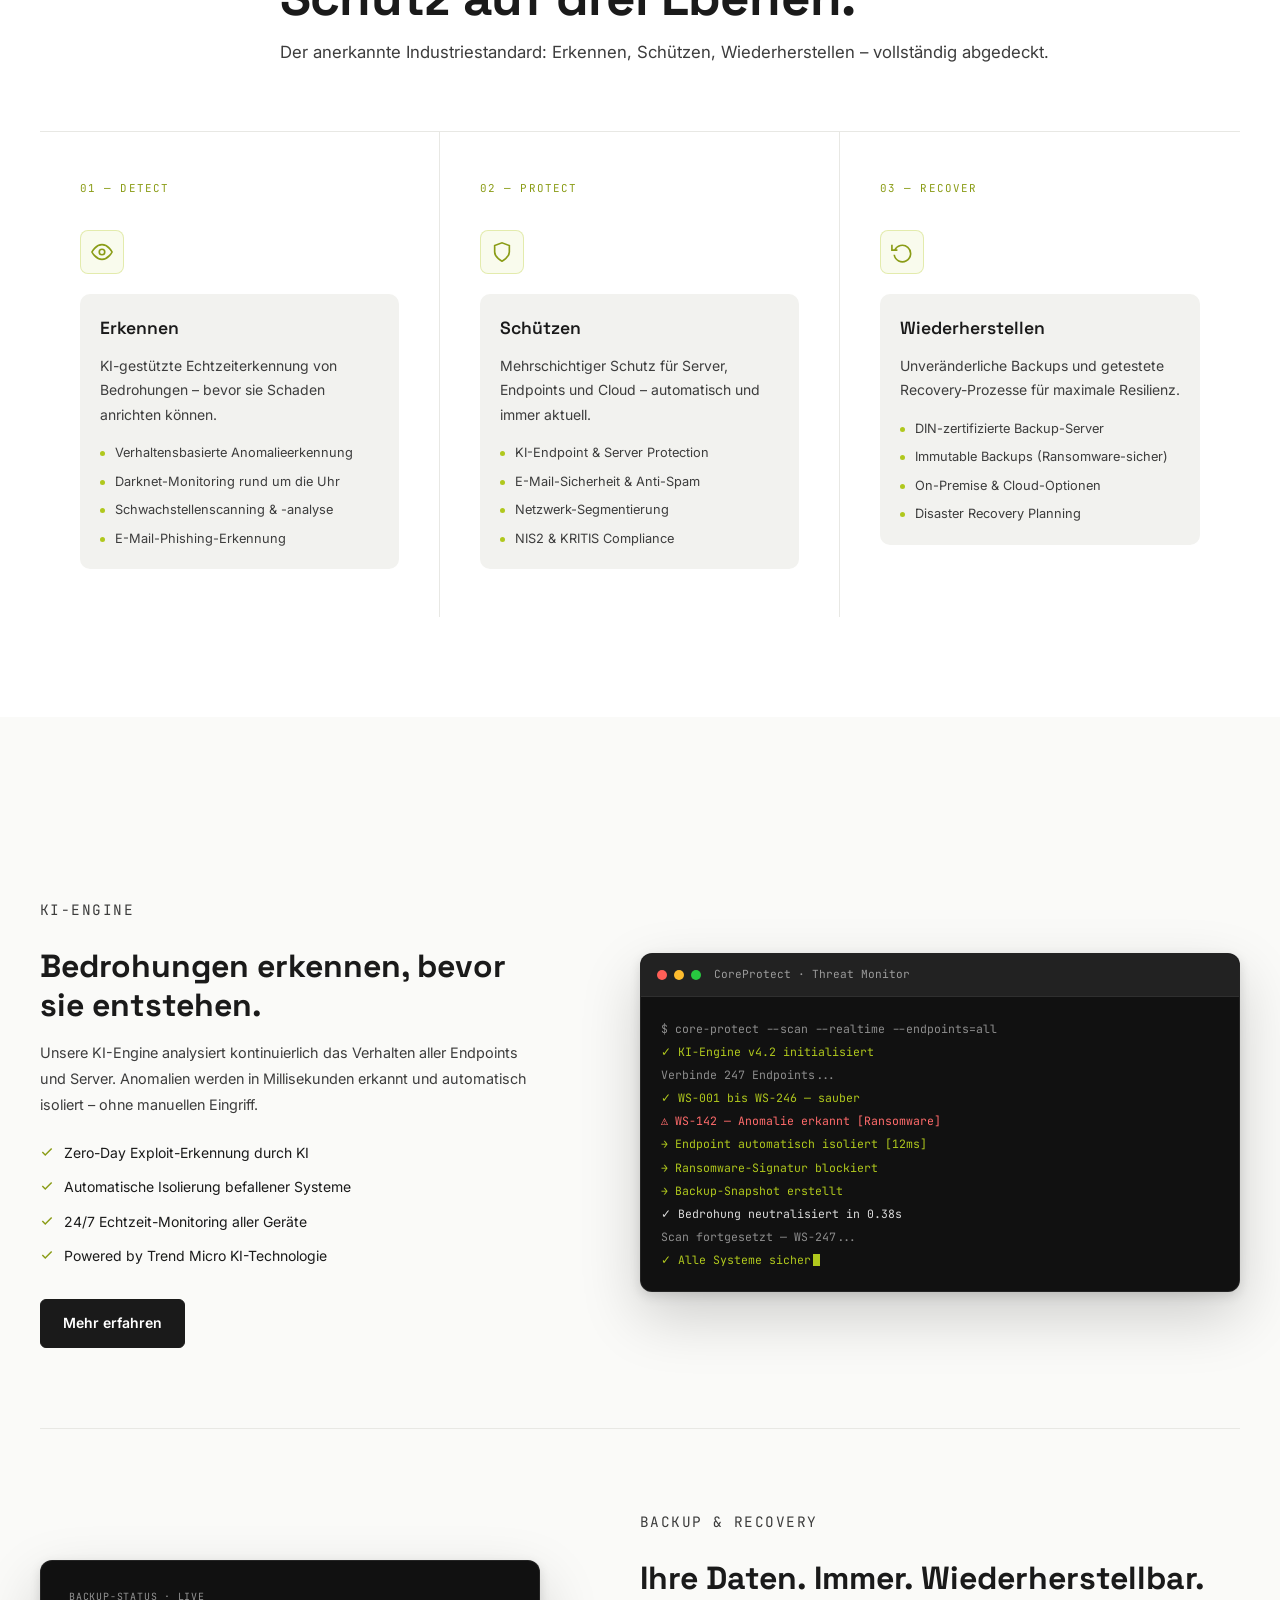
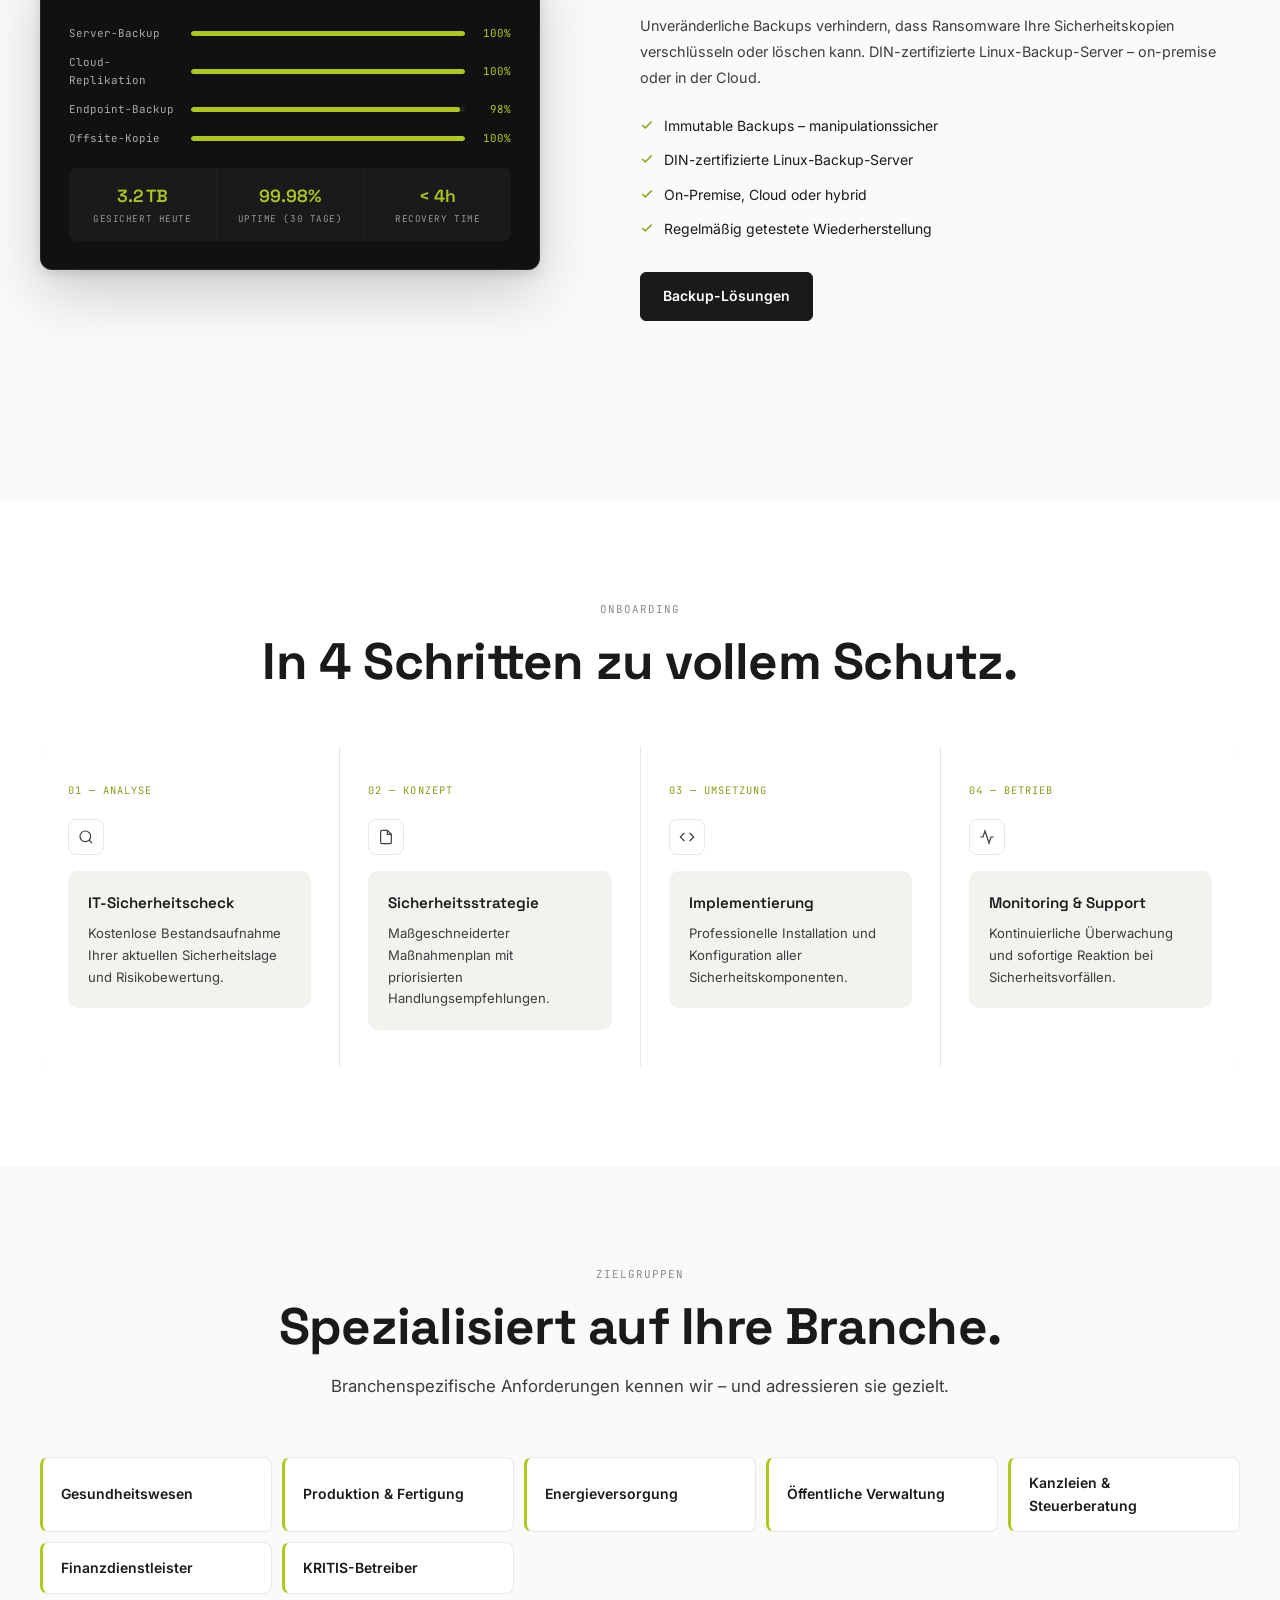
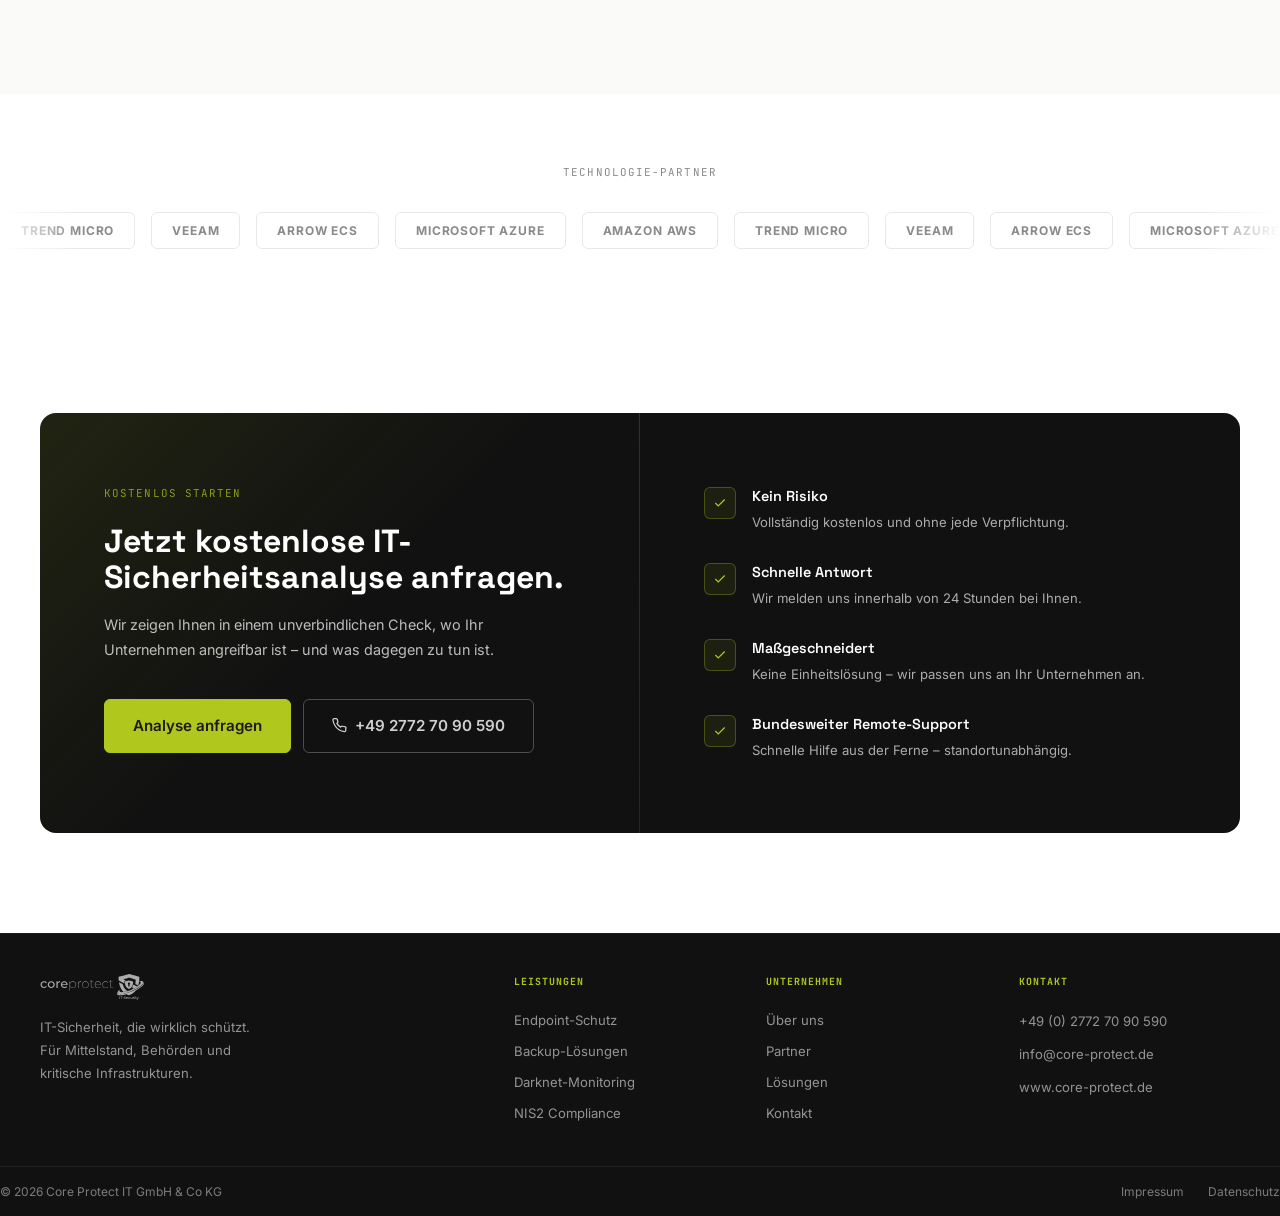
==== commit 76114ab1: "fix: replace YT JS API with direct iframe embed for reliable autoplay Co-Authored-By: Claude Sonnet " ====
--- a/index.html
+++ b/index.html
@@ -43,7 +43,11 @@
   <!-- HERO -->
   <section class="hero">
     <div class="hero__vid-wrap">
-      <div id="yt-bg"></div>
+      <iframe id="yt-bg"
+        src="https://www.youtube.com/embed/xhulhRiYiQw?autoplay=1&mute=1&controls=0&loop=1&playlist=xhulhRiYiQw&start=1&end=8&playsinline=1&rel=0&disablekb=1&fs=0&iv_load_policy=3&modestbranding=1&enablejsapi=1"
+        allow="autoplay; encrypted-media"
+        allowfullscreen frameborder="0"
+      ></iframe>
     </div>
     <div class="hero__overlay"></div>
     <div class="hero__top">
@@ -480,6 +484,5 @@
   </footer>
 
   <script src="js/main.js"></script>
-  <script src="https://www.youtube.com/iframe_api"></script>
 </body>
 </html>
--- a/css/style.css
+++ b/css/style.css
@@ -239,18 +239,20 @@
   position: absolute;
   top: 50%; left: 50%;
   transform: translate(-50%, -50%);
-  width: 177.78vh;   /* 16:9 cover */
+  width: 177.78vh;
   height: 100vh;
   min-width: 100%;
   min-height: 56.25vw;
   border: none;
-}
-
-/* Dark overlay over video */
+  pointer-events: none;
+}
+
+/* Dark overlay — rendered above iframe via isolation */
 .hero__overlay {
   position: absolute; inset: 0;
-  background: rgba(5, 8, 15, 0.72);
+  background: rgba(5, 8, 15, 0.76);
   z-index: 1; pointer-events: none;
+  transform: translateZ(0); /* force compositing layer above iframe */
 }
 
 /* subtle dot grid — above overlay */
@@ -737,6 +739,7 @@
   .wrap, .wrap--sm, .wrap--lg { padding: 0 20px; }
   .hero__top { padding: 90px 20px 40px; }
   .hero__visual { display: none; }
+  .hero__vid-wrap { display: none; }
   .hero__bottom { grid-template-columns: 1fr; padding: 0 20px; }
   .hero__stat-cell { border-right: none; border-bottom: 1px solid var(--rule); padding: 20px 0; }
   .hero__stat-cell:first-child { padding-left: 0; }
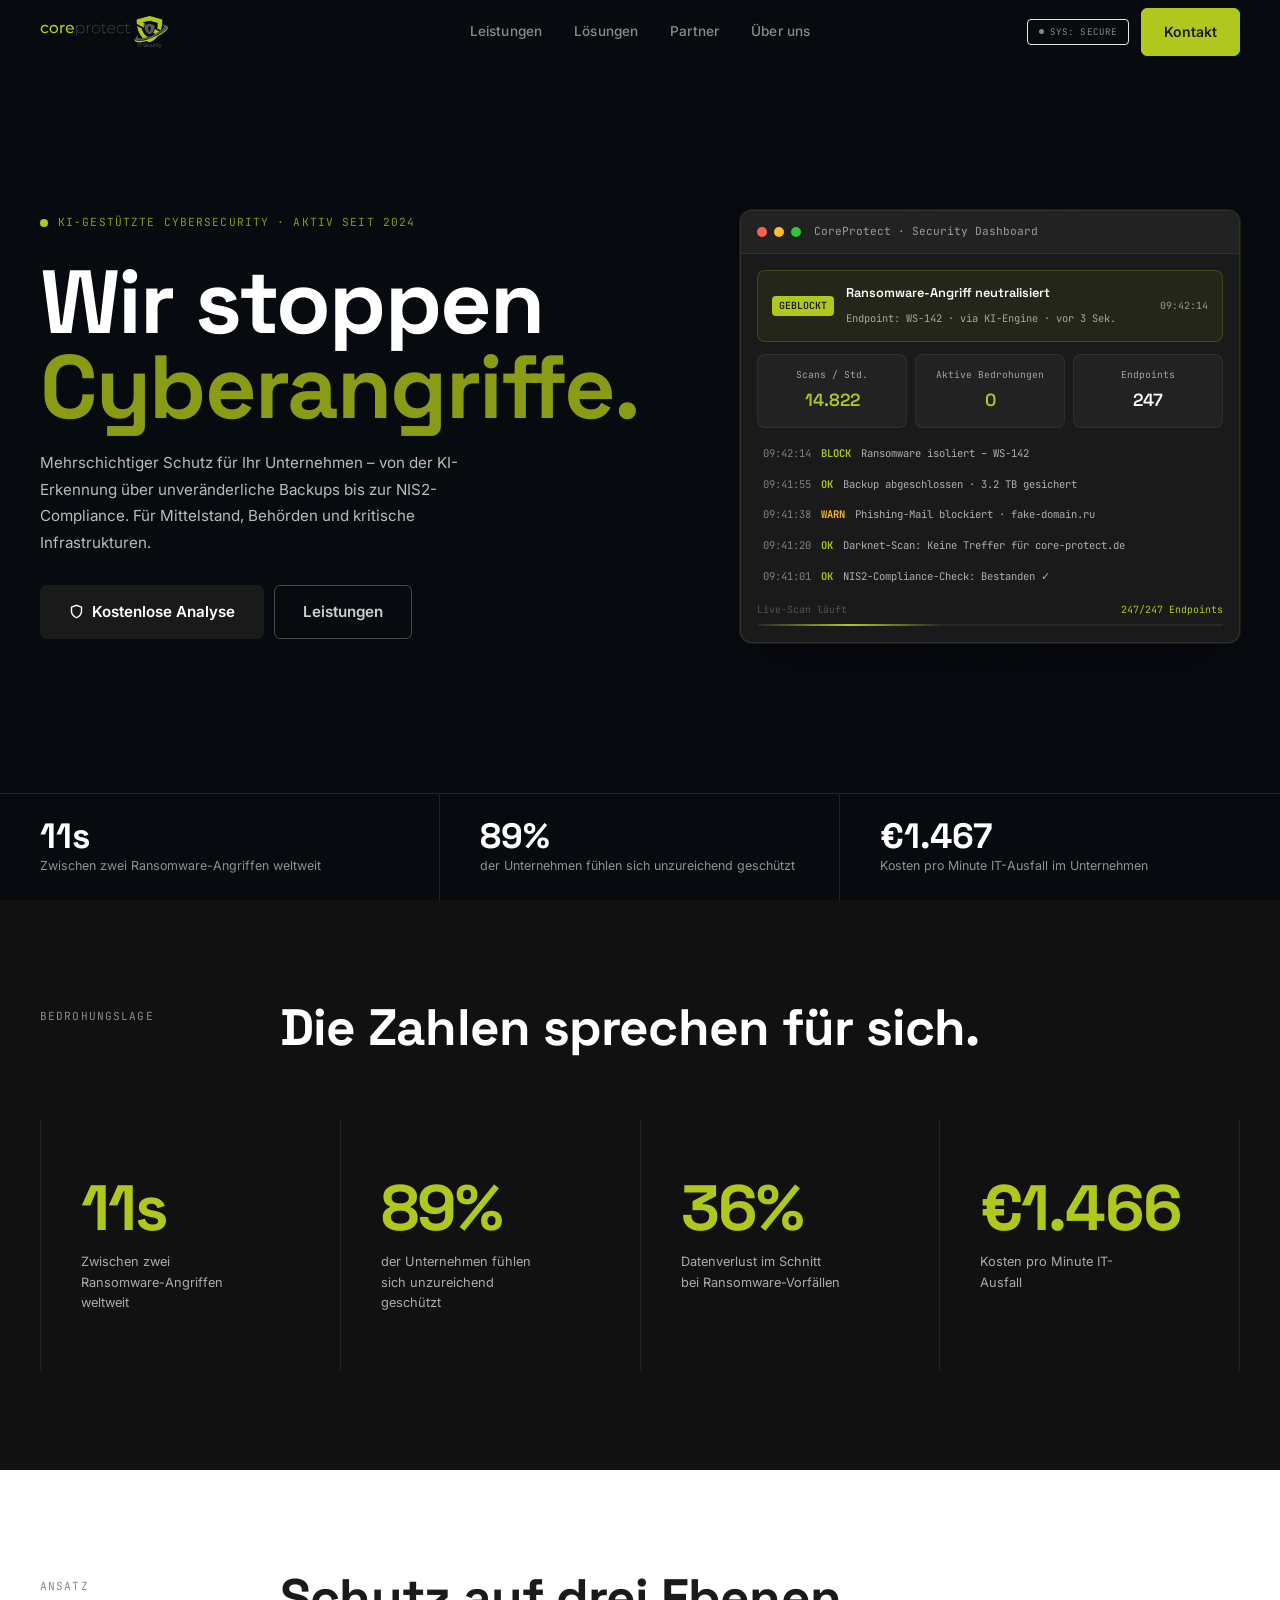
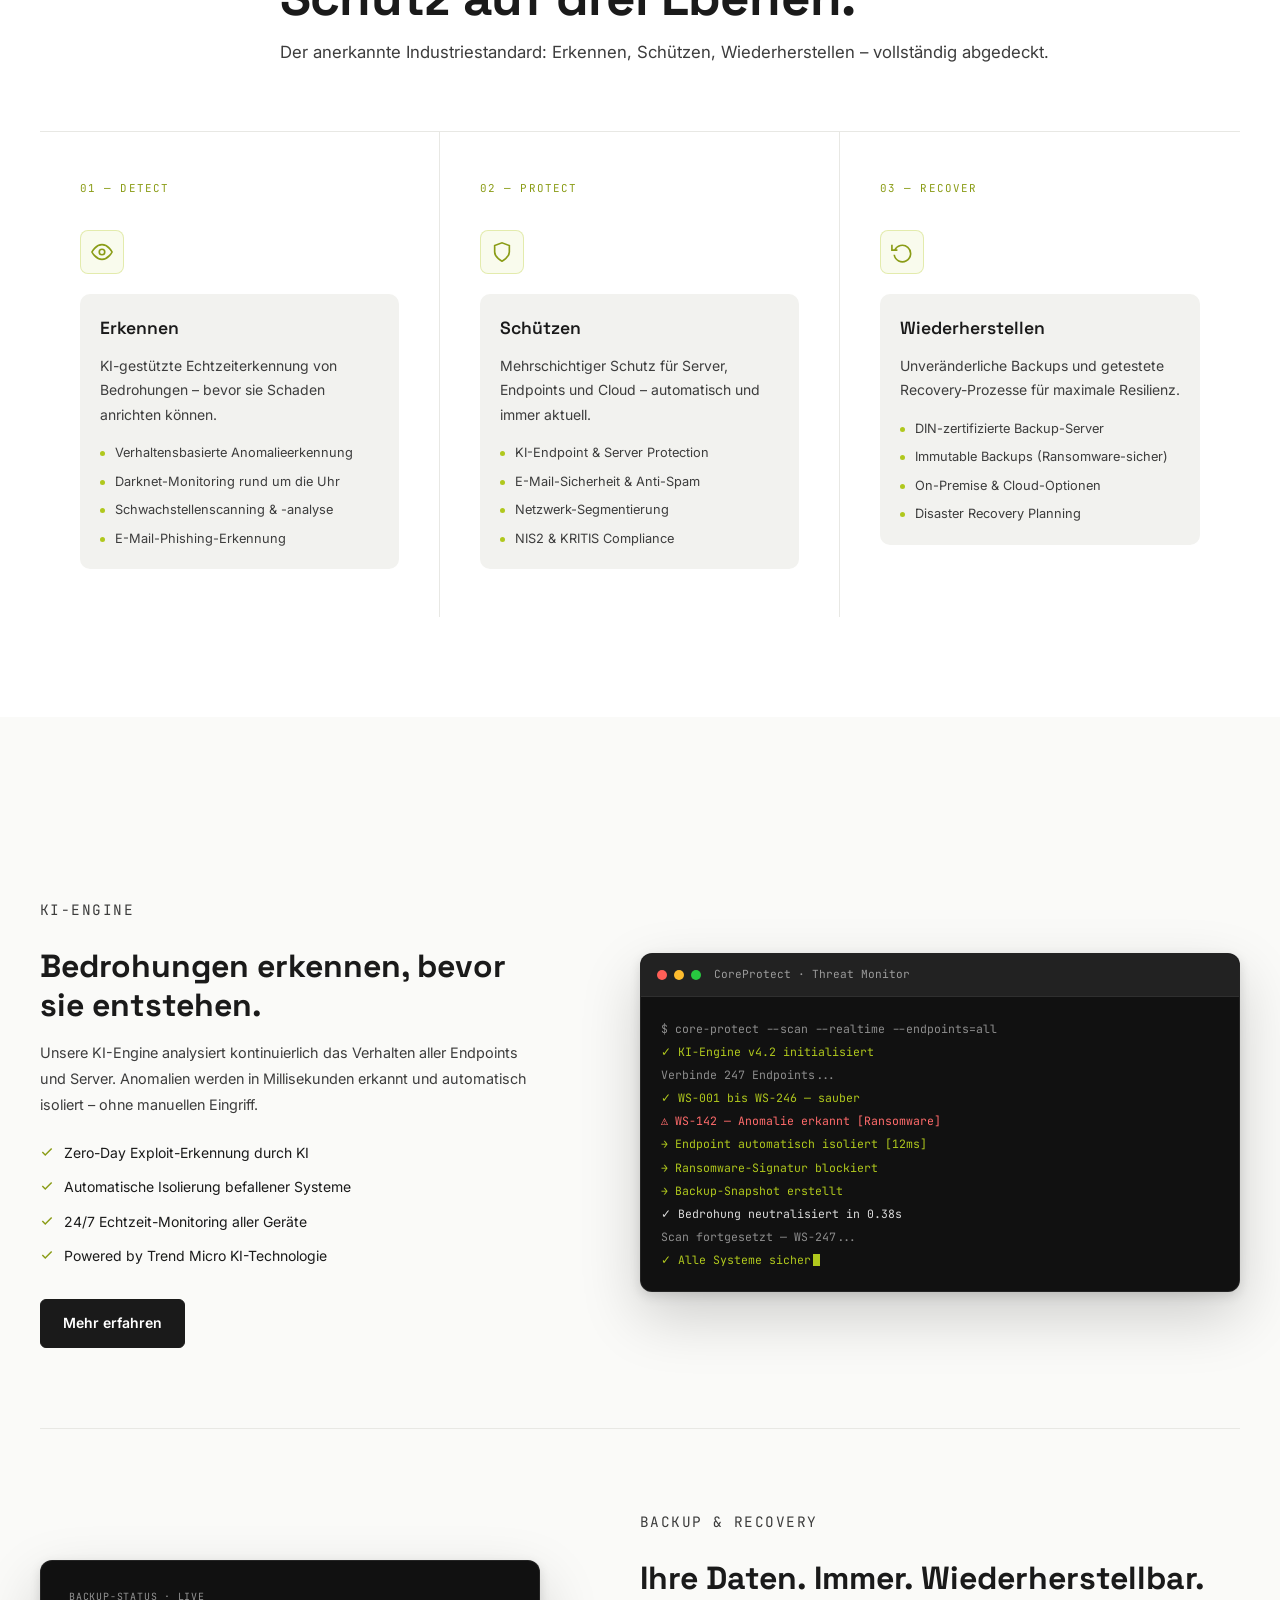
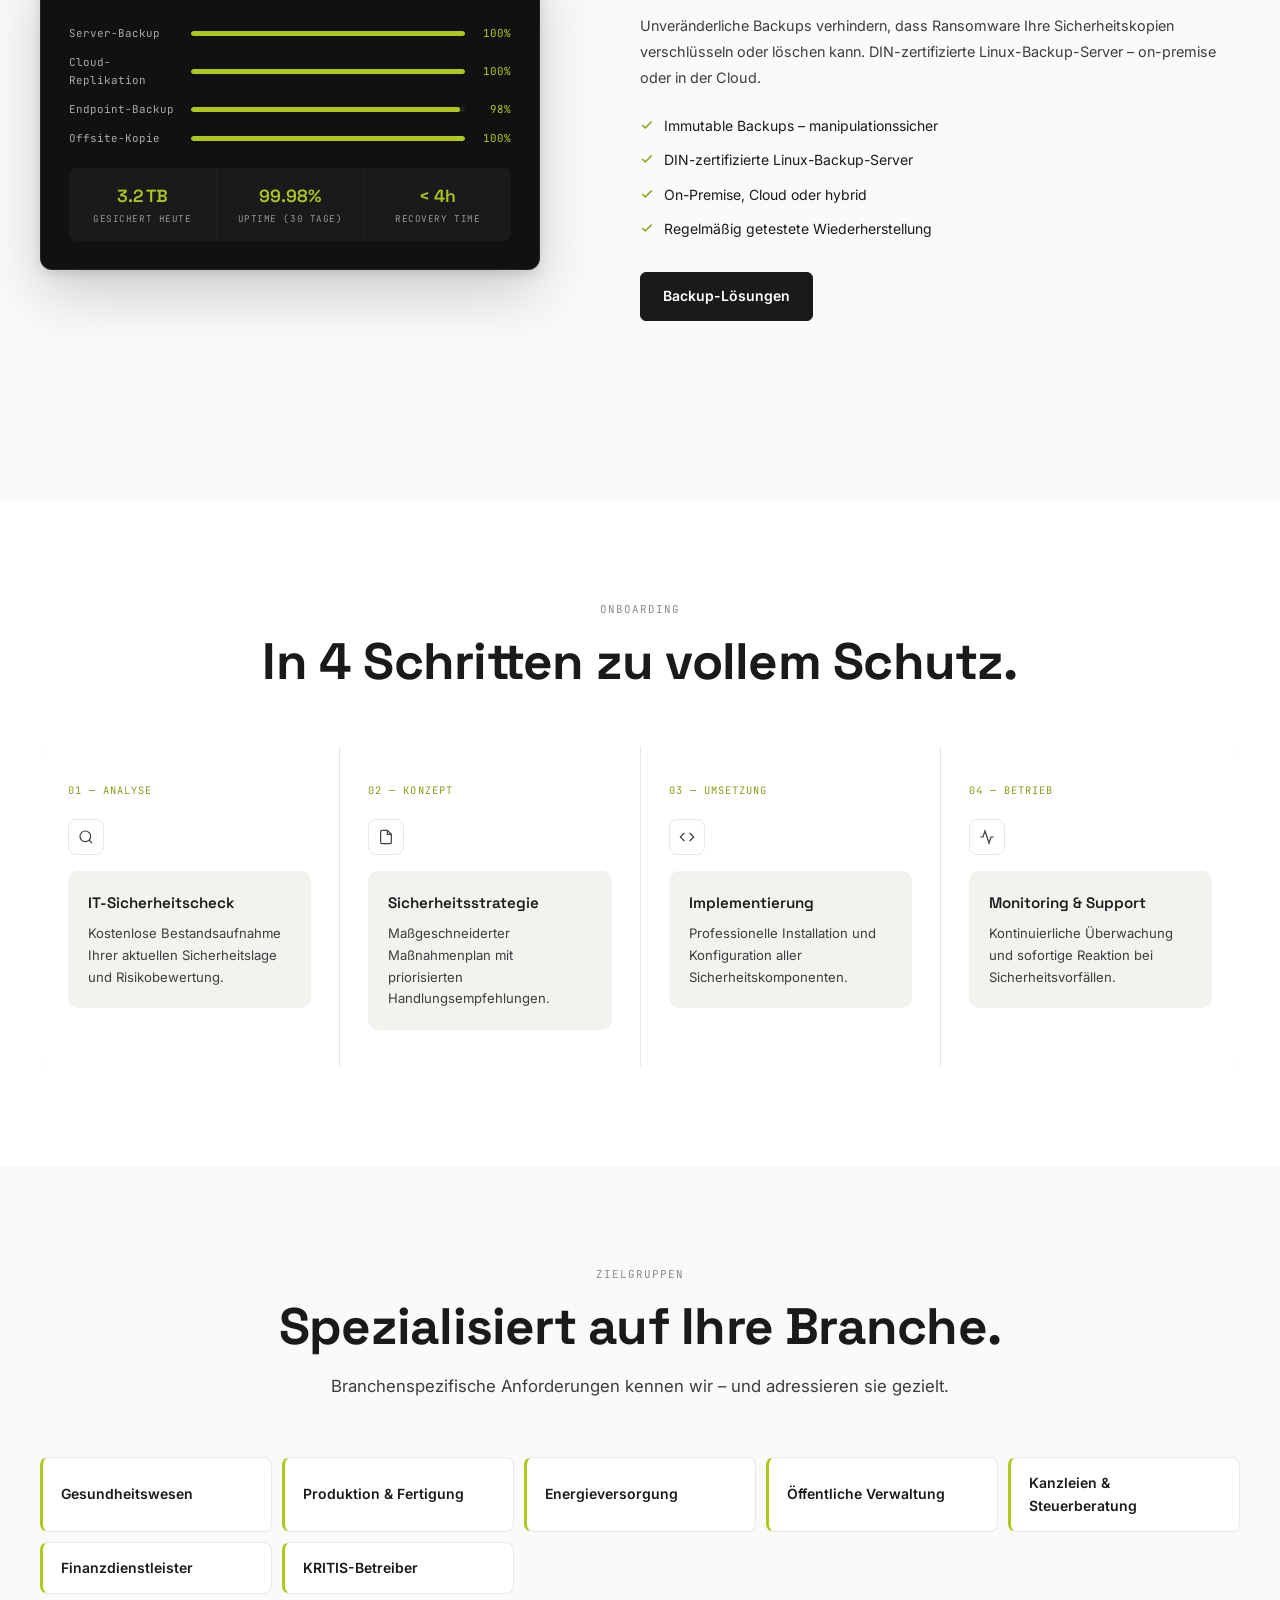
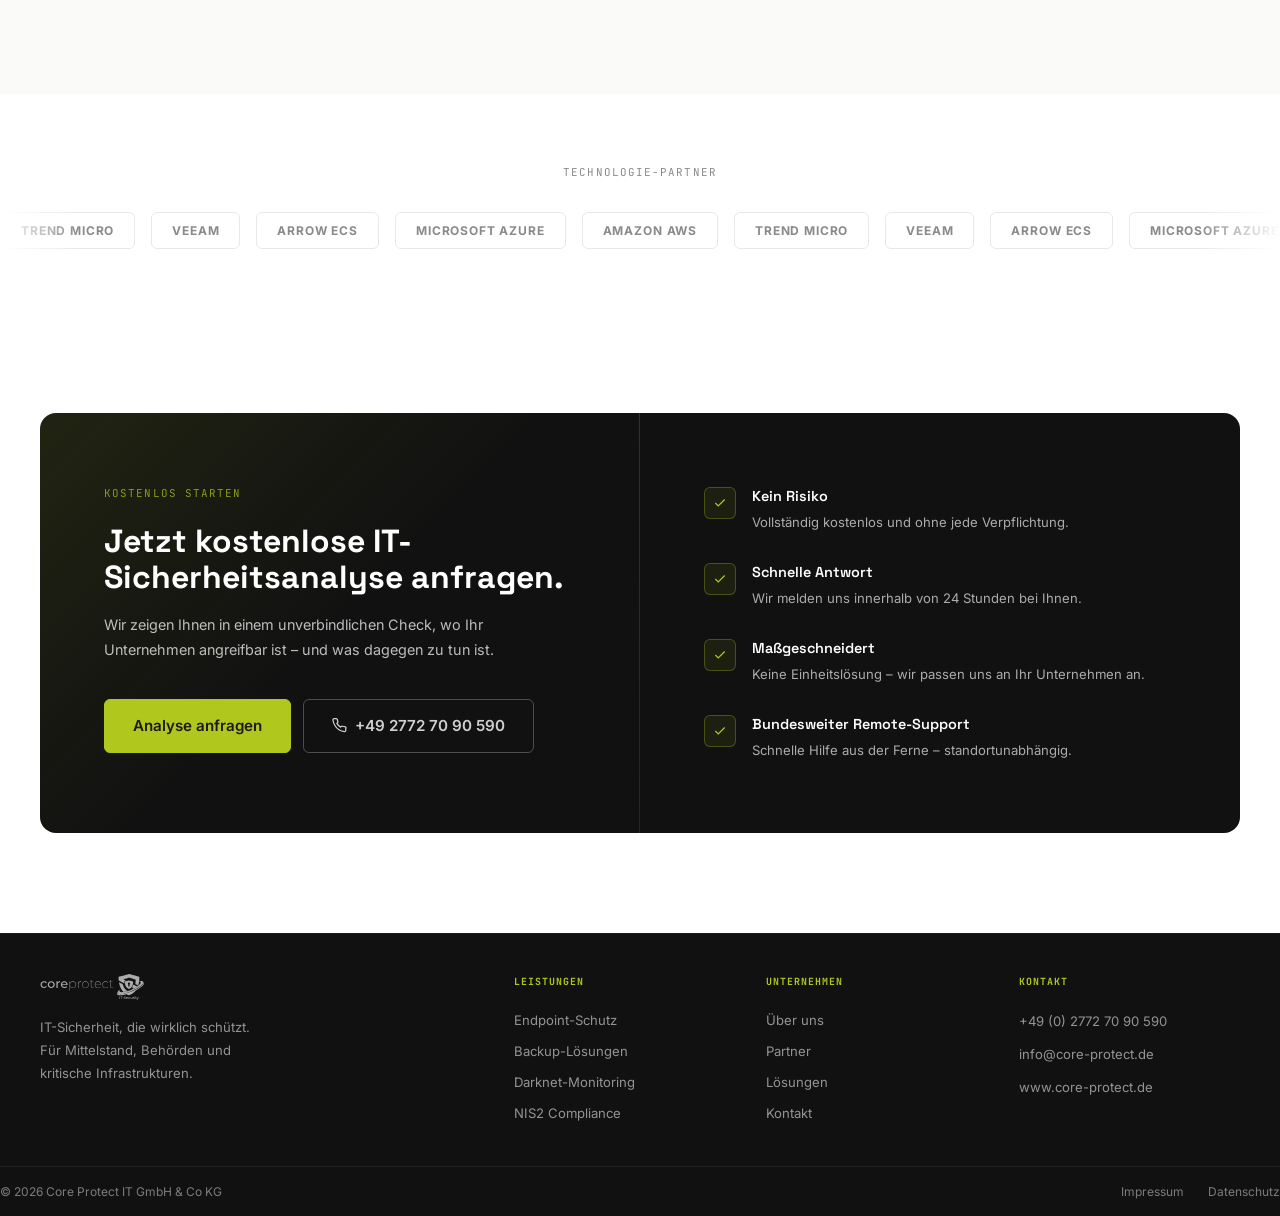
==== commit a8f5db09: "fix: block YT title bar and controls reliably - Increase vid-wrap offset to -120px to clip title bar" ====
--- a/index.html
+++ b/index.html
@@ -49,6 +49,7 @@
         allowfullscreen frameborder="0"
       ></iframe>
     </div>
+    <div class="hero__vid-block"></div>
     <div class="hero__overlay"></div>
     <div class="hero__top">
       <div class="hero__headline-wrap">
--- a/css/style.css
+++ b/css/style.css
@@ -230,9 +230,10 @@
   background: var(--d);
 }
 
-/* Video background */
+/* Video background — top:-120px clips YT title bar via overflow:hidden on .hero */
 .hero__vid-wrap {
-  position: absolute; inset: 0;
+  position: absolute;
+  top: -120px; left: 0; right: 0; bottom: 0;
   overflow: hidden; z-index: 0; pointer-events: none;
 }
 #yt-bg {
@@ -246,13 +247,16 @@
   border: none;
   pointer-events: none;
 }
-
-/* Dark overlay — rendered above iframe via isolation */
+/* Explicit block div in HTML catches mouse events — YT controls never appear */
+.hero__vid-block {
+  position: absolute; inset: 0; z-index: 1;
+}
+/* Dark overlay */
 .hero__overlay {
   position: absolute; inset: 0;
   background: rgba(5, 8, 15, 0.76);
-  z-index: 1; pointer-events: none;
-  transform: translateZ(0); /* force compositing layer above iframe */
+  z-index: 2; pointer-events: none;
+  transform: translateZ(0);
 }
 
 /* subtle dot grid — above overlay */
@@ -261,11 +265,11 @@
   background-image: radial-gradient(circle, rgba(255,255,255,0.1) 1px, transparent 1px);
   background-size: 32px 32px;
   mask-image: radial-gradient(ellipse 60% 70% at 70% 30%, black 0%, transparent 80%);
-  opacity: 0.5; z-index: 2;
+  opacity: 0.5; z-index: 3;
 }
 
 /* Hero content layers above overlay */
-.hero__top, .hero__rule, .hero__bottom { position: relative; z-index: 3; }
+.hero__top, .hero__rule, .hero__bottom { position: relative; z-index: 4; }
 
 /* Text overrides for dark video hero */
 .hero .display { color: #fff; }
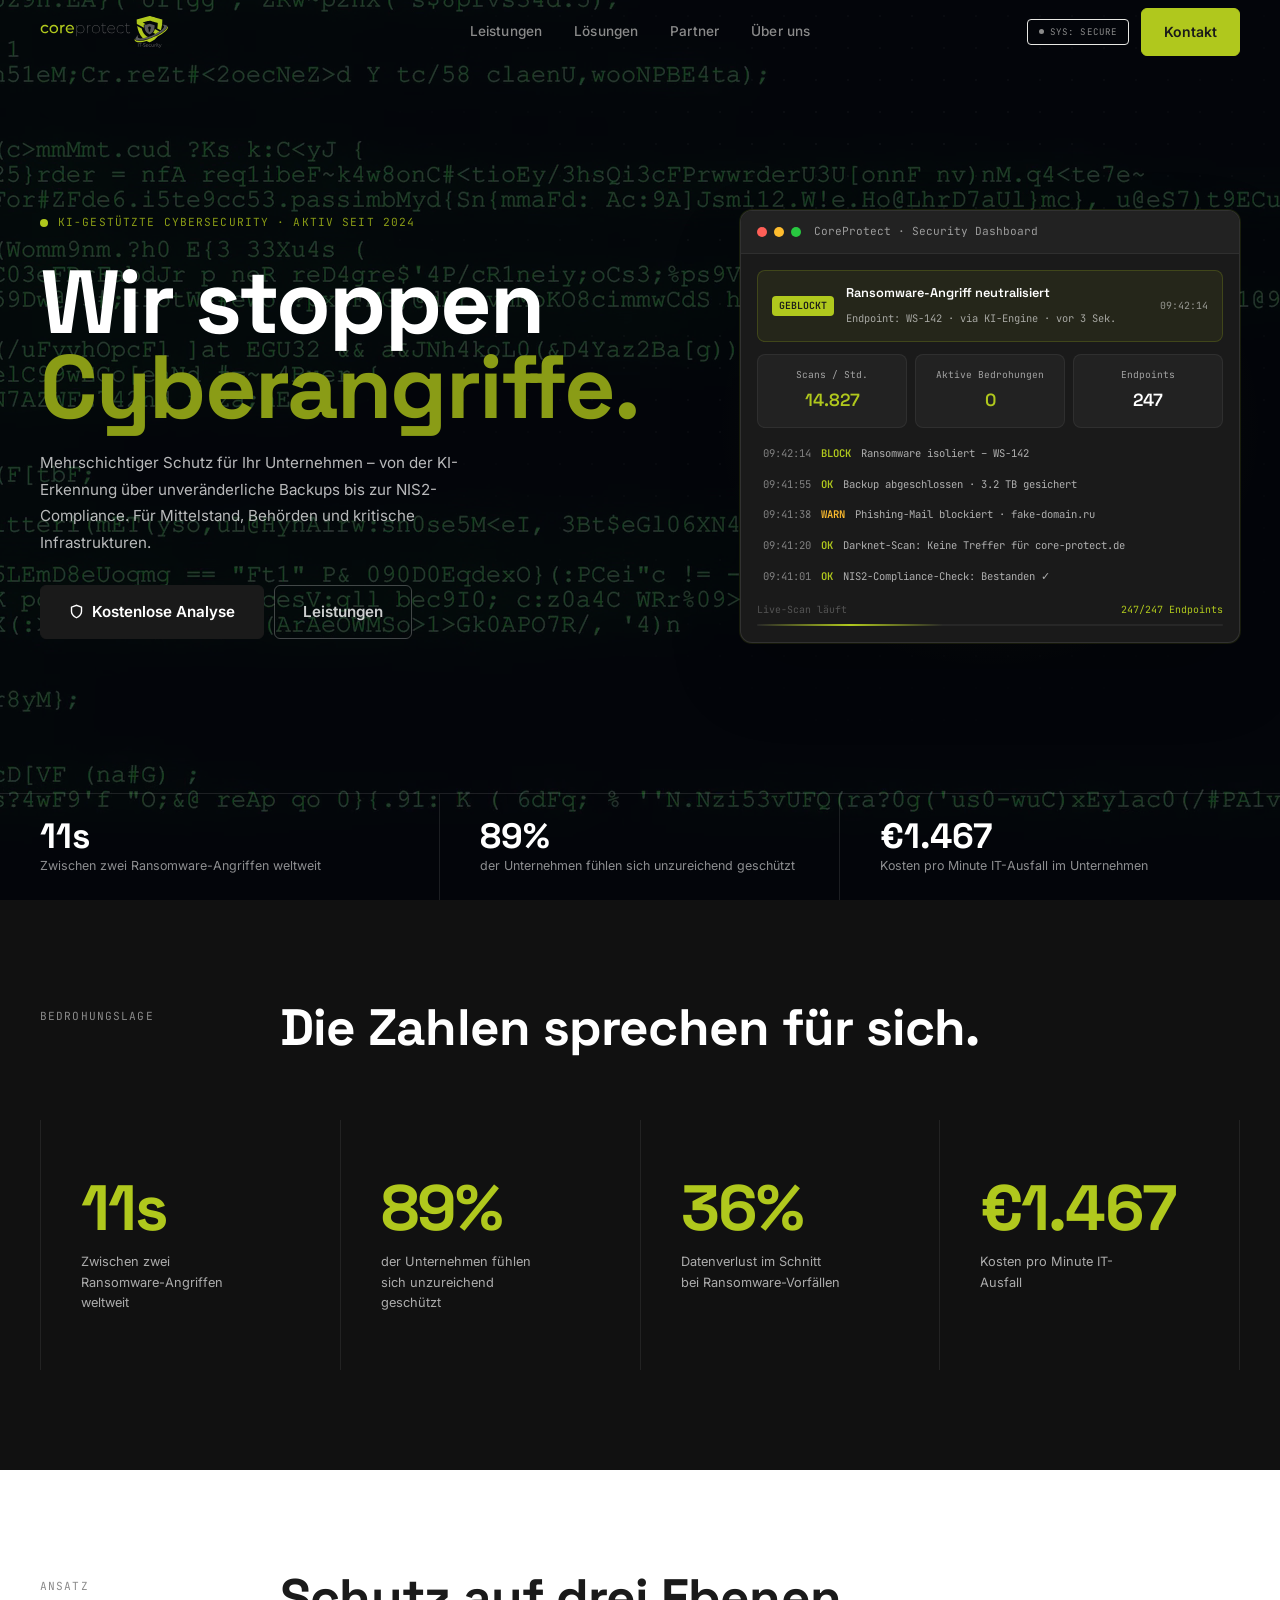
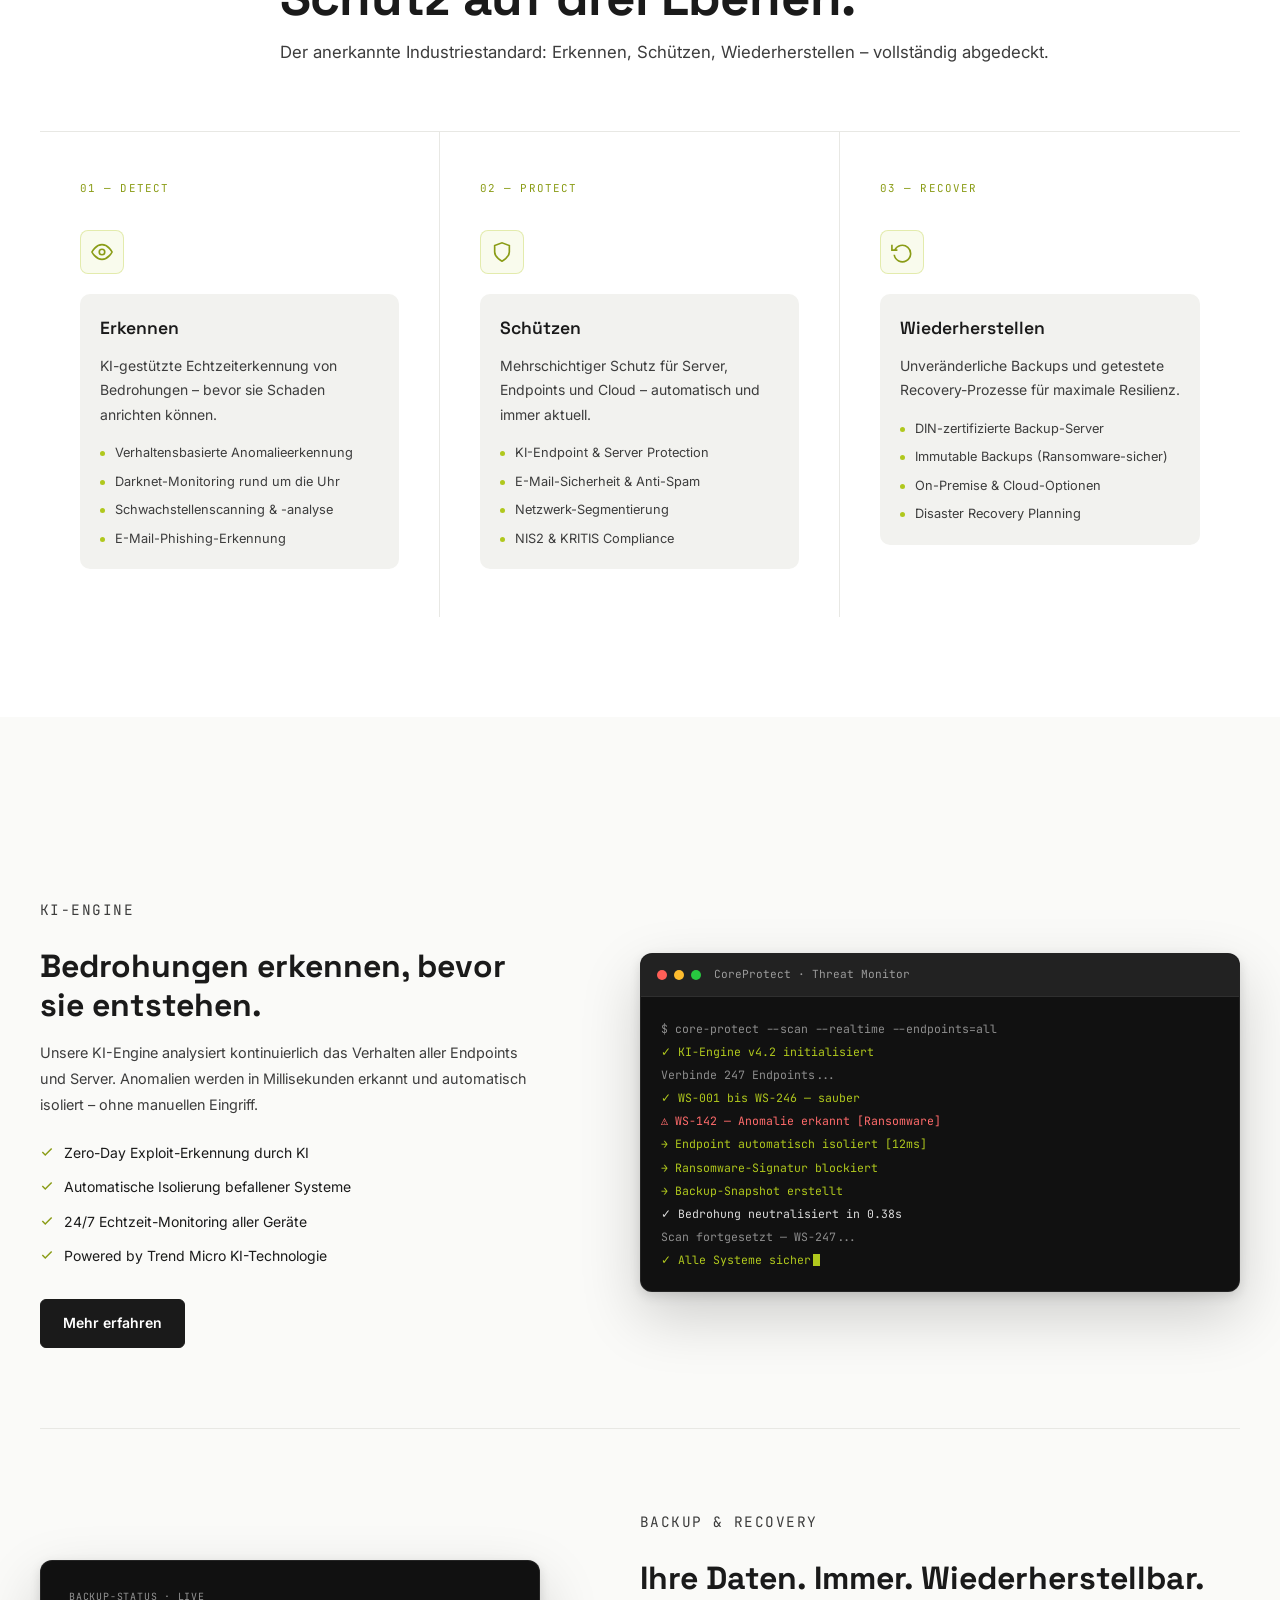
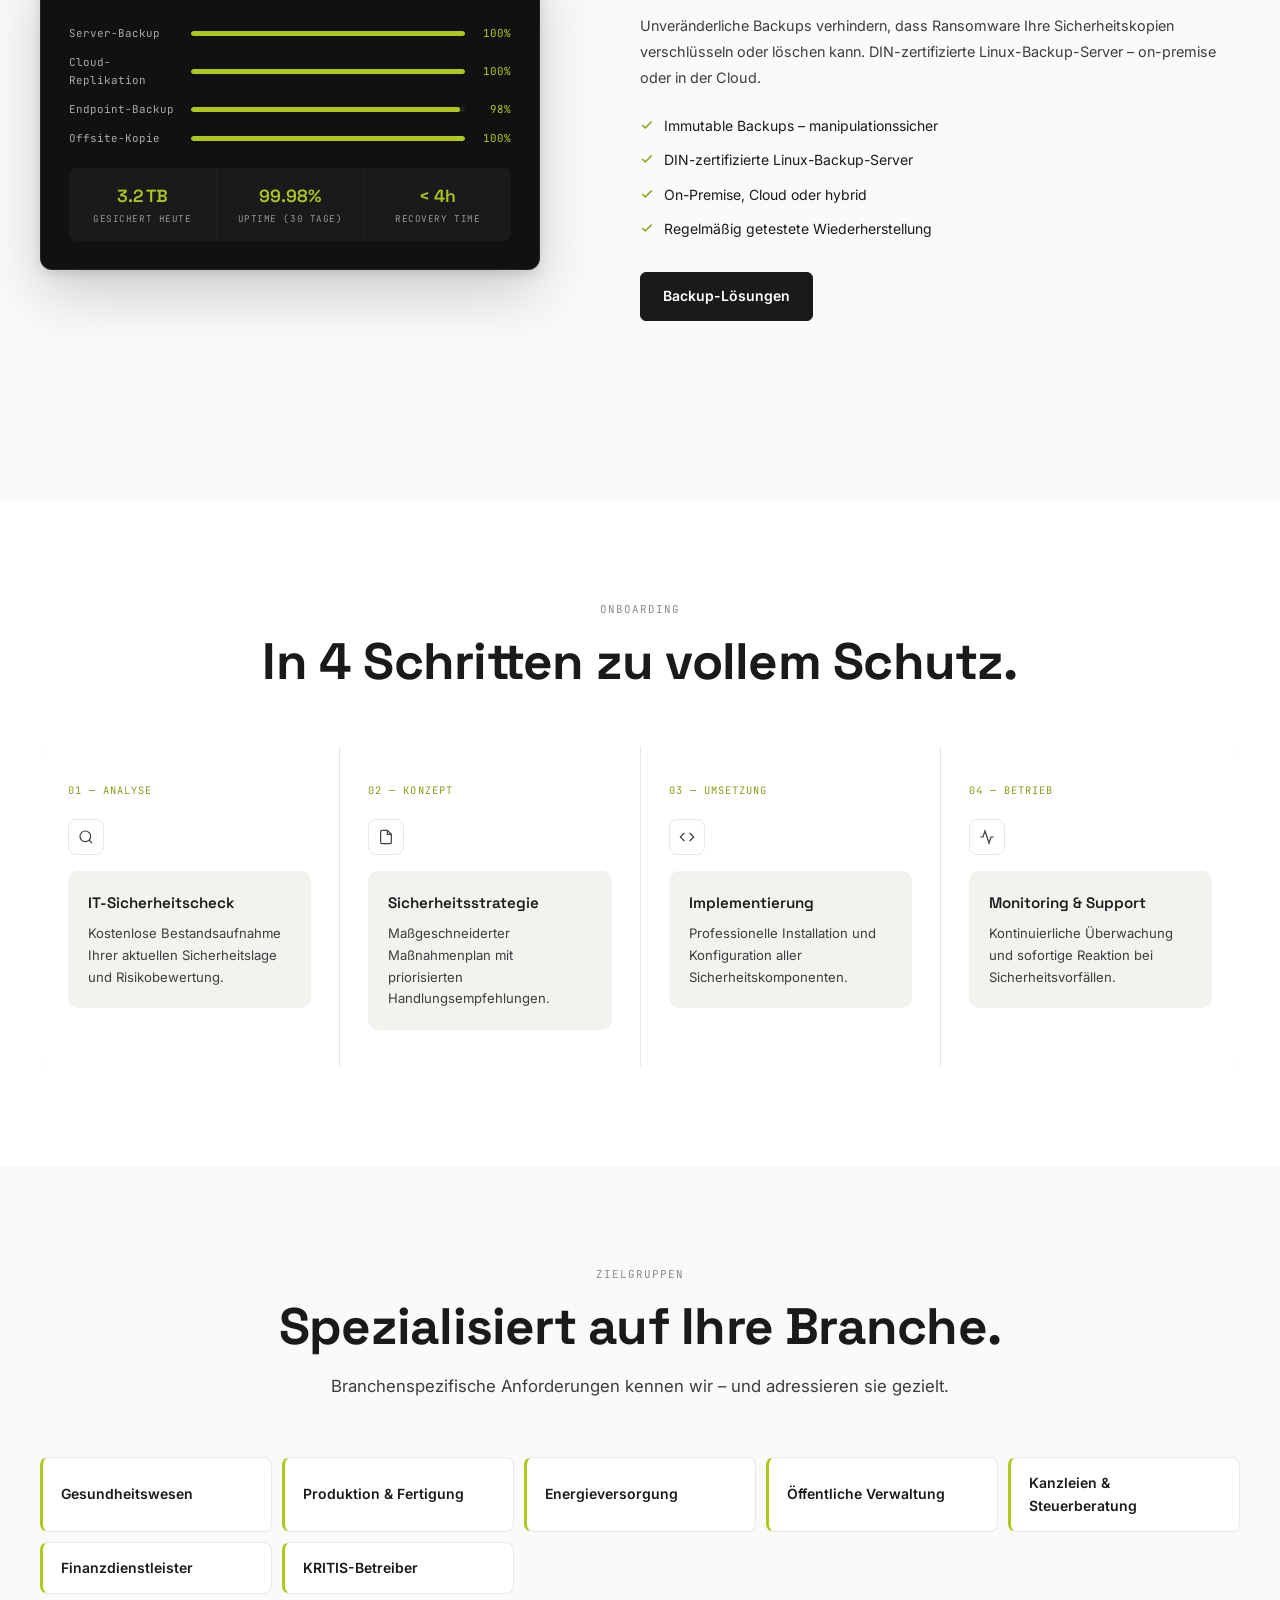
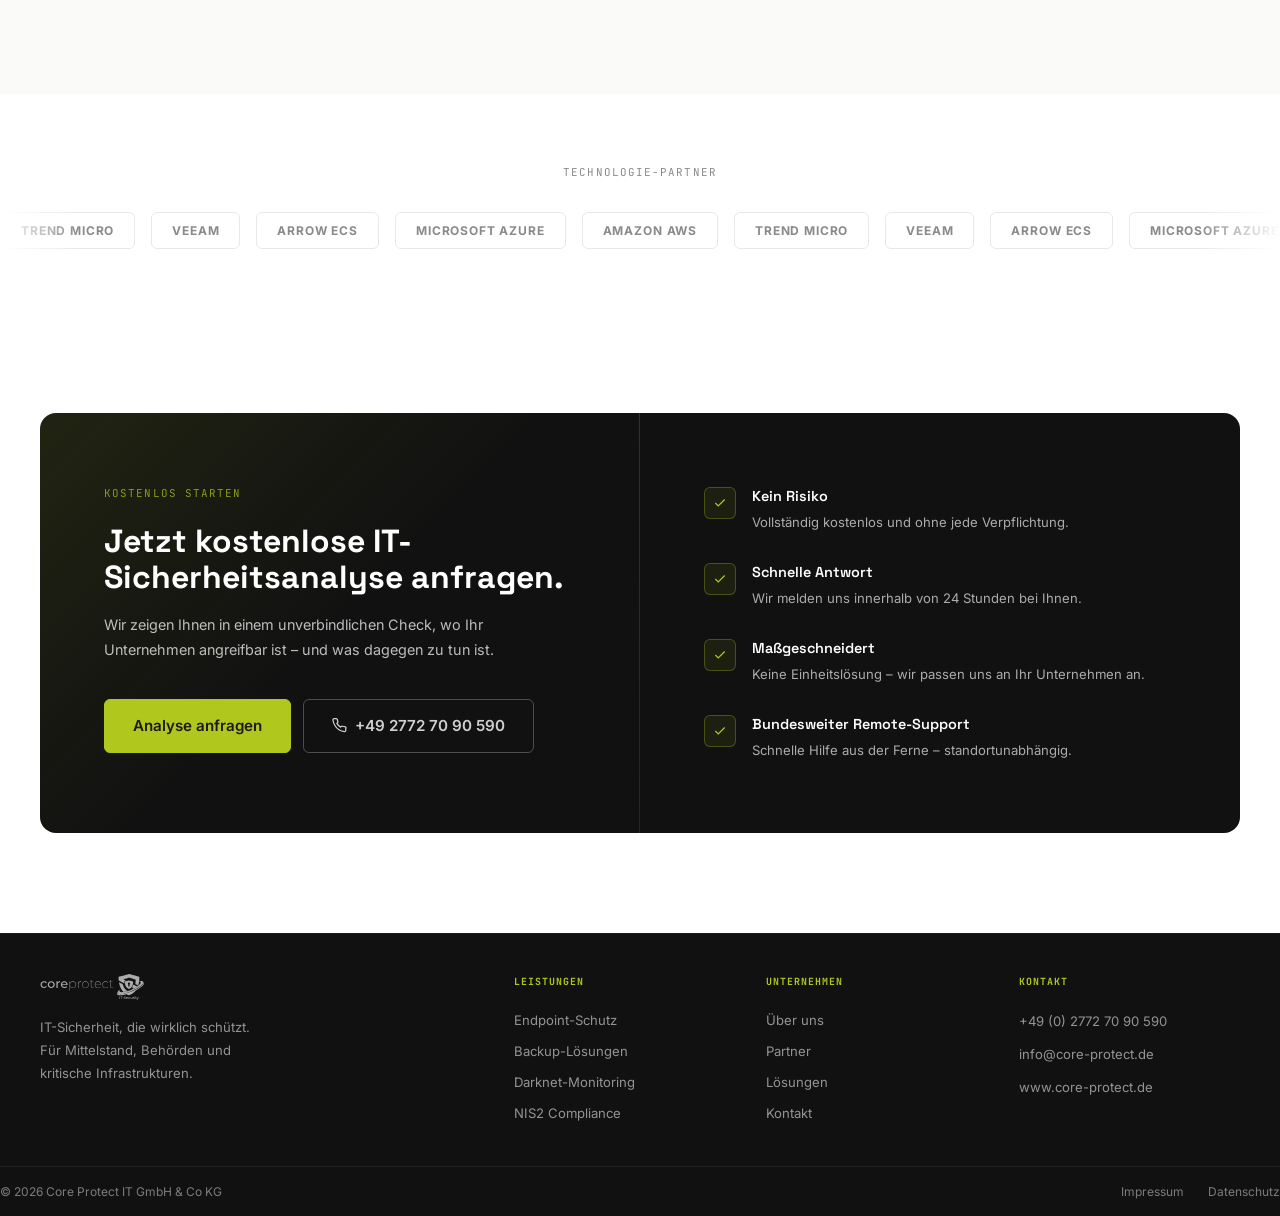
==== commit 2b39e673: "feat: replace YT iframe with native video element Downloads 7-second clip (0:01-0:08), trims and enc" ====
--- a/index.html
+++ b/index.html
@@ -43,13 +43,11 @@
   <!-- HERO -->
   <section class="hero">
     <div class="hero__vid-wrap">
-      <iframe id="yt-bg"
-        src="https://www.youtube.com/embed/xhulhRiYiQw?autoplay=1&mute=1&controls=0&loop=1&playlist=xhulhRiYiQw&start=1&end=8&playsinline=1&rel=0&disablekb=1&fs=0&iv_load_policy=3&modestbranding=1&enablejsapi=1"
-        allow="autoplay; encrypted-media"
-        allowfullscreen frameborder="0"
-      ></iframe>
-    </div>
-    <div class="hero__vid-block"></div>
+      <video autoplay muted loop playsinline>
+        <source src="videos/hero.webm" type="video/webm" />
+        <source src="videos/hero.mp4" type="video/mp4" />
+      </video>
+    </div>
     <div class="hero__overlay"></div>
     <div class="hero__top">
       <div class="hero__headline-wrap">
--- a/css/style.css
+++ b/css/style.css
@@ -228,35 +228,27 @@
   justify-content: flex-end; padding: 0;
   position: relative; overflow: hidden;
   background: var(--d);
-}
-
-/* Video background — top:-120px clips YT title bar via overflow:hidden on .hero */
+  isolation: isolate;
+}
+
+/* Video background */
 .hero__vid-wrap {
-  position: absolute;
-  top: -120px; left: 0; right: 0; bottom: 0;
+  position: absolute; inset: 0;
   overflow: hidden; z-index: 0; pointer-events: none;
 }
-#yt-bg {
+.hero__vid-wrap video {
   position: absolute;
   top: 50%; left: 50%;
   transform: translate(-50%, -50%);
-  width: 177.78vh;
-  height: 100vh;
-  min-width: 100%;
-  min-height: 56.25vw;
-  border: none;
-  pointer-events: none;
-}
-/* Explicit block div in HTML catches mouse events — YT controls never appear */
-.hero__vid-block {
-  position: absolute; inset: 0; z-index: 1;
+  min-width: 100%; min-height: 100%;
+  width: auto; height: auto;
+  object-fit: cover;
 }
 /* Dark overlay */
 .hero__overlay {
   position: absolute; inset: 0;
-  background: rgba(5, 8, 15, 0.76);
-  z-index: 2; pointer-events: none;
-  transform: translateZ(0);
+  background: rgba(5, 8, 15, 0.72);
+  z-index: 1; pointer-events: none;
 }
 
 /* subtle dot grid — above overlay */
@@ -265,11 +257,11 @@
   background-image: radial-gradient(circle, rgba(255,255,255,0.1) 1px, transparent 1px);
   background-size: 32px 32px;
   mask-image: radial-gradient(ellipse 60% 70% at 70% 30%, black 0%, transparent 80%);
-  opacity: 0.5; z-index: 3;
+  opacity: 0.5; z-index: 2;
 }
 
 /* Hero content layers above overlay */
-.hero__top, .hero__rule, .hero__bottom { position: relative; z-index: 4; }
+.hero__top, .hero__rule, .hero__bottom { position: relative; z-index: 3; }
 
 /* Text overrides for dark video hero */
 .hero .display { color: #fff; }
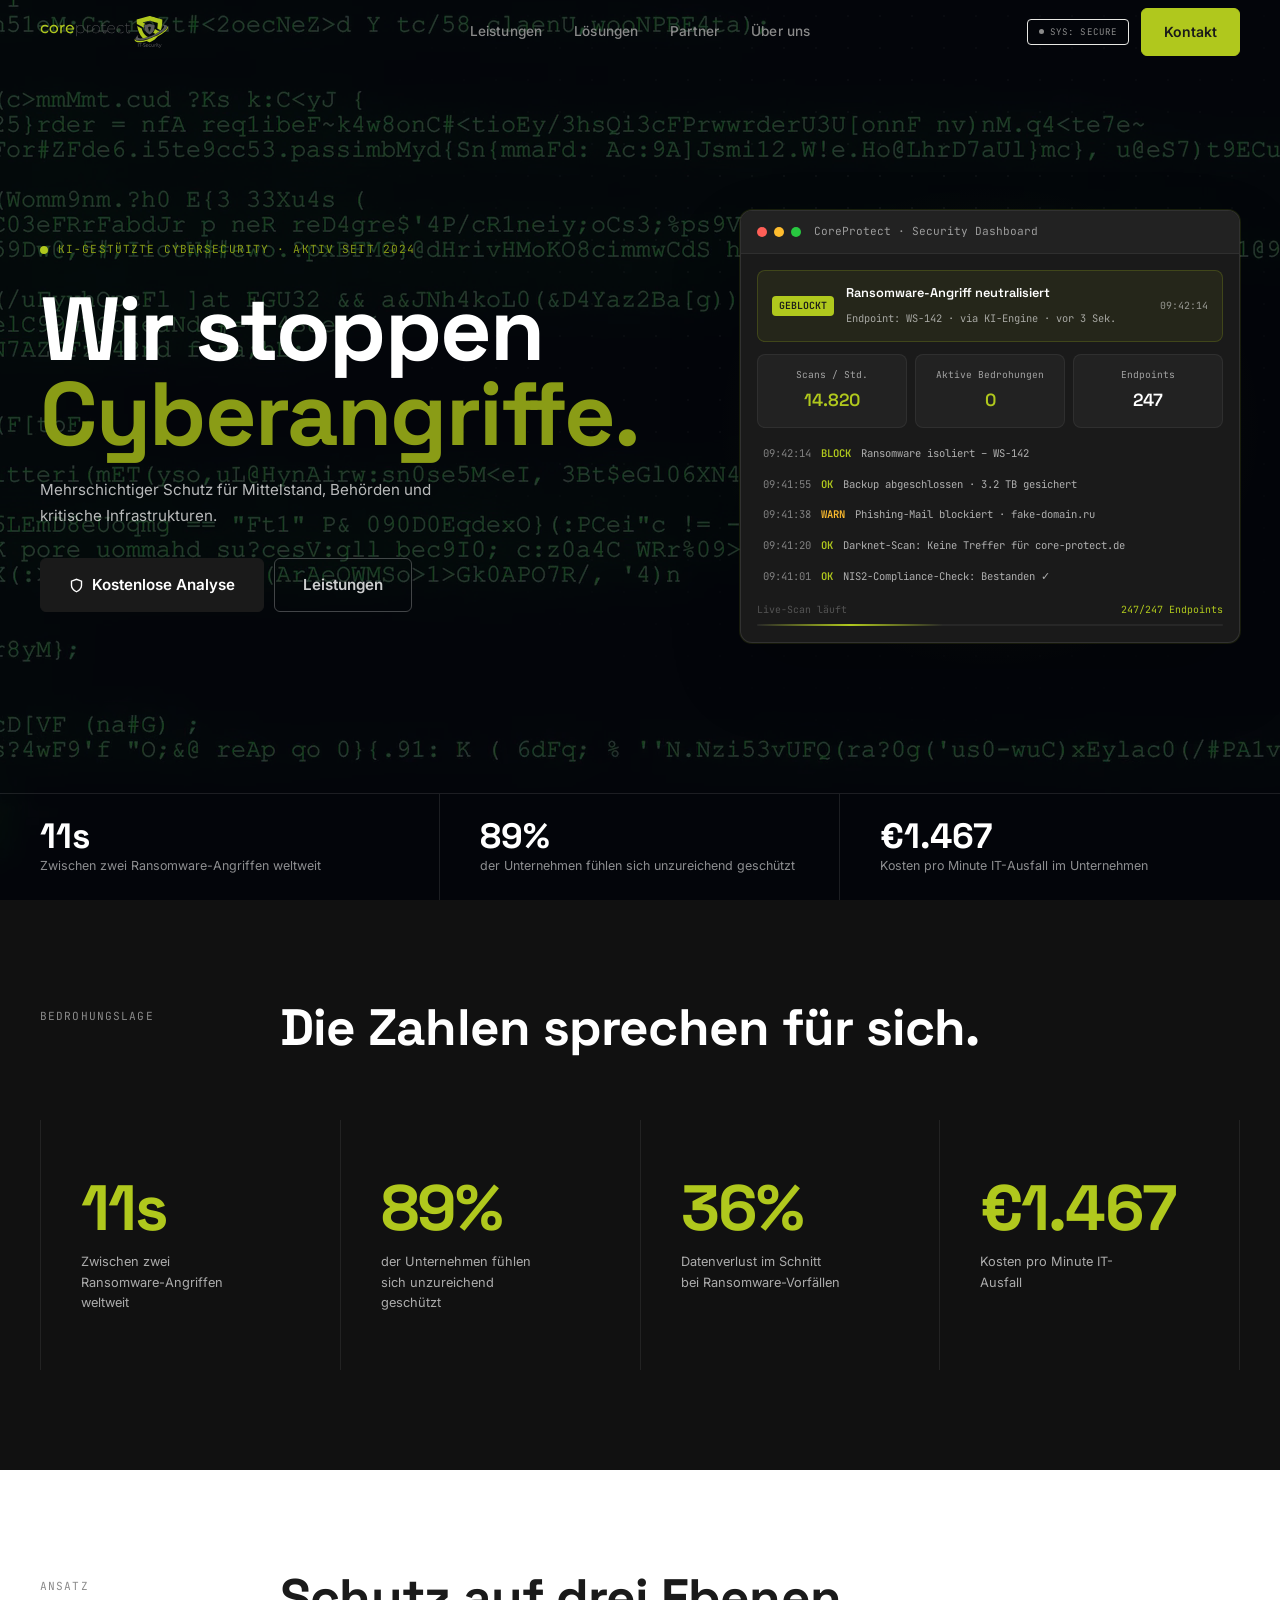
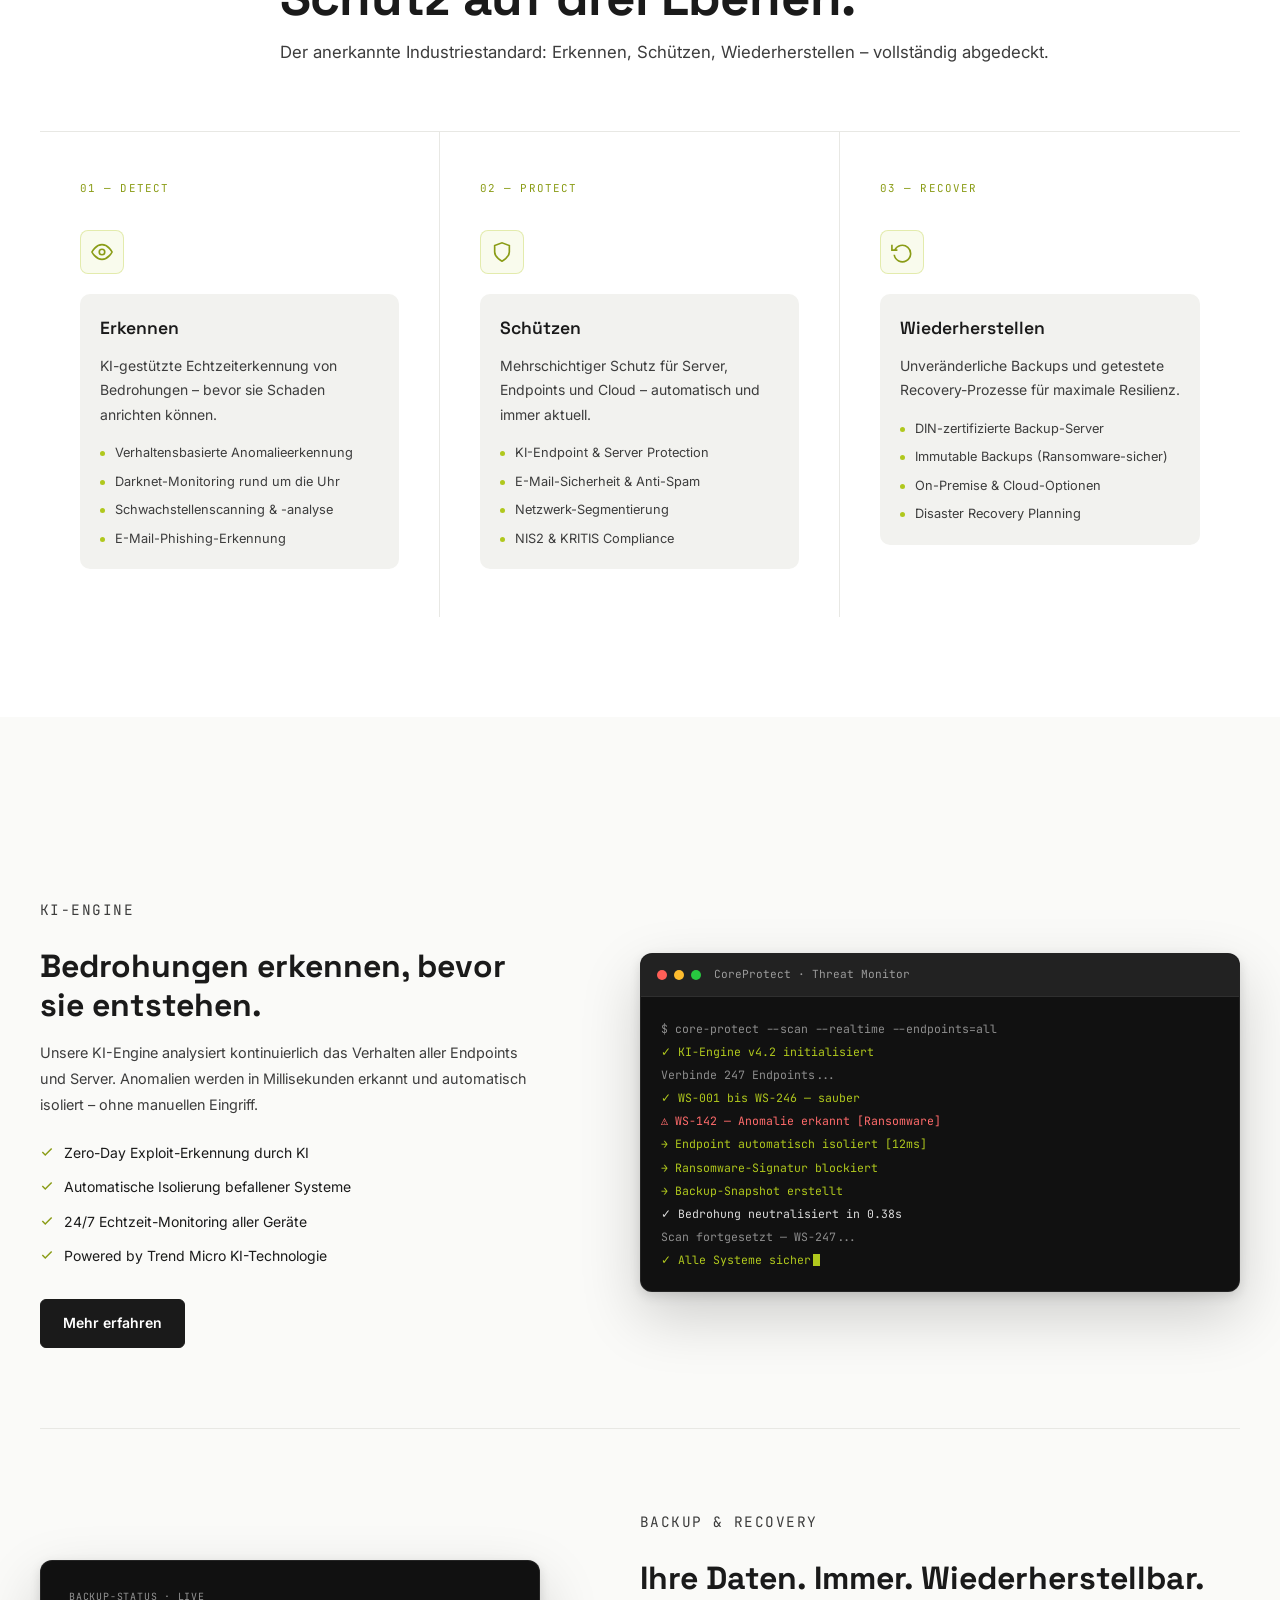
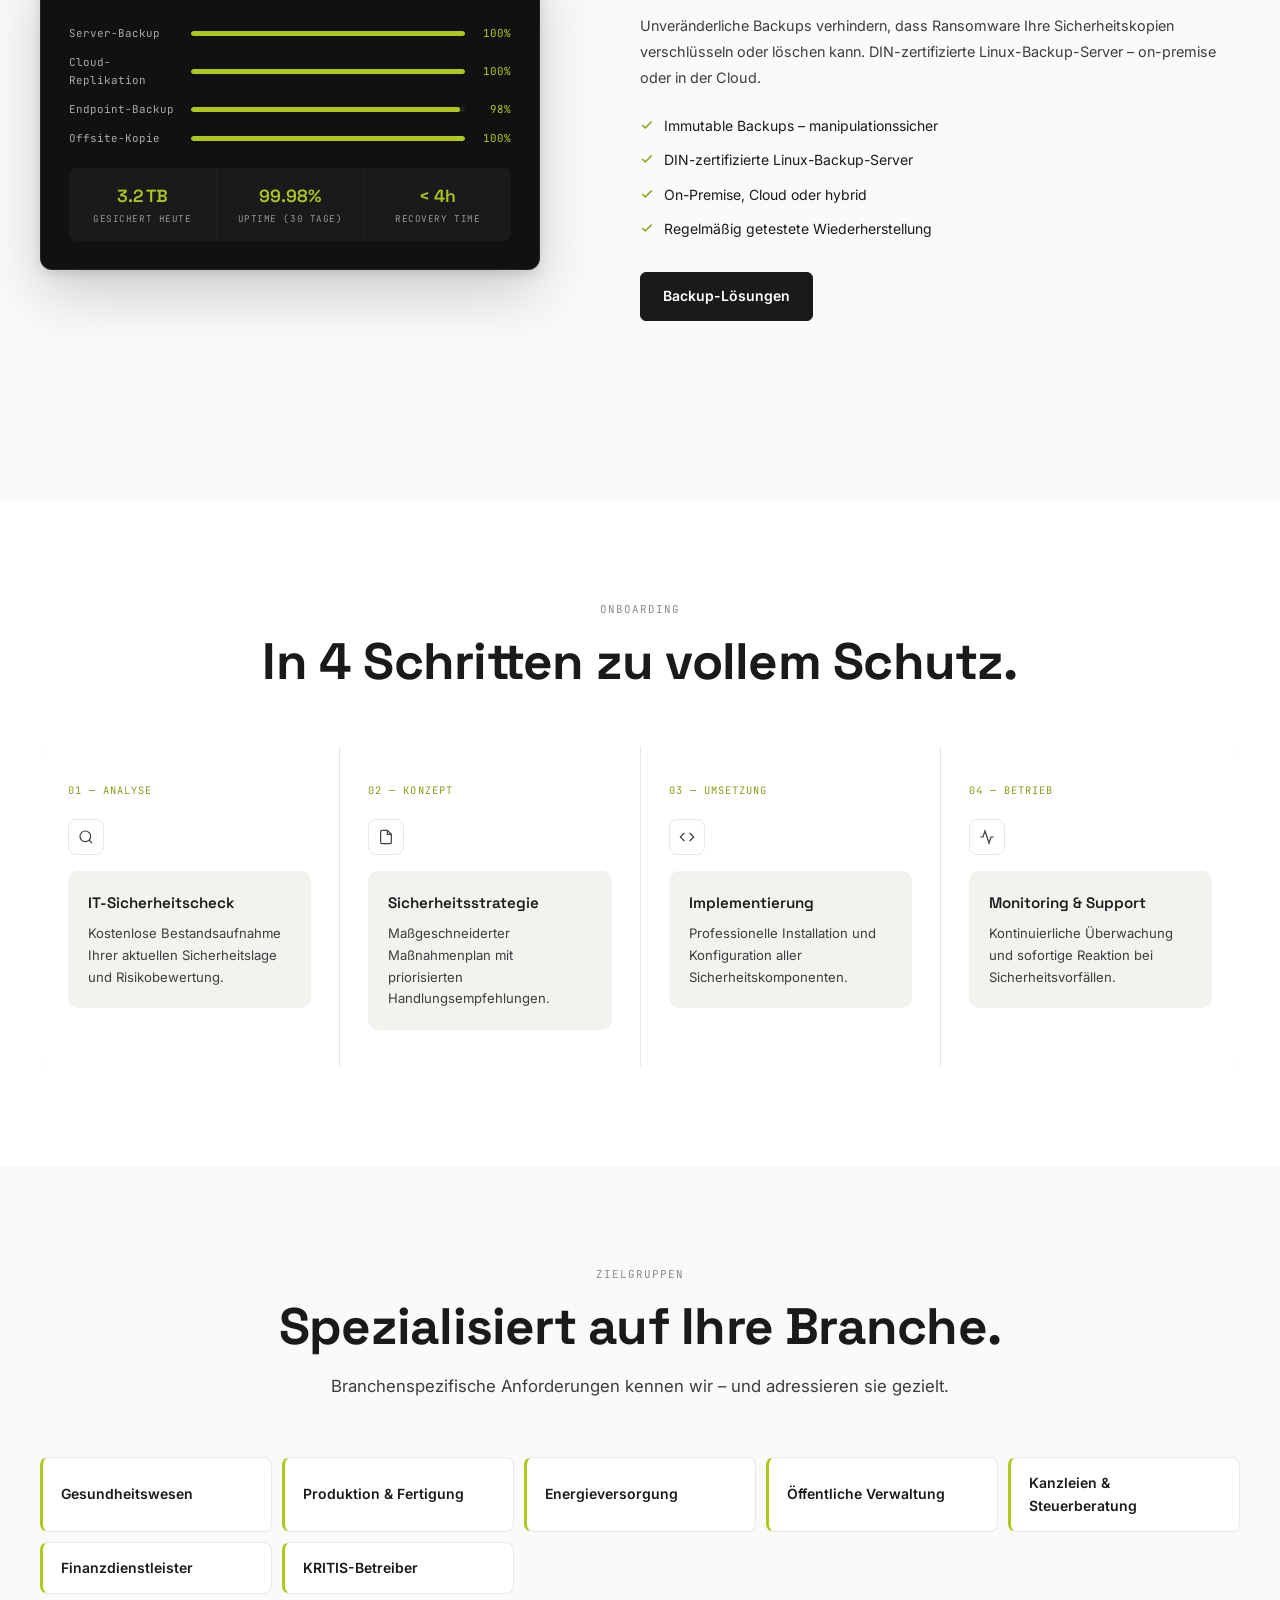
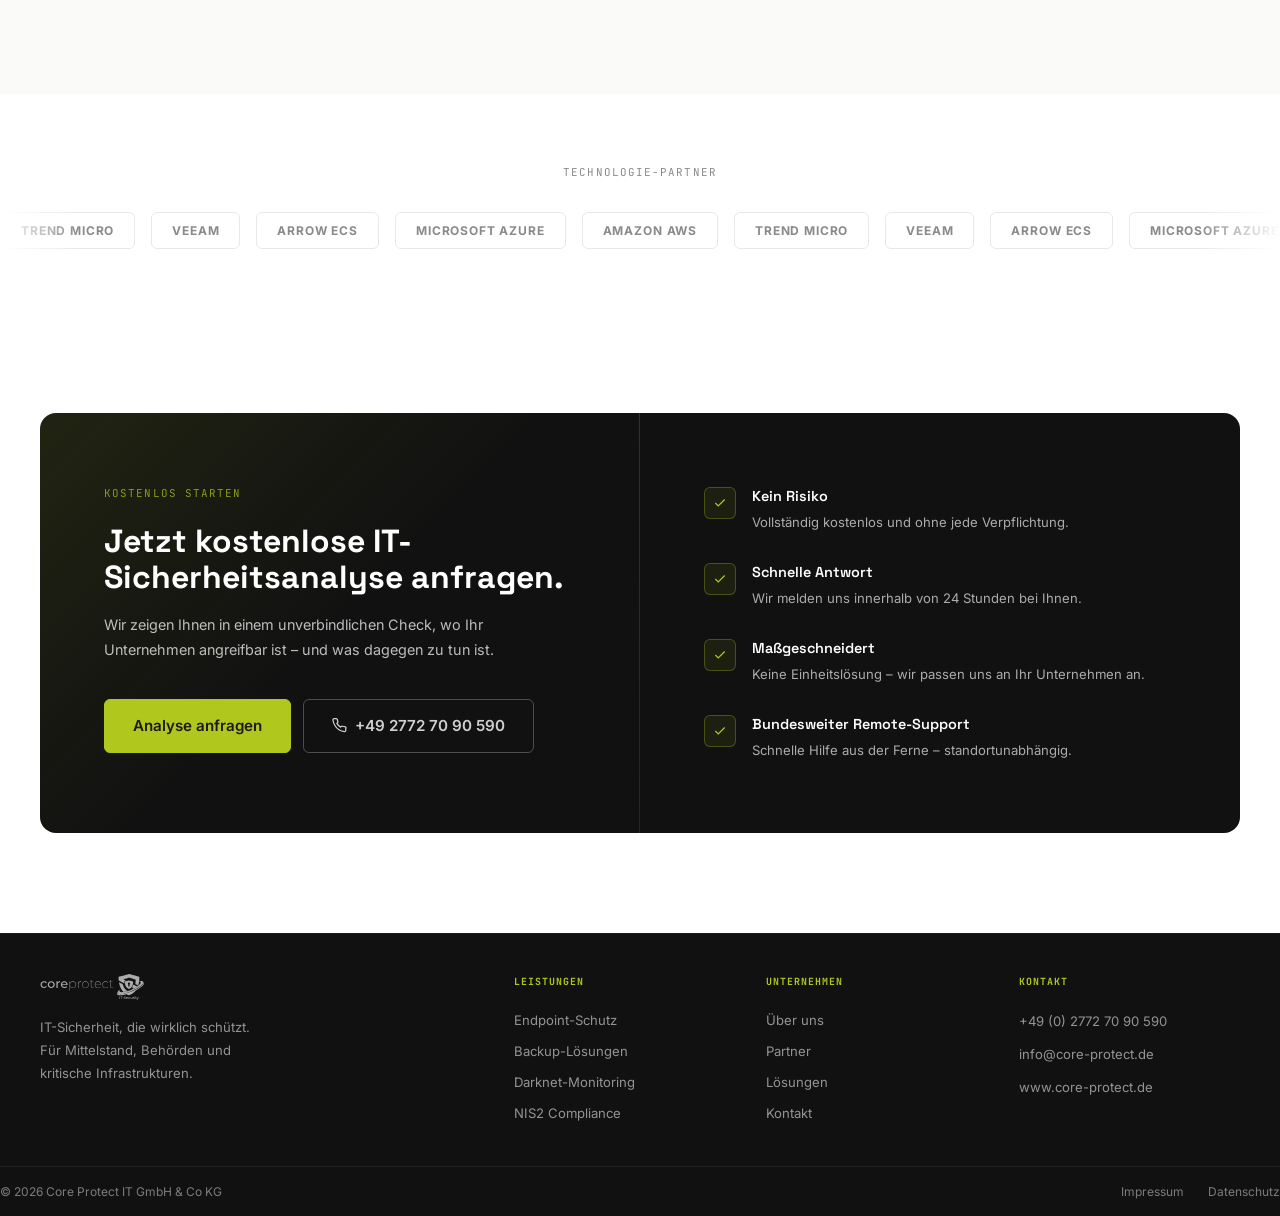
==== commit bf48635a: "content: shorten hero description to one sentence Co-Authored-By: Claude Sonnet 4.6 <noreply@anthrop" ====
--- a/index.html
+++ b/index.html
@@ -59,7 +59,7 @@
             <span class="hero__kicker-text">KI-gestützte Cybersecurity · Aktiv seit 2024</span>
           </div>
           <h1 class="display">Wir stoppen<br><span class="accent">Cyber&shy;angriffe.</span></h1>
-          <p class="hero__desc">Mehrschichtiger Schutz für Ihr Unternehmen – von der KI-Erkennung über unveränderliche Backups bis zur NIS2-Compliance. Für Mittelstand, Behörden und kritische Infrastrukturen.</p>
+          <p class="hero__desc">Mehrschichtiger Schutz für Mittelstand, Behörden und kritische Infrastrukturen.</p>
           <div class="hero__cta">
             <a href="kontakt.html" class="btn btn-black btn-lg">
               <svg viewBox="0 0 24 24" fill="none" stroke="currentColor" stroke-width="2.2"><path d="M12 22s8-4 8-10V5l-8-3-8 3v7c0 6 8 10 8 10z"/></svg>
--- a/css/style.css
+++ b/css/style.css
@@ -735,7 +735,6 @@
   .wrap, .wrap--sm, .wrap--lg { padding: 0 20px; }
   .hero__top { padding: 90px 20px 40px; }
   .hero__visual { display: none; }
-  .hero__vid-wrap { display: none; }
   .hero__bottom { grid-template-columns: 1fr; padding: 0 20px; }
   .hero__stat-cell { border-right: none; border-bottom: 1px solid var(--rule); padding: 20px 0; }
   .hero__stat-cell:first-child { padding-left: 0; }
